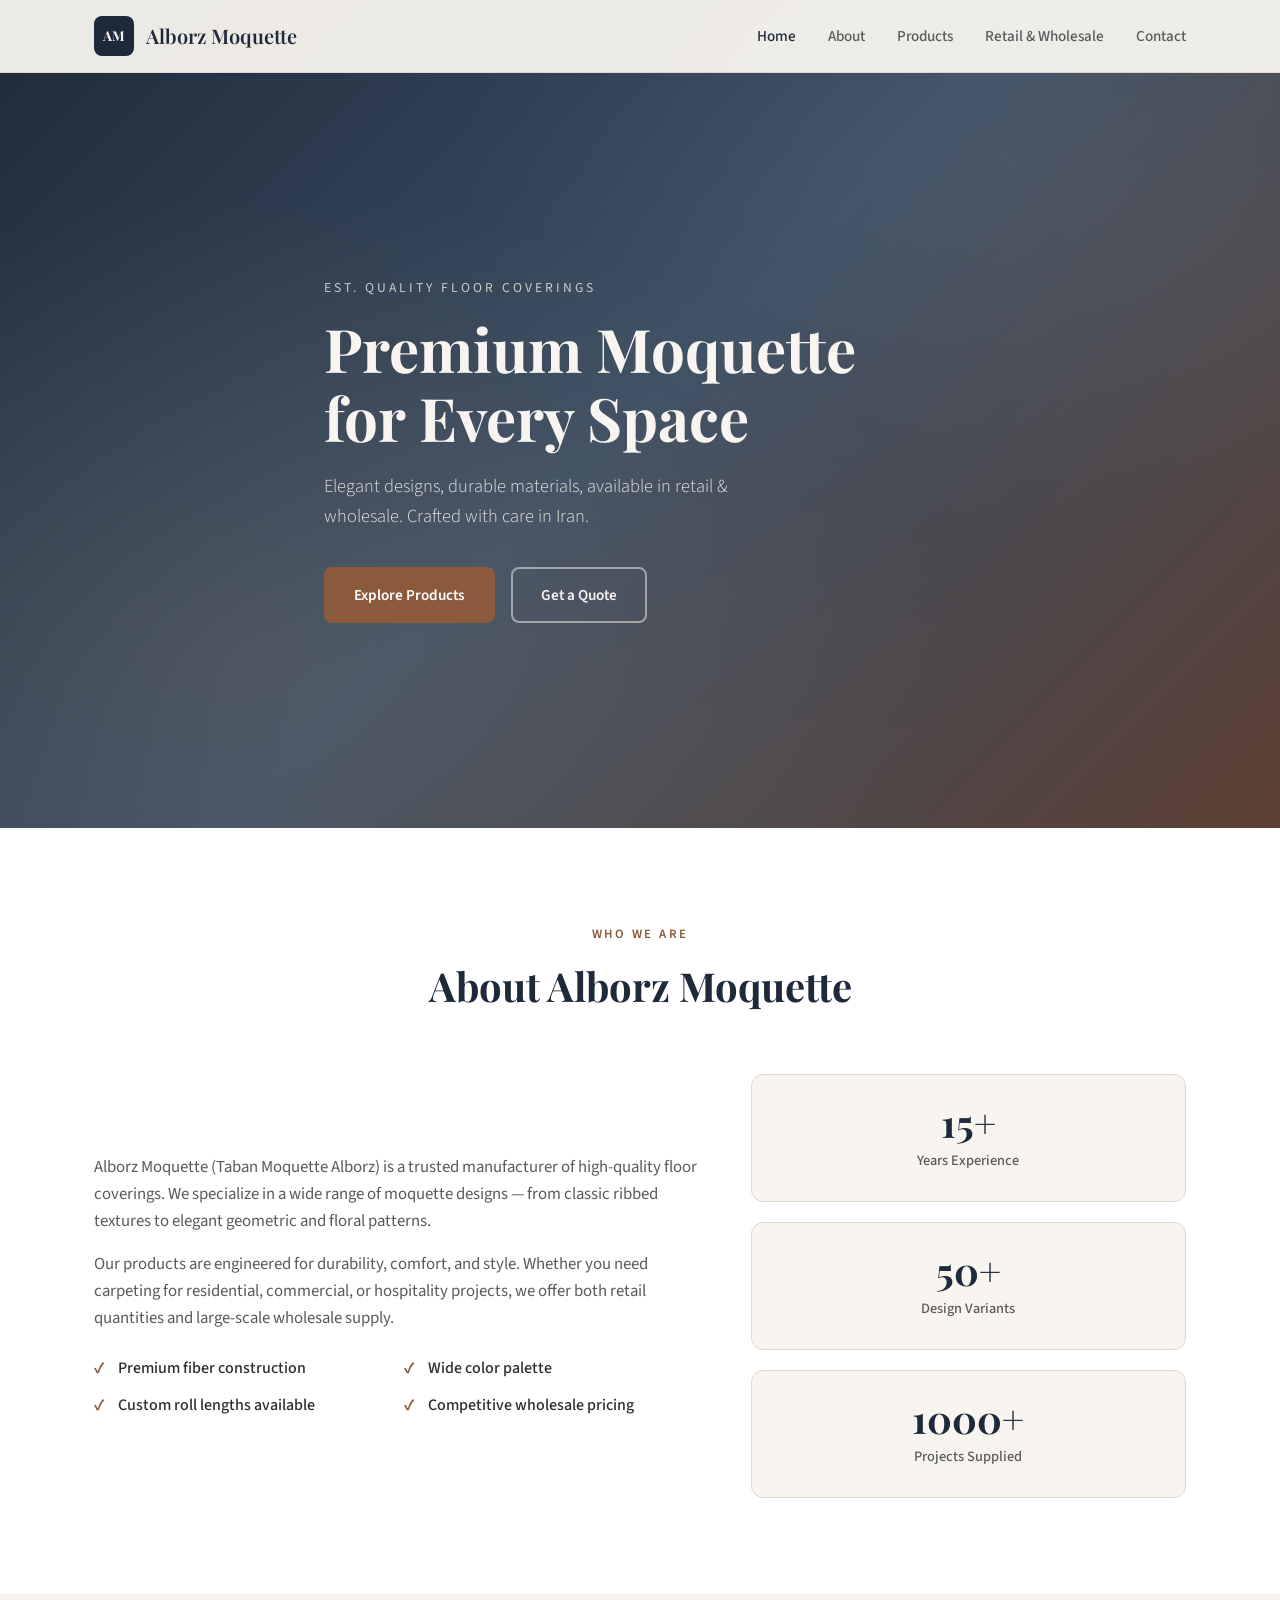
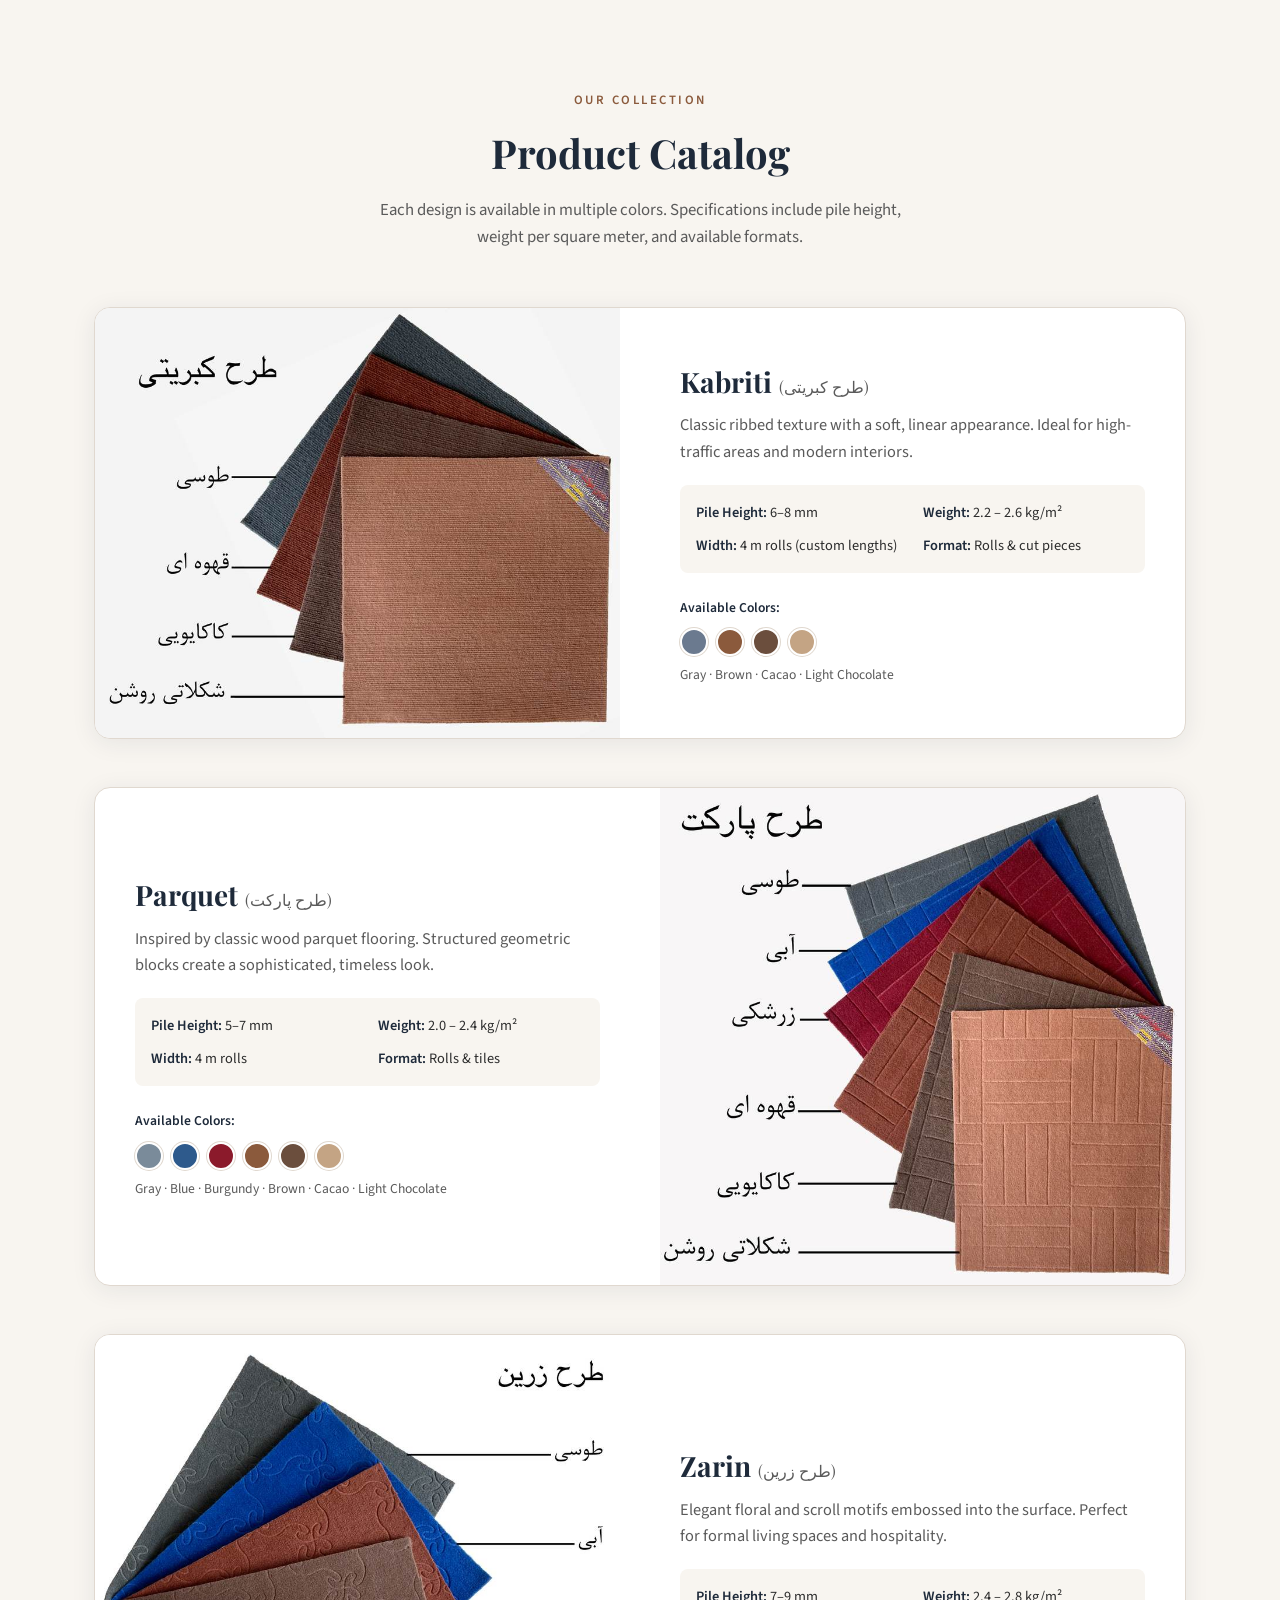
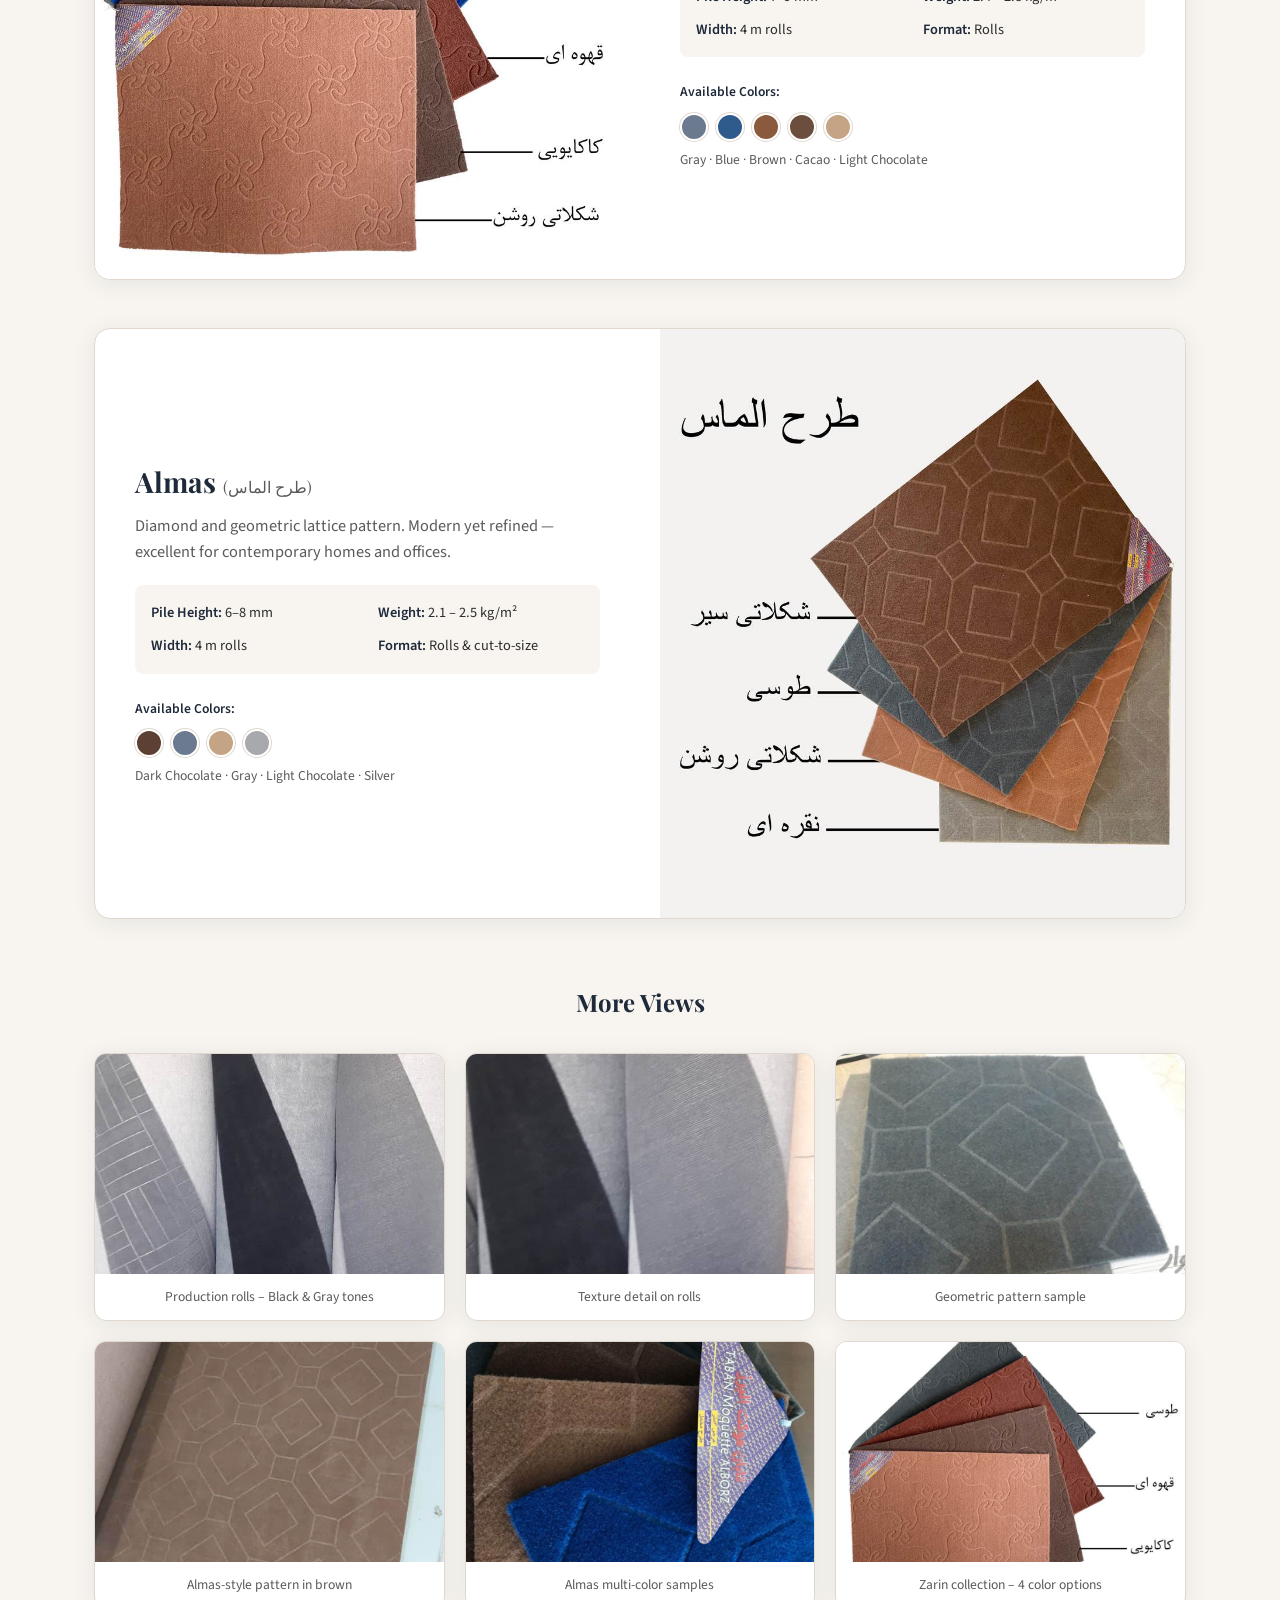
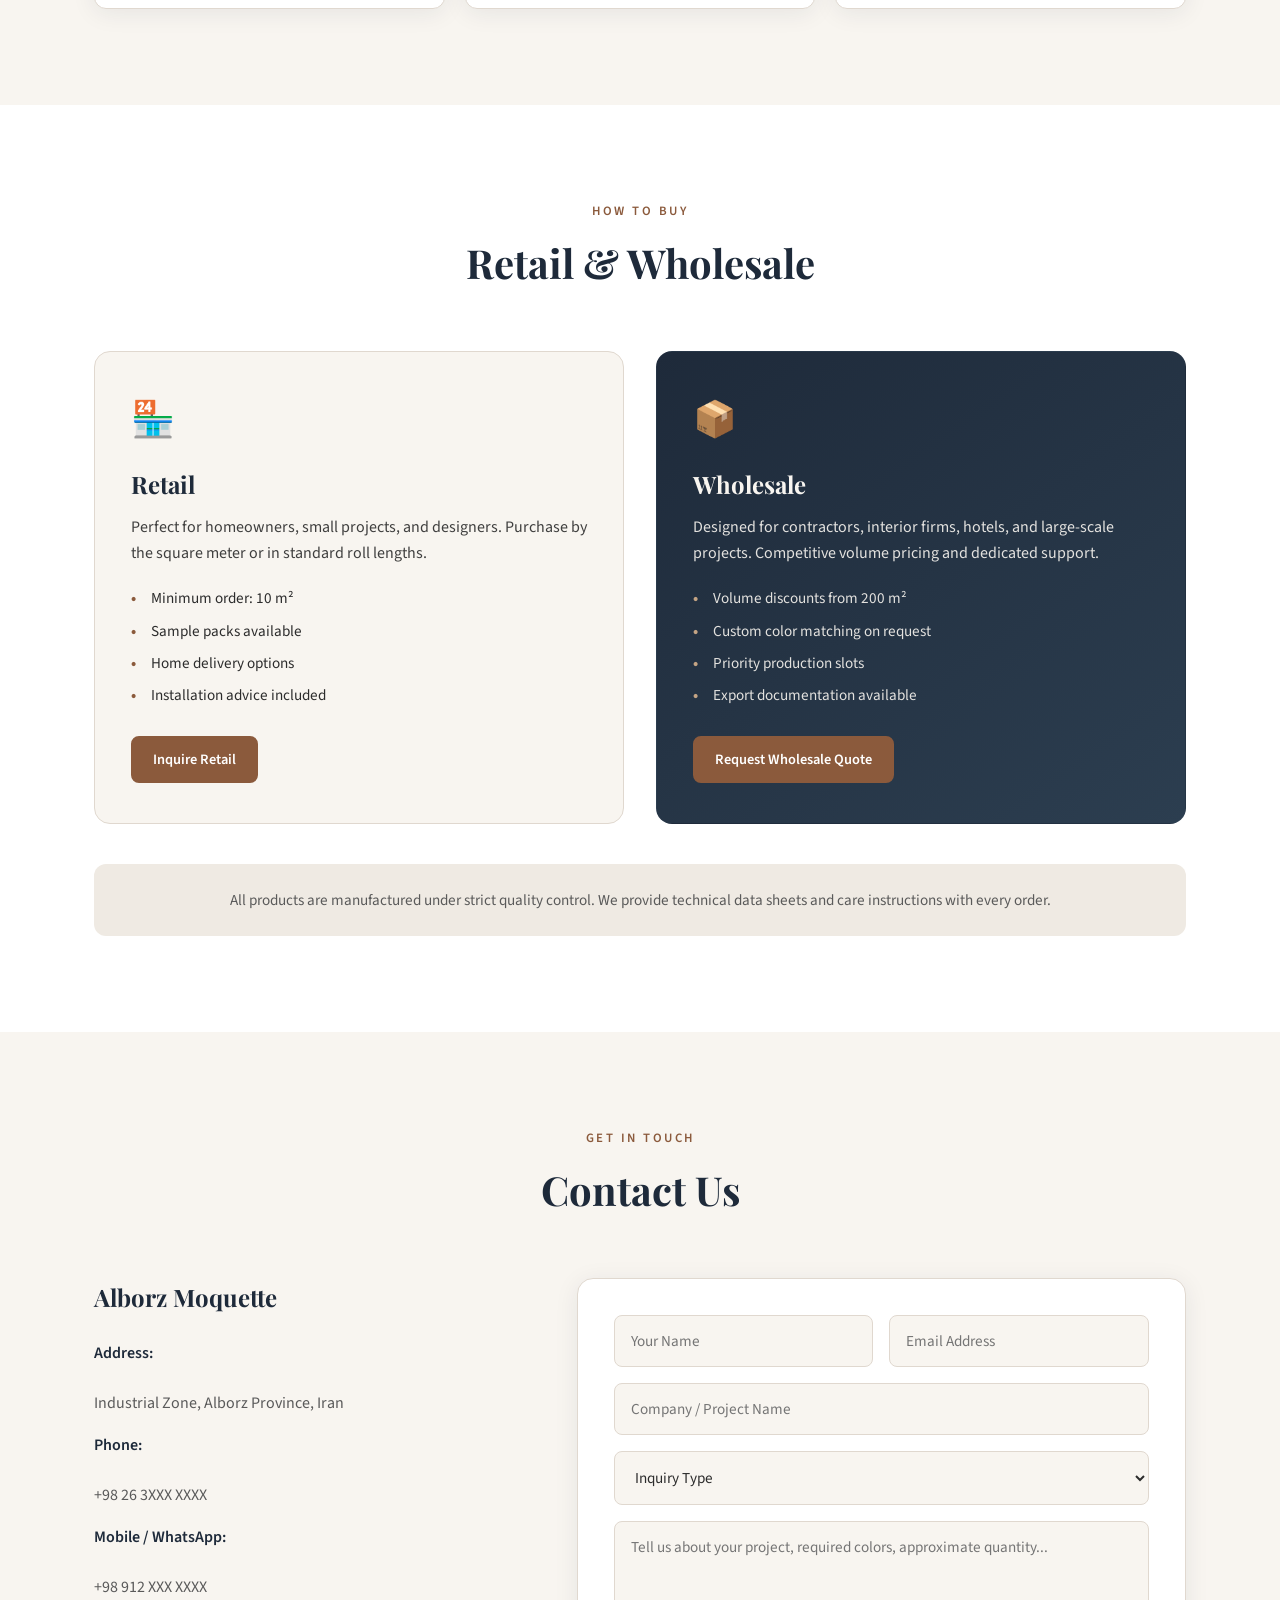
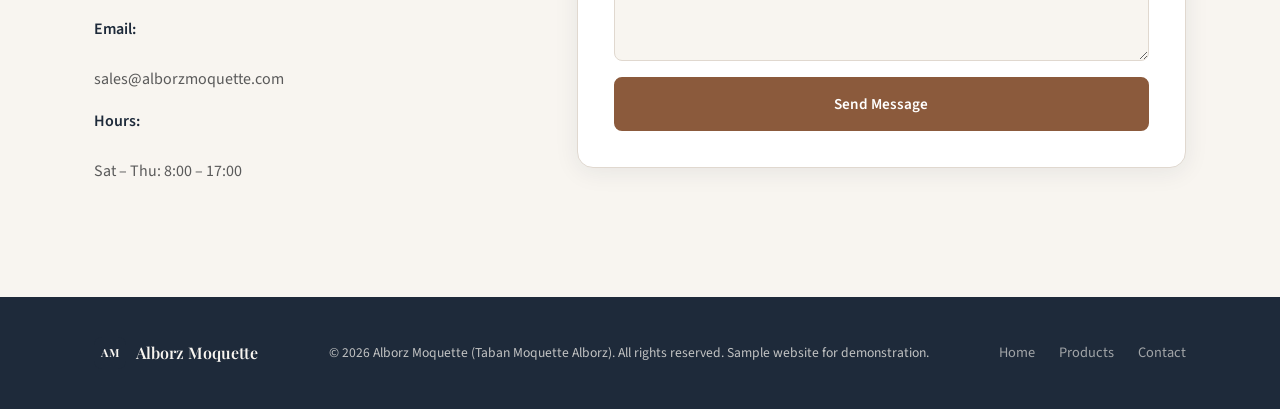
==== docs/index.html @ a323d5ac "Add Alborz Moquette static website" ====
<!DOCTYPE html>
<html lang="en">
<head>
  <meta charset="UTF-8">
  <meta name="viewport" content="width=device-width, initial-scale=1.0">
  <title>Alborz Moquette | Premium Floor Coverings</title>
  <link rel="preconnect" href="https://fonts.googleapis.com">
  <link rel="preconnect" href="https://fonts.gstatic.com" crossorigin>
  <link href="https://fonts.googleapis.com/css2?family=Playfair+Display:wght@400;600;700&family=Source+Sans+3:wght@300;400;500;600&display=swap" rel="stylesheet">
  <link rel="stylesheet" href="styles.css">
</head>
<body>
  <!-- Header -->
  <header class="header">
    <div class="container header-inner">
      <a href="#home" class="logo">
        <span class="logo-mark">AM</span>
        <span class="logo-text">Alborz Moquette</span>
      </a>
      <nav class="nav" id="nav">
        <a href="#home">Home</a>
        <a href="#about">About</a>
        <a href="#products">Products</a>
        <a href="#sales">Retail & Wholesale</a>
        <a href="#contact">Contact</a>
      </nav>
      <button class="menu-toggle" id="menuToggle" aria-label="Toggle menu">
        <span></span><span></span><span></span>
      </button>
    </div>
  </header>

  <!-- Hero -->
  <section class="hero" id="home">
    <div class="hero-overlay"></div>
    <div class="container hero-content">
      <p class="hero-eyebrow">Est. Quality Floor Coverings</p>
      <h1>Premium Moquette<br>for Every Space</h1>
      <p class="hero-sub">Elegant designs, durable materials, available in retail & wholesale. Crafted with care in Iran.</p>
      <div class="hero-cta">
        <a href="#products" class="btn btn-primary">Explore Products</a>
        <a href="#contact" class="btn btn-outline">Get a Quote</a>
      </div>
    </div>
  </section>

  <!-- About -->
  <section class="section about" id="about">
    <div class="container">
      <div class="section-header">
        <p class="eyebrow">Who We Are</p>
        <h2>About Alborz Moquette</h2>
      </div>
      <div class="about-grid">
        <div class="about-text">
          <p>Alborz Moquette (Taban Moquette Alborz) is a trusted manufacturer of high-quality floor coverings. We specialize in a wide range of moquette designs — from classic ribbed textures to elegant geometric and floral patterns.</p>
          <p>Our products are engineered for durability, comfort, and style. Whether you need carpeting for residential, commercial, or hospitality projects, we offer both retail quantities and large-scale wholesale supply.</p>
          <ul class="about-features">
            <li>Premium fiber construction</li>
            <li>Wide color palette</li>
            <li>Custom roll lengths available</li>
            <li>Competitive wholesale pricing</li>
          </ul>
        </div>
        <div class="about-stats">
          <div class="stat">
            <span class="stat-num">15+</span>
            <span class="stat-label">Years Experience</span>
          </div>
          <div class="stat">
            <span class="stat-num">50+</span>
            <span class="stat-label">Design Variants</span>
          </div>
          <div class="stat">
            <span class="stat-num">1000+</span>
            <span class="stat-label">Projects Supplied</span>
          </div>
        </div>
      </div>
    </div>
  </section>

  <!-- Products -->
  <section class="section products" id="products">
    <div class="container">
      <div class="section-header">
        <p class="eyebrow">Our Collection</p>
        <h2>Product Catalog</h2>
        <p class="section-desc">Each design is available in multiple colors. Specifications include pile height, weight per square meter, and available formats.</p>
      </div>

      <!-- Product 1: Kabriti -->
      <article class="product-card">
        <div class="product-images">
          <img src="images/kabriti.jpg" alt="Kabriti design moquette samples" loading="lazy">
        </div>
        <div class="product-info">
          <h3>Kabriti <span class="persian">(طرح کبریتی)</span></h3>
          <p class="product-desc">Classic ribbed texture with a soft, linear appearance. Ideal for high-traffic areas and modern interiors.</p>
          <div class="specs">
            <div class="spec"><strong>Pile Height:</strong> 6–8 mm</div>
            <div class="spec"><strong>Weight:</strong> 2.2 – 2.6 kg/m²</div>
            <div class="spec"><strong>Width:</strong> 4 m rolls (custom lengths)</div>
            <div class="spec"><strong>Format:</strong> Rolls & cut pieces</div>
          </div>
          <div class="colors">
            <p class="colors-title">Available Colors:</p>
            <div class="color-swatches">
              <span class="swatch" style="background:#6B7A8F" title="Gray (طوسی)"></span>
              <span class="swatch" style="background:#8B5A3C" title="Brown (قهوه‌ای)"></span>
              <span class="swatch" style="background:#6B4E3D" title="Cacao (کاکایویی)"></span>
              <span class="swatch" style="background:#C4A484" title="Light Chocolate (شکلاتی روشن)"></span>
            </div>
            <p class="color-names">Gray · Brown · Cacao · Light Chocolate</p>
          </div>
        </div>
      </article>

      <!-- Product 2: Parquet -->
      <article class="product-card reverse">
        <div class="product-images">
          <img src="images/parquet.jpg" alt="Parquet design moquette samples" loading="lazy">
        </div>
        <div class="product-info">
          <h3>Parquet <span class="persian">(طرح پارکت)</span></h3>
          <p class="product-desc">Inspired by classic wood parquet flooring. Structured geometric blocks create a sophisticated, timeless look.</p>
          <div class="specs">
            <div class="spec"><strong>Pile Height:</strong> 5–7 mm</div>
            <div class="spec"><strong>Weight:</strong> 2.0 – 2.4 kg/m²</div>
            <div class="spec"><strong>Width:</strong> 4 m rolls</div>
            <div class="spec"><strong>Format:</strong> Rolls & tiles</div>
          </div>
          <div class="colors">
            <p class="colors-title">Available Colors:</p>
            <div class="color-swatches">
              <span class="swatch" style="background:#7A8B9A" title="Gray"></span>
              <span class="swatch" style="background:#2E5A8C" title="Blue"></span>
              <span class="swatch" style="background:#8B1A2B" title="Burgundy"></span>
              <span class="swatch" style="background:#8B5A3C" title="Brown"></span>
              <span class="swatch" style="background:#6B4E3D" title="Cacao"></span>
              <span class="swatch" style="background:#C4A484" title="Light Chocolate"></span>
            </div>
            <p class="color-names">Gray · Blue · Burgundy · Brown · Cacao · Light Chocolate</p>
          </div>
        </div>
      </article>

      <!-- Product 3: Zarin -->
      <article class="product-card">
        <div class="product-images">
          <img src="images/zarin-5.jpg" alt="Zarin design moquette samples" loading="lazy">
        </div>
        <div class="product-info">
          <h3>Zarin <span class="persian">(طرح زرین)</span></h3>
          <p class="product-desc">Elegant floral and scroll motifs embossed into the surface. Perfect for formal living spaces and hospitality.</p>
          <div class="specs">
            <div class="spec"><strong>Pile Height:</strong> 7–9 mm</div>
            <div class="spec"><strong>Weight:</strong> 2.4 – 2.8 kg/m²</div>
            <div class="spec"><strong>Width:</strong> 4 m rolls</div>
            <div class="spec"><strong>Format:</strong> Rolls</div>
          </div>
          <div class="colors">
            <p class="colors-title">Available Colors:</p>
            <div class="color-swatches">
              <span class="swatch" style="background:#6B7A8F" title="Gray"></span>
              <span class="swatch" style="background:#2E5A8C" title="Blue"></span>
              <span class="swatch" style="background:#8B5A3C" title="Brown"></span>
              <span class="swatch" style="background:#6B4E3D" title="Cacao"></span>
              <span class="swatch" style="background:#C4A484" title="Light Chocolate"></span>
            </div>
            <p class="color-names">Gray · Blue · Brown · Cacao · Light Chocolate</p>
          </div>
        </div>
      </article>

      <!-- Product 4: Almas -->
      <article class="product-card reverse">
        <div class="product-images">
          <img src="images/almas.jpg" alt="Almas diamond design moquette" loading="lazy">
        </div>
        <div class="product-info">
          <h3>Almas <span class="persian">(طرح الماس)</span></h3>
          <p class="product-desc">Diamond and geometric lattice pattern. Modern yet refined — excellent for contemporary homes and offices.</p>
          <div class="specs">
            <div class="spec"><strong>Pile Height:</strong> 6–8 mm</div>
            <div class="spec"><strong>Weight:</strong> 2.1 – 2.5 kg/m²</div>
            <div class="spec"><strong>Width:</strong> 4 m rolls</div>
            <div class="spec"><strong>Format:</strong> Rolls & cut-to-size</div>
          </div>
          <div class="colors">
            <p class="colors-title">Available Colors:</p>
            <div class="color-swatches">
              <span class="swatch" style="background:#5C4033" title="Dark Chocolate"></span>
              <span class="swatch" style="background:#6B7A8F" title="Gray"></span>
              <span class="swatch" style="background:#C4A484" title="Light Chocolate"></span>
              <span class="swatch" style="background:#A8A9AD" title="Silver"></span>
            </div>
            <p class="color-names">Dark Chocolate · Gray · Light Chocolate · Silver</p>
          </div>
        </div>
      </article>

      <!-- Gallery of additional images -->
      <div class="gallery">
        <h3 class="gallery-title">More Views</h3>
        <div class="gallery-grid">
          <figure>
            <img src="images/rolls-black-gray.jpg" alt="Moquette rolls in black and gray" loading="lazy">
            <figcaption>Production rolls – Black & Gray tones</figcaption>
          </figure>
          <figure>
            <img src="images/rolls-closeup.jpg" alt="Close-up of moquette rolls" loading="lazy">
            <figcaption>Texture detail on rolls</figcaption>
          </figure>
          <figure>
            <img src="images/geometric-dark.jpg" alt="Dark geometric moquette" loading="lazy">
            <figcaption>Geometric pattern sample</figcaption>
          </figure>
          <figure>
            <img src="images/geometric-brown.jpg" alt="Brown geometric moquette roll" loading="lazy">
            <figcaption>Almas-style pattern in brown</figcaption>
          </figure>
          <figure>
            <img src="images/almas-samples.jpg" alt="Almas color samples" loading="lazy">
            <figcaption>Almas multi-color samples</figcaption>
          </figure>
          <figure>
            <img src="images/zarin-4.jpg" alt="Zarin design in four colors" loading="lazy">
            <figcaption>Zarin collection – 4 color options</figcaption>
          </figure>
        </div>
      </div>
    </div>
  </section>

  <!-- Sales / Retail & Wholesale -->
  <section class="section sales" id="sales">
    <div class="container">
      <div class="section-header">
        <p class="eyebrow">How to Buy</p>
        <h2>Retail & Wholesale</h2>
      </div>
      <div class="sales-grid">
        <div class="sales-card">
          <div class="sales-icon">🏪</div>
          <h3>Retail</h3>
          <p>Perfect for homeowners, small projects, and designers. Purchase by the square meter or in standard roll lengths.</p>
          <ul>
            <li>Minimum order: 10 m²</li>
            <li>Sample packs available</li>
            <li>Home delivery options</li>
            <li>Installation advice included</li>
          </ul>
          <a href="#contact" class="btn btn-primary btn-sm">Inquire Retail</a>
        </div>
        <div class="sales-card featured">
          <div class="sales-icon">📦</div>
          <h3>Wholesale</h3>
          <p>Designed for contractors, interior firms, hotels, and large-scale projects. Competitive volume pricing and dedicated support.</p>
          <ul>
            <li>Volume discounts from 200 m²</li>
            <li>Custom color matching on request</li>
            <li>Priority production slots</li>
            <li>Export documentation available</li>
          </ul>
          <a href="#contact" class="btn btn-primary btn-sm">Request Wholesale Quote</a>
        </div>
      </div>
      <div class="sales-note">
        <p>All products are manufactured under strict quality control. We provide technical data sheets and care instructions with every order.</p>
      </div>
    </div>
  </section>

  <!-- Contact -->
  <section class="section contact" id="contact">
    <div class="container">
      <div class="section-header">
        <p class="eyebrow">Get in Touch</p>
        <h2>Contact Us</h2>
      </div>
      <div class="contact-grid">
        <div class="contact-info">
          <h3>Alborz Moquette</h3>
          <p class="contact-item"><strong>Address:</strong><br>Industrial Zone, Alborz Province, Iran</p>
          <p class="contact-item"><strong>Phone:</strong><br>+98 26 3XXX XXXX</p>
          <p class="contact-item"><strong>Mobile / WhatsApp:</strong><br>+98 912 XXX XXXX</p>
          <p class="contact-item"><strong>Email:</strong><br>sales@alborzmoquette.com</p>
          <p class="contact-item"><strong>Hours:</strong><br>Sat – Thu: 8:00 – 17:00</p>
        </div>
        <form class="contact-form" onsubmit="event.preventDefault(); alert('Thank you! This is a sample form. In a real site your message would be sent.');">
          <div class="form-row">
            <input type="text" placeholder="Your Name" required>
            <input type="email" placeholder="Email Address" required>
          </div>
          <input type="text" placeholder="Company / Project Name">
          <select>
            <option value="">Inquiry Type</option>
            <option>Retail Purchase</option>
            <option>Wholesale Quote</option>
            <option>Product Sample</option>
            <option>Technical Question</option>
          </select>
          <textarea rows="5" placeholder="Tell us about your project, required colors, approximate quantity..."></textarea>
          <button type="submit" class="btn btn-primary">Send Message</button>
        </form>
      </div>
    </div>
  </section>

  <!-- Footer -->
  <footer class="footer">
    <div class="container footer-inner">
      <div class="footer-brand">
        <span class="logo-mark">AM</span>
        <span>Alborz Moquette</span>
      </div>
      <p>© 2026 Alborz Moquette (Taban Moquette Alborz). All rights reserved. Sample website for demonstration.</p>
      <div class="footer-links">
        <a href="#home">Home</a>
        <a href="#products">Products</a>
        <a href="#contact">Contact</a>
      </div>
    </div>
  </footer>

  <script src="script.js"></script>
</body>
</html>
---- docs/styles.css ----
/* ===== Reset & Base ===== */
*, *::before, *::after { box-sizing: border-box; margin: 0; padding: 0; }

:root {
  --cream: #F8F5F0;
  --cream-dark: #EFEAE3;
  --white: #FFFFFF;
  --navy: #1E2A3A;
  --navy-light: #2C3E50;
  --accent: #8B5A3C;
  --accent-light: #C4A484;
  --text: #2C2C2C;
  --text-muted: #5A5A5A;
  --border: #E0D8CF;
  --shadow: 0 4px 24px rgba(30, 42, 58, 0.08);
  --radius: 12px;
  --font-serif: 'Playfair Display', Georgia, serif;
  --font-sans: 'Source Sans 3', system-ui, sans-serif;
}

html { scroll-behavior: smooth; }

body {
  font-family: var(--font-sans);
  color: var(--text);
  background: var(--cream);
  line-height: 1.6;
  font-weight: 400;
}

img { max-width: 100%; height: auto; display: block; }

a { color: inherit; text-decoration: none; }

.container {
  width: 100%;
  max-width: 1140px;
  margin: 0 auto;
  padding: 0 24px;
}

/* ===== Header ===== */
.header {
  position: fixed;
  top: 0;
  left: 0;
  right: 0;
  z-index: 100;
  background: rgba(248, 245, 240, 0.95);
  backdrop-filter: blur(12px);
  border-bottom: 1px solid var(--border);
  transition: box-shadow 0.3s;
}

.header.scrolled { box-shadow: var(--shadow); }

.header-inner {
  display: flex;
  align-items: center;
  justify-content: space-between;
  height: 72px;
}

.logo {
  display: flex;
  align-items: center;
  gap: 12px;
  font-family: var(--font-serif);
  font-weight: 600;
  font-size: 1.25rem;
  color: var(--navy);
}

.logo-mark {
  display: grid;
  place-items: center;
  width: 40px;
  height: 40px;
  background: var(--navy);
  color: var(--cream);
  border-radius: 8px;
  font-size: 0.85rem;
  font-weight: 700;
  letter-spacing: 0.5px;
}

.nav {
  display: flex;
  gap: 32px;
}

.nav a {
  font-size: 0.95rem;
  font-weight: 500;
  color: var(--text-muted);
  transition: color 0.2s;
  position: relative;
}

.nav a:hover,
.nav a.active { color: var(--navy); }

.nav a::after {
  content: '';
  position: absolute;
  bottom: -4px;
  left: 0;
  width: 0;
  height: 2px;
  background: var(--accent);
  transition: width 0.25s;
}

.nav a:hover::after { width: 100%; }

.menu-toggle {
  display: none;
  flex-direction: column;
  gap: 5px;
  background: none;
  border: none;
  cursor: pointer;
  padding: 8px;
}

.menu-toggle span {
  display: block;
  width: 24px;
  height: 2px;
  background: var(--navy);
  transition: 0.3s;
}

/* ===== Hero ===== */
.hero {
  position: relative;
  min-height: 92vh;
  display: flex;
  align-items: center;
  background: linear-gradient(135deg, #1E2A3A 0%, #3D4F63 50%, #5C4033 100%);
  color: var(--cream);
  padding-top: 72px;
  overflow: hidden;
}

.hero-overlay {
  position: absolute;
  inset: 0;
  background: 
    radial-gradient(ellipse at 20% 80%, rgba(196, 164, 132, 0.15) 0%, transparent 50%),
    radial-gradient(ellipse at 80% 20%, rgba(255,255,255,0.05) 0%, transparent 40%);
  pointer-events: none;
}

.hero-content {
  position: relative;
  z-index: 1;
  max-width: 680px;
  padding: 80px 24px;
}

.hero-eyebrow {
  font-size: 0.85rem;
  letter-spacing: 3px;
  text-transform: uppercase;
  opacity: 0.75;
  margin-bottom: 16px;
}

.hero h1 {
  font-family: var(--font-serif);
  font-size: clamp(2.5rem, 6vw, 3.75rem);
  font-weight: 700;
  line-height: 1.15;
  margin-bottom: 20px;
}

.hero-sub {
  font-size: 1.15rem;
  font-weight: 300;
  opacity: 0.9;
  margin-bottom: 36px;
  max-width: 480px;
}

.hero-cta {
  display: flex;
  flex-wrap: wrap;
  gap: 16px;
}

/* ===== Buttons ===== */
.btn {
  display: inline-flex;
  align-items: center;
  justify-content: center;
  padding: 14px 28px;
  font-family: var(--font-sans);
  font-size: 0.95rem;
  font-weight: 600;
  border-radius: 8px;
  border: 2px solid transparent;
  cursor: pointer;
  transition: all 0.25s;
}

.btn-primary {
  background: var(--accent);
  color: white;
  border-color: var(--accent);
}

.btn-primary:hover {
  background: #7A4A2E;
  border-color: #7A4A2E;
  transform: translateY(-1px);
}

.btn-outline {
  background: transparent;
  color: var(--cream);
  border-color: rgba(248, 245, 240, 0.5);
}

.btn-outline:hover {
  background: rgba(255,255,255,0.1);
  border-color: var(--cream);
}

.btn-sm { padding: 10px 20px; font-size: 0.9rem; }

/* ===== Sections ===== */
.section {
  padding: 96px 0;
}

.section-header {
  text-align: center;
  margin-bottom: 56px;
}

.eyebrow {
  font-size: 0.8rem;
  letter-spacing: 2.5px;
  text-transform: uppercase;
  color: var(--accent);
  font-weight: 600;
  margin-bottom: 10px;
}

.section-header h2 {
  font-family: var(--font-serif);
  font-size: clamp(1.9rem, 4vw, 2.5rem);
  color: var(--navy);
  margin-bottom: 12px;
}

.section-desc {
  max-width: 560px;
  margin: 0 auto;
  color: var(--text-muted);
  font-size: 1.05rem;
}

/* ===== About ===== */
.about { background: var(--white); }

.about-grid {
  display: grid;
  grid-template-columns: 1.4fr 1fr;
  gap: 48px;
  align-items: center;
}

.about-text p {
  margin-bottom: 16px;
  color: var(--text-muted);
  font-size: 1.05rem;
}

.about-features {
  list-style: none;
  margin-top: 24px;
  display: grid;
  grid-template-columns: 1fr 1fr;
  gap: 12px;
}

.about-features li {
  position: relative;
  padding-left: 24px;
  font-weight: 500;
}

.about-features li::before {
  content: '✓';
  position: absolute;
  left: 0;
  color: var(--accent);
  font-weight: 700;
}

.about-stats {
  display: grid;
  gap: 20px;
}

.stat {
  background: var(--cream);
  border: 1px solid var(--border);
  border-radius: var(--radius);
  padding: 28px;
  text-align: center;
}

.stat-num {
  display: block;
  font-family: var(--font-serif);
  font-size: 2.4rem;
  font-weight: 700;
  color: var(--navy);
  line-height: 1;
  margin-bottom: 6px;
}

.stat-label {
  font-size: 0.9rem;
  color: var(--text-muted);
  font-weight: 500;
}

/* ===== Products ===== */
.products { background: var(--cream); }

.product-card {
  display: grid;
  grid-template-columns: 1fr 1fr;
  gap: 40px;
  align-items: center;
  background: var(--white);
  border-radius: 16px;
  overflow: hidden;
  box-shadow: var(--shadow);
  margin-bottom: 48px;
  border: 1px solid var(--border);
}

.product-card.reverse {
  direction: rtl;
}

.product-card.reverse > * {
  direction: ltr;
}

.product-images {
  height: 100%;
  min-height: 360px;
  overflow: hidden;
}

.product-images img {
  width: 100%;
  height: 100%;
  object-fit: cover;
  transition: transform 0.5s;
}

.product-card:hover .product-images img {
  transform: scale(1.03);
}

.product-info {
  padding: 36px 40px 36px 20px;
}

.product-card.reverse .product-info {
  padding: 36px 20px 36px 40px;
}

.product-info h3 {
  font-family: var(--font-serif);
  font-size: 1.75rem;
  color: var(--navy);
  margin-bottom: 8px;
}

.persian {
  font-size: 1rem;
  color: var(--text-muted);
  font-weight: 400;
}

.product-desc {
  color: var(--text-muted);
  margin-bottom: 20px;
  font-size: 1.02rem;
}

.specs {
  display: grid;
  grid-template-columns: 1fr 1fr;
  gap: 10px 20px;
  margin-bottom: 24px;
  padding: 16px;
  background: var(--cream);
  border-radius: 8px;
}

.spec {
  font-size: 0.9rem;
}

.spec strong {
  color: var(--navy);
  font-weight: 600;
}

.colors-title {
  font-size: 0.85rem;
  font-weight: 600;
  color: var(--navy);
  margin-bottom: 10px;
}

.color-swatches {
  display: flex;
  gap: 8px;
  margin-bottom: 8px;
}

.swatch {
  width: 28px;
  height: 28px;
  border-radius: 50%;
  border: 2px solid white;
  box-shadow: 0 0 0 1px var(--border);
  cursor: default;
}

.color-names {
  font-size: 0.85rem;
  color: var(--text-muted);
}

/* Gallery */
.gallery {
  margin-top: 64px;
}

.gallery-title {
  font-family: var(--font-serif);
  font-size: 1.5rem;
  color: var(--navy);
  text-align: center;
  margin-bottom: 32px;
}

.gallery-grid {
  display: grid;
  grid-template-columns: repeat(3, 1fr);
  gap: 20px;
}

.gallery-grid figure {
  background: var(--white);
  border-radius: var(--radius);
  overflow: hidden;
  border: 1px solid var(--border);
  box-shadow: var(--shadow);
  transition: transform 0.3s;
}

.gallery-grid figure:hover {
  transform: translateY(-4px);
}

.gallery-grid img {
  width: 100%;
  height: 220px;
  object-fit: cover;
}

.gallery-grid figcaption {
  padding: 12px 16px;
  font-size: 0.85rem;
  color: var(--text-muted);
  text-align: center;
}

/* ===== Sales ===== */
.sales { background: var(--white); }

.sales-grid {
  display: grid;
  grid-template-columns: 1fr 1fr;
  gap: 32px;
  margin-bottom: 40px;
}

.sales-card {
  background: var(--cream);
  border: 1px solid var(--border);
  border-radius: 16px;
  padding: 40px 36px;
  transition: box-shadow 0.3s, transform 0.3s;
}

.sales-card:hover {
  box-shadow: var(--shadow);
  transform: translateY(-3px);
}

.sales-card.featured {
  background: linear-gradient(145deg, #1E2A3A, #2C3E50);
  color: var(--cream);
  border-color: transparent;
}

.sales-card.featured h3,
.sales-card.featured .sales-icon { color: var(--cream); }

.sales-card.featured ul li { color: rgba(248,245,240,0.9); }

.sales-icon {
  font-size: 2.2rem;
  margin-bottom: 16px;
}

.sales-card h3 {
  font-family: var(--font-serif);
  font-size: 1.5rem;
  color: var(--navy);
  margin-bottom: 12px;
}

.sales-card p {
  margin-bottom: 20px;
  font-size: 1rem;
  opacity: 0.9;
}

.sales-card ul {
  list-style: none;
  margin-bottom: 28px;
}

.sales-card ul li {
  position: relative;
  padding-left: 20px;
  margin-bottom: 8px;
  font-size: 0.95rem;
}

.sales-card ul li::before {
  content: '•';
  position: absolute;
  left: 0;
  color: var(--accent);
  font-weight: 700;
}

.sales-card.featured ul li::before { color: var(--accent-light); }

.sales-note {
  text-align: center;
  padding: 24px;
  background: var(--cream-dark);
  border-radius: var(--radius);
  color: var(--text-muted);
  font-size: 0.95rem;
}

/* ===== Contact ===== */
.contact { background: var(--cream); }

.contact-grid {
  display: grid;
  grid-template-columns: 1fr 1.4fr;
  gap: 48px;
  align-items: start;
}

.contact-info h3 {
  font-family: var(--font-serif);
  font-size: 1.5rem;
  color: var(--navy);
  margin-bottom: 24px;
}

.contact-item {
  margin-bottom: 18px;
  font-size: 1rem;
  color: var(--text-muted);
  line-height: 1.5;
}

.contact-item strong {
  color: var(--navy);
  font-weight: 600;
  display: block;
  margin-bottom: 2px;
}

.contact-form {
  background: var(--white);
  padding: 36px;
  border-radius: 16px;
  border: 1px solid var(--border);
  box-shadow: var(--shadow);
  display: flex;
  flex-direction: column;
  gap: 16px;
}

.form-row {
  display: grid;
  grid-template-columns: 1fr 1fr;
  gap: 16px;
}

.contact-form input,
.contact-form select,
.contact-form textarea {
  width: 100%;
  padding: 14px 16px;
  border: 1px solid var(--border);
  border-radius: 8px;
  font-family: var(--font-sans);
  font-size: 0.95rem;
  background: var(--cream);
  color: var(--text);
  transition: border-color 0.2s;
}

.contact-form input:focus,
.contact-form select:focus,
.contact-form textarea:focus {
  outline: none;
  border-color: var(--accent);
}

.contact-form textarea { resize: vertical; min-height: 120px; }

/* ===== Footer ===== */
.footer {
  background: var(--navy);
  color: rgba(248,245,240,0.75);
  padding: 40px 0;
}

.footer-inner {
  display: flex;
  flex-wrap: wrap;
  align-items: center;
  justify-content: space-between;
  gap: 20px;
}

.footer-brand {
  display: flex;
  align-items: center;
  gap: 10px;
  font-family: var(--font-serif);
  font-weight: 600;
  color: var(--cream);
}

.footer-brand .logo-mark {
  width: 32px;
  height: 32px;
  font-size: 0.7rem;
}

.footer p { font-size: 0.85rem; }

.footer-links {
  display: flex;
  gap: 24px;
}

.footer-links a {
  font-size: 0.9rem;
  opacity: 0.8;
  transition: opacity 0.2s;
}

.footer-links a:hover { opacity: 1; }

/* ===== Responsive ===== */
@media (max-width: 900px) {
  .about-grid,
  .product-card,
  .product-card.reverse,
  .sales-grid,
  .contact-grid {
    grid-template-columns: 1fr;
  }

  .product-card.reverse { direction: ltr; }

  .product-images { min-height: 280px; }

  .product-info,
  .product-card.reverse .product-info {
    padding: 28px 24px;
  }

  .gallery-grid {
    grid-template-columns: repeat(2, 1fr);
  }

  .form-row { grid-template-columns: 1fr; }
}

@media (max-width: 700px) {
  .nav {
    position: fixed;
    top: 72px;
    left: 0;
    right: 0;
    background: var(--cream);
    flex-direction: column;
    padding: 24px;
    gap: 16px;
    border-bottom: 1px solid var(--border);
    transform: translateY(-120%);
    opacity: 0;
    transition: 0.3s;
    pointer-events: none;
  }

  .nav.open {
    transform: translateY(0);
    opacity: 1;
    pointer-events: auto;
  }

  .menu-toggle { display: flex; }

  .hero-content { padding: 60px 24px; }

  .section { padding: 64px 0; }

  .about-features { grid-template-columns: 1fr; }

  .gallery-grid { grid-template-columns: 1fr; }

  .specs { grid-template-columns: 1fr; }

  .footer-inner {
    flex-direction: column;
    text-align: center;
  }
}
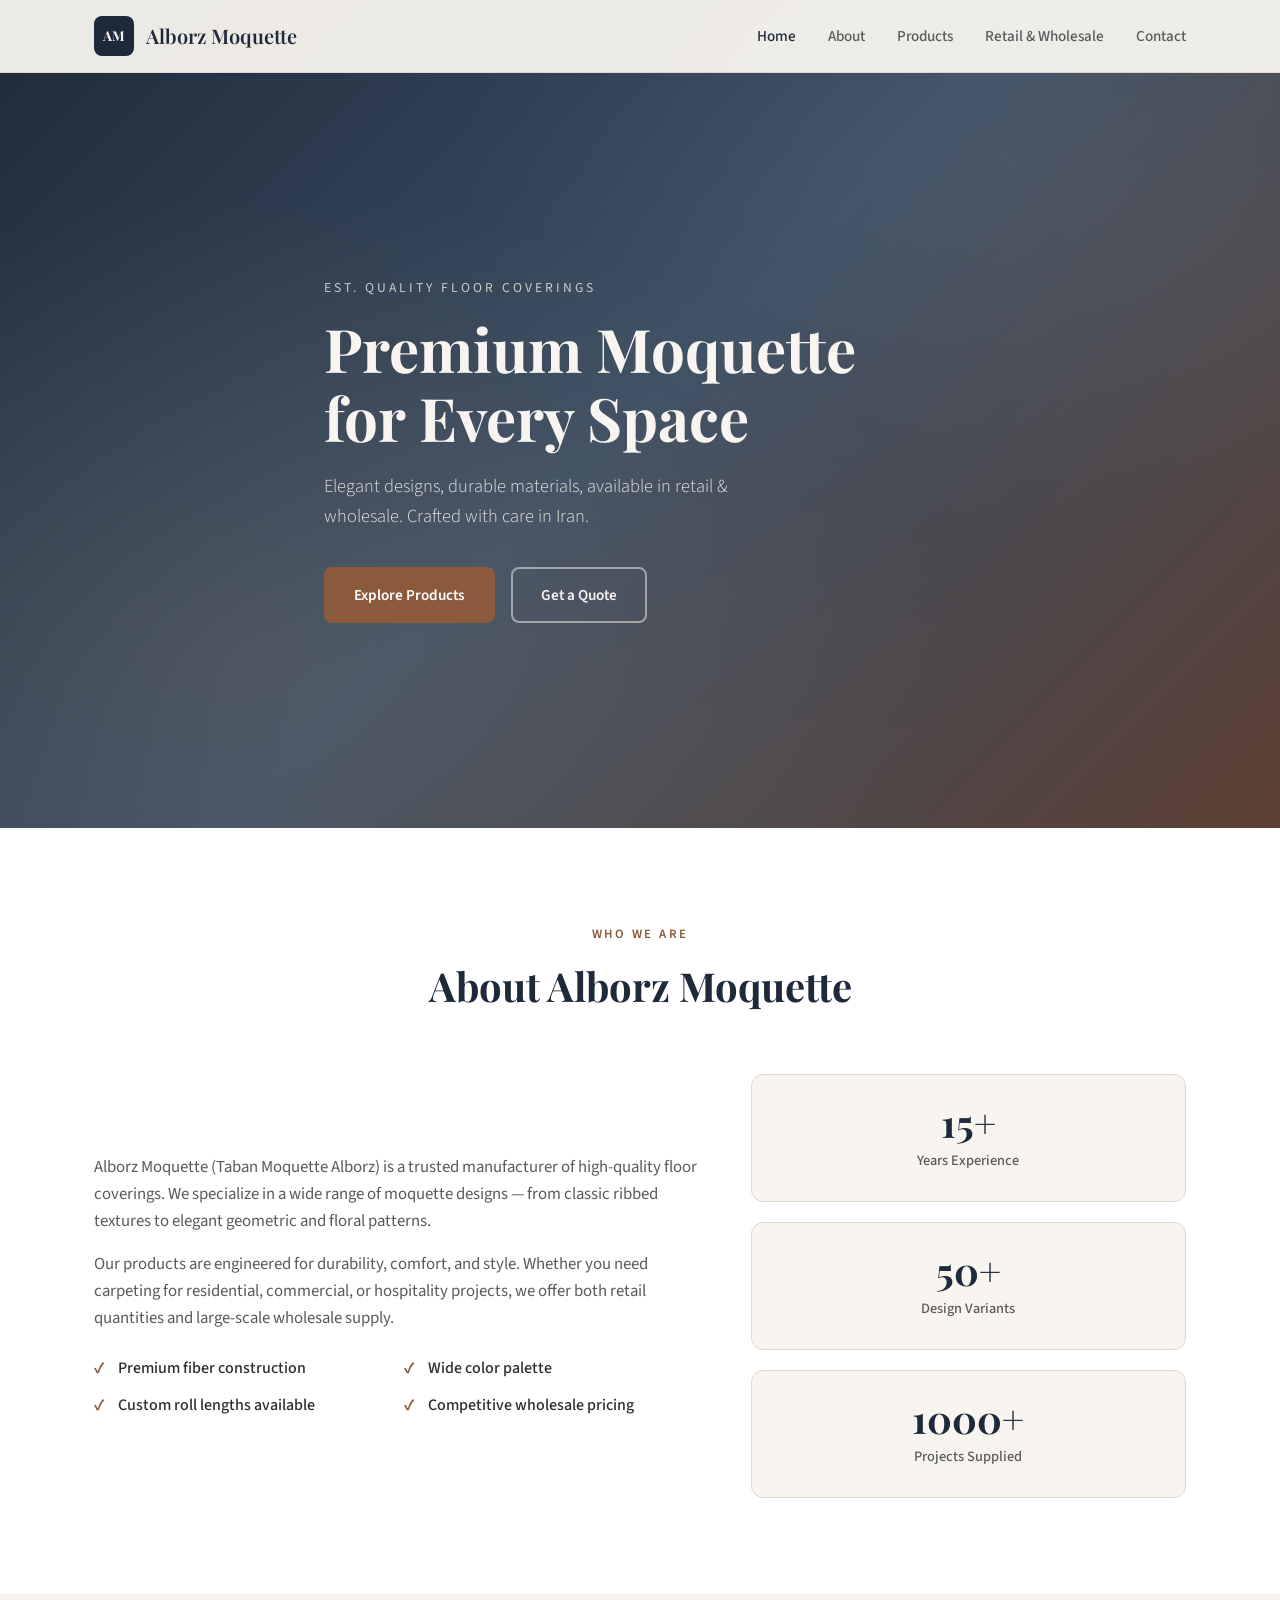
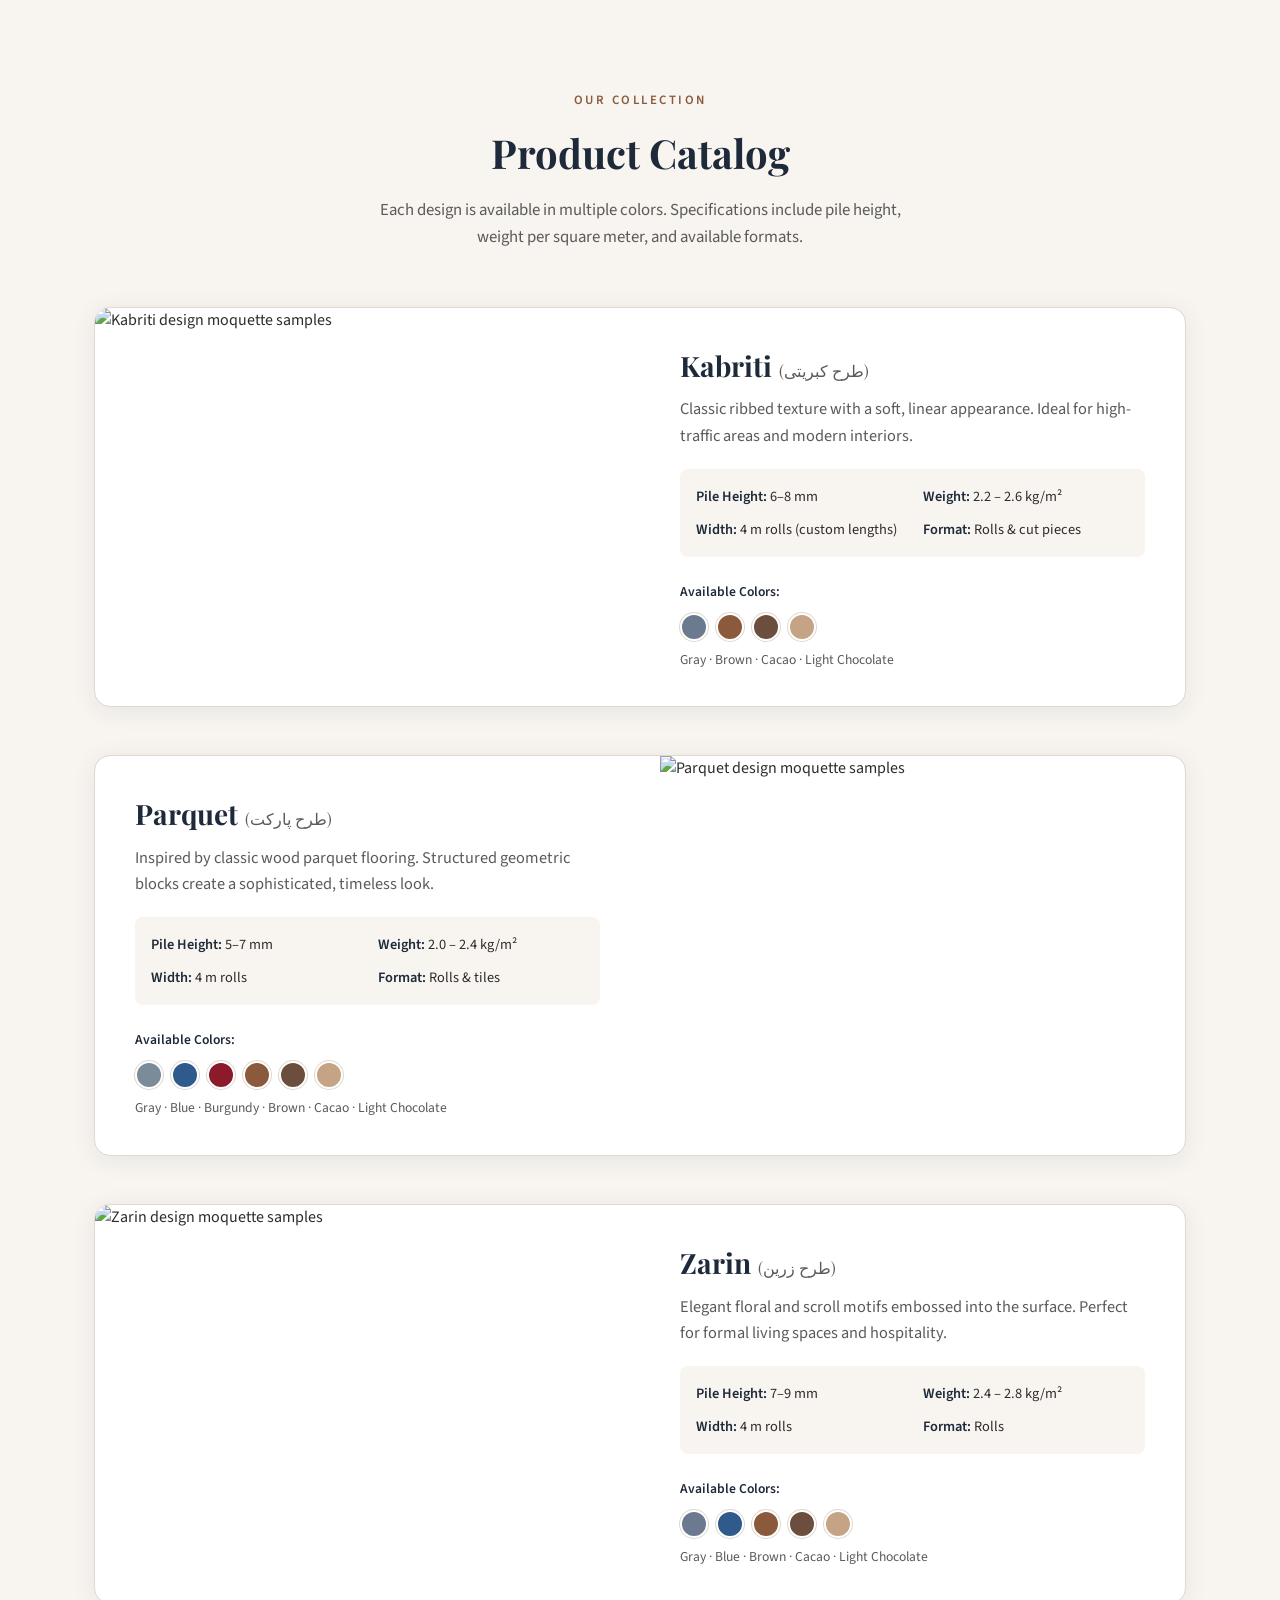
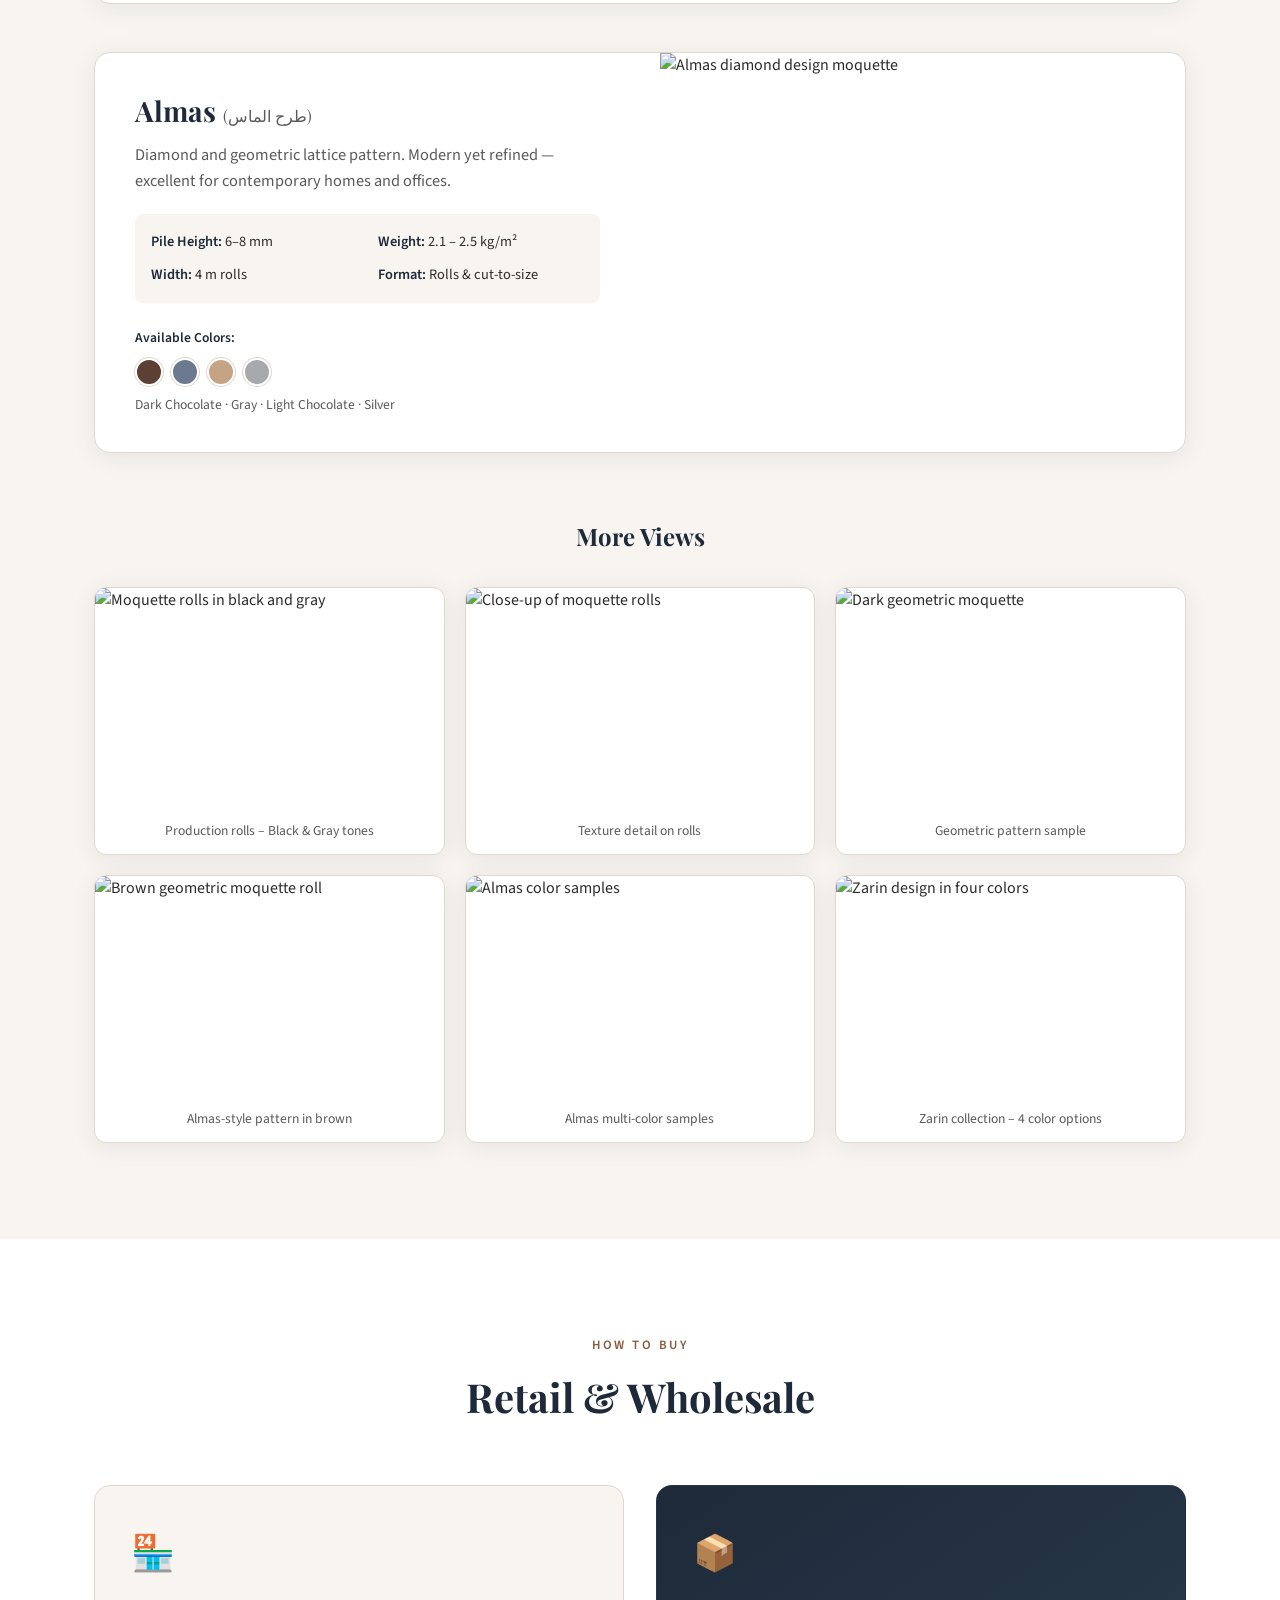
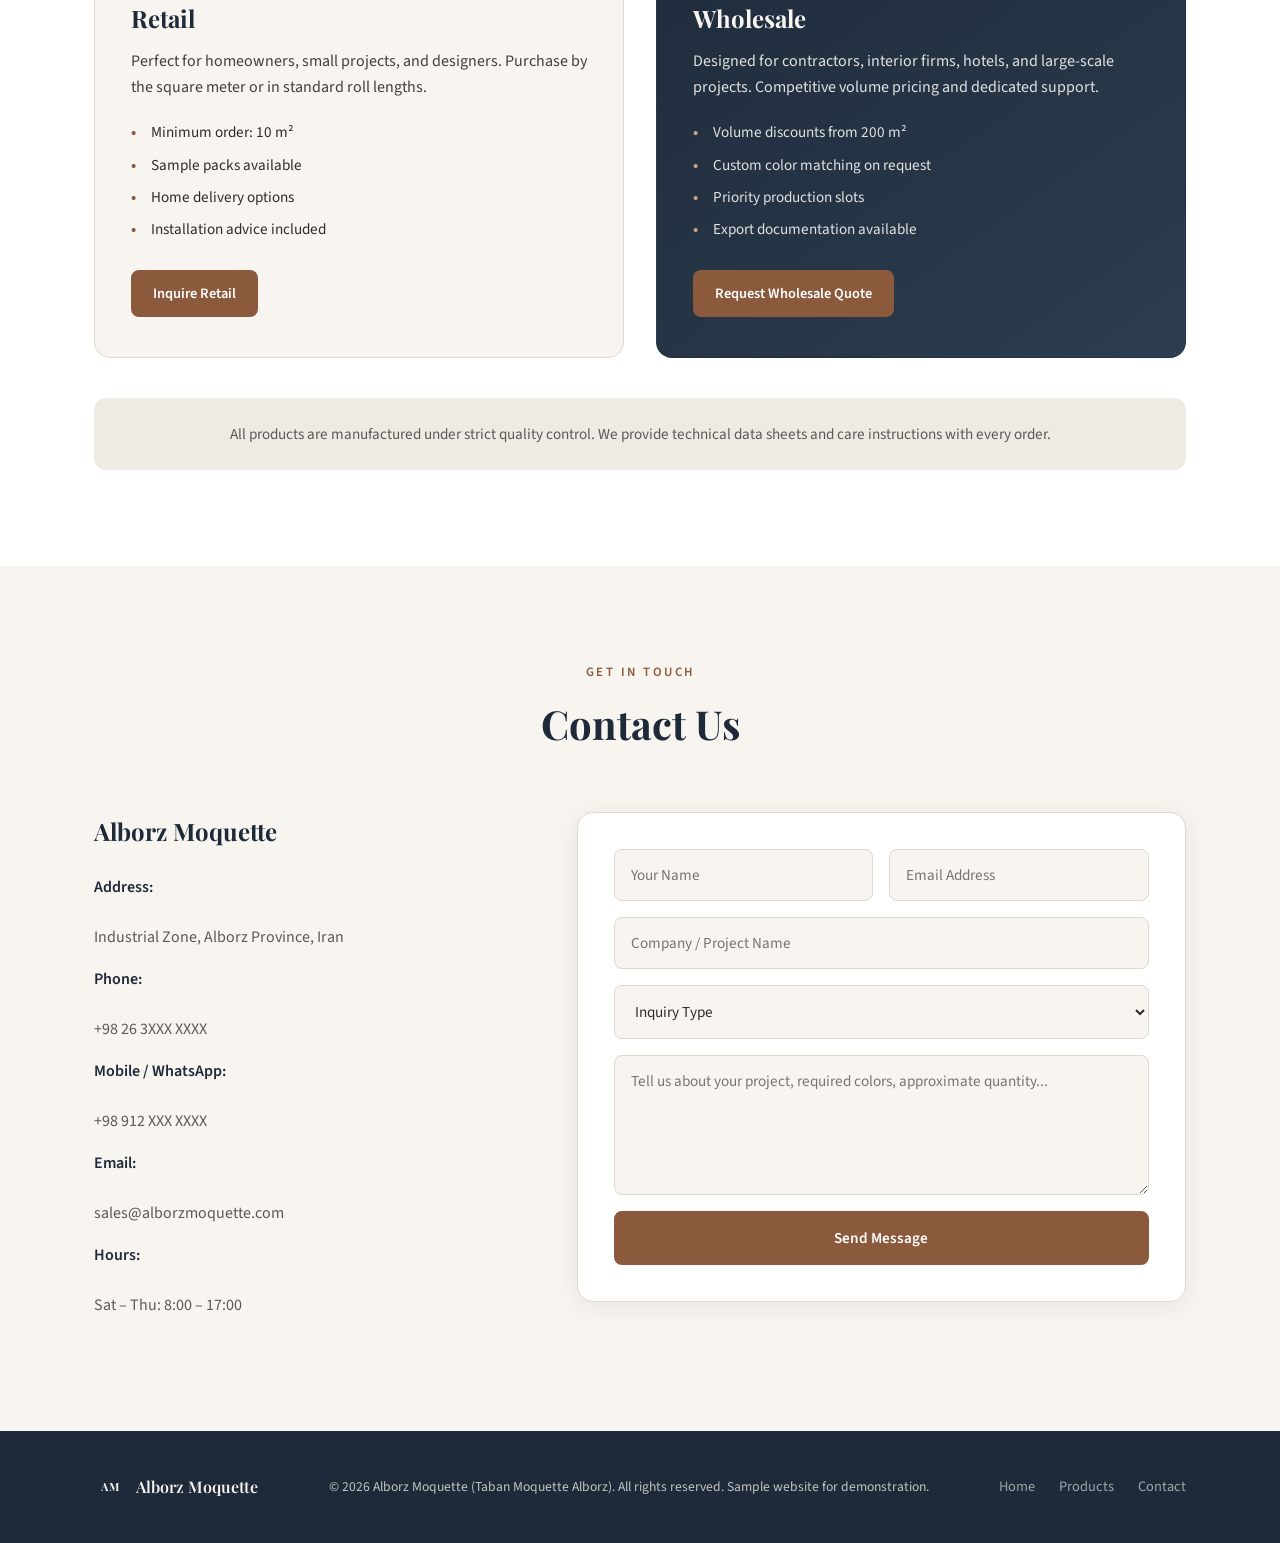
==== commit 555acef9: "Use CDN image URLs so the page works from any preview link" ====
--- a/docs/index.html
+++ b/docs/index.html
@@ -92,7 +92,7 @@
       <!-- Product 1: Kabriti -->
       <article class="product-card">
         <div class="product-images">
-          <img src="images/kabriti.jpg" alt="Kabriti design moquette samples" loading="lazy">
+          <img src="https://cdn.jsdelivr.net/gh/Schemenadl-C/alborz-moquette@main/docs/images/kabriti.jpg" alt="Kabriti design moquette samples" loading="lazy">
         </div>
         <div class="product-info">
           <h3>Kabriti <span class="persian">(طرح کبریتی)</span></h3>
@@ -119,7 +119,7 @@
       <!-- Product 2: Parquet -->
       <article class="product-card reverse">
         <div class="product-images">
-          <img src="images/parquet.jpg" alt="Parquet design moquette samples" loading="lazy">
+          <img src="https://cdn.jsdelivr.net/gh/Schemenadl-C/alborz-moquette@main/docs/images/parquet.jpg" alt="Parquet design moquette samples" loading="lazy">
         </div>
         <div class="product-info">
           <h3>Parquet <span class="persian">(طرح پارکت)</span></h3>
@@ -148,7 +148,7 @@
       <!-- Product 3: Zarin -->
       <article class="product-card">
         <div class="product-images">
-          <img src="images/zarin-5.jpg" alt="Zarin design moquette samples" loading="lazy">
+          <img src="https://cdn.jsdelivr.net/gh/Schemenadl-C/alborz-moquette@main/docs/images/zarin-5.jpg" alt="Zarin design moquette samples" loading="lazy">
         </div>
         <div class="product-info">
           <h3>Zarin <span class="persian">(طرح زرین)</span></h3>
@@ -176,7 +176,7 @@
       <!-- Product 4: Almas -->
       <article class="product-card reverse">
         <div class="product-images">
-          <img src="images/almas.jpg" alt="Almas diamond design moquette" loading="lazy">
+          <img src="https://cdn.jsdelivr.net/gh/Schemenadl-C/alborz-moquette@main/docs/images/almas.jpg" alt="Almas diamond design moquette" loading="lazy">
         </div>
         <div class="product-info">
           <h3>Almas <span class="persian">(طرح الماس)</span></h3>
@@ -205,27 +205,27 @@
         <h3 class="gallery-title">More Views</h3>
         <div class="gallery-grid">
           <figure>
-            <img src="images/rolls-black-gray.jpg" alt="Moquette rolls in black and gray" loading="lazy">
+            <img src="https://cdn.jsdelivr.net/gh/Schemenadl-C/alborz-moquette@main/docs/images/rolls-black-gray.jpg" alt="Moquette rolls in black and gray" loading="lazy">
             <figcaption>Production rolls – Black & Gray tones</figcaption>
           </figure>
           <figure>
-            <img src="images/rolls-closeup.jpg" alt="Close-up of moquette rolls" loading="lazy">
+            <img src="https://cdn.jsdelivr.net/gh/Schemenadl-C/alborz-moquette@main/docs/images/rolls-closeup.jpg" alt="Close-up of moquette rolls" loading="lazy">
             <figcaption>Texture detail on rolls</figcaption>
           </figure>
           <figure>
-            <img src="images/geometric-dark.jpg" alt="Dark geometric moquette" loading="lazy">
+            <img src="https://cdn.jsdelivr.net/gh/Schemenadl-C/alborz-moquette@main/docs/images/geometric-dark.jpg" alt="Dark geometric moquette" loading="lazy">
             <figcaption>Geometric pattern sample</figcaption>
           </figure>
           <figure>
-            <img src="images/geometric-brown.jpg" alt="Brown geometric moquette roll" loading="lazy">
+            <img src="https://cdn.jsdelivr.net/gh/Schemenadl-C/alborz-moquette@main/docs/images/geometric-brown.jpg" alt="Brown geometric moquette roll" loading="lazy">
             <figcaption>Almas-style pattern in brown</figcaption>
           </figure>
           <figure>
-            <img src="images/almas-samples.jpg" alt="Almas color samples" loading="lazy">
+            <img src="https://cdn.jsdelivr.net/gh/Schemenadl-C/alborz-moquette@main/docs/images/almas-samples.jpg" alt="Almas color samples" loading="lazy">
             <figcaption>Almas multi-color samples</figcaption>
           </figure>
           <figure>
-            <img src="images/zarin-4.jpg" alt="Zarin design in four colors" loading="lazy">
+            <img src="https://cdn.jsdelivr.net/gh/Schemenadl-C/alborz-moquette@main/docs/images/zarin-4.jpg" alt="Zarin design in four colors" loading="lazy">
             <figcaption>Zarin collection – 4 color options</figcaption>
           </figure>
         </div>
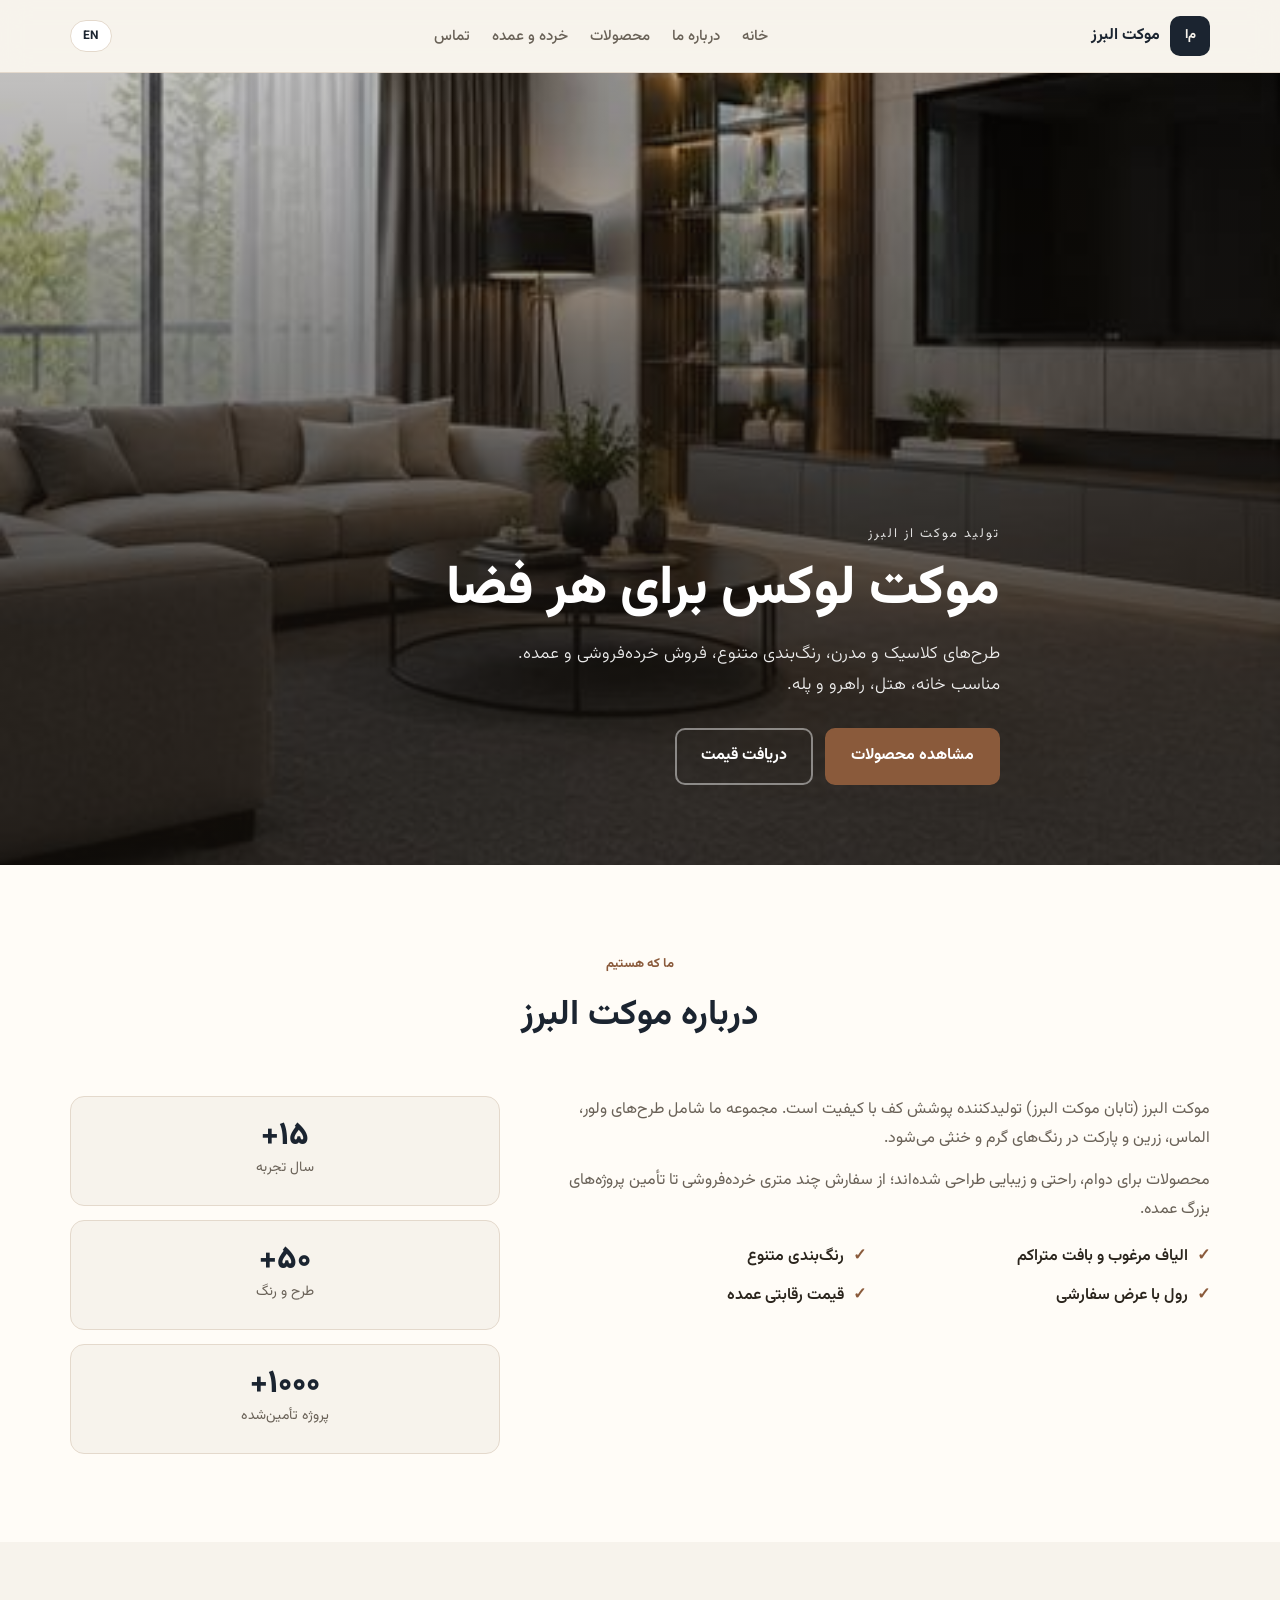
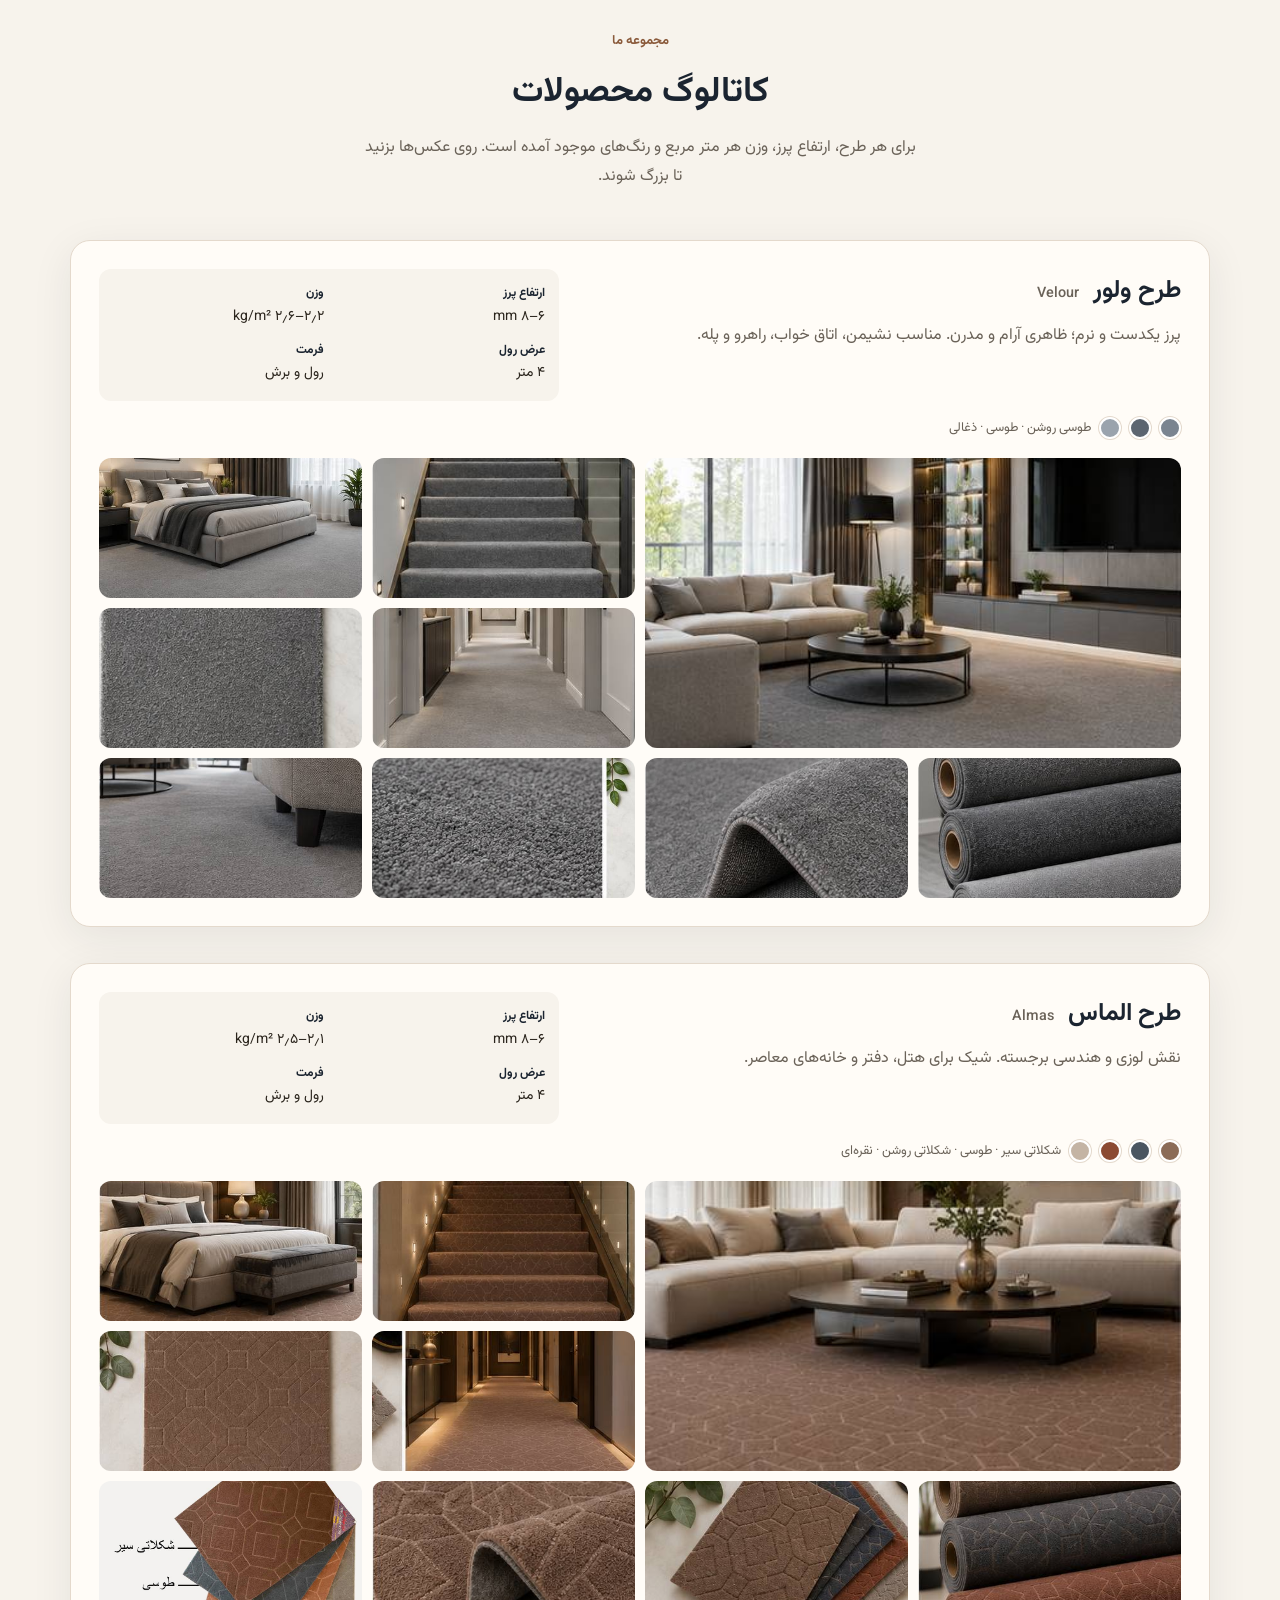
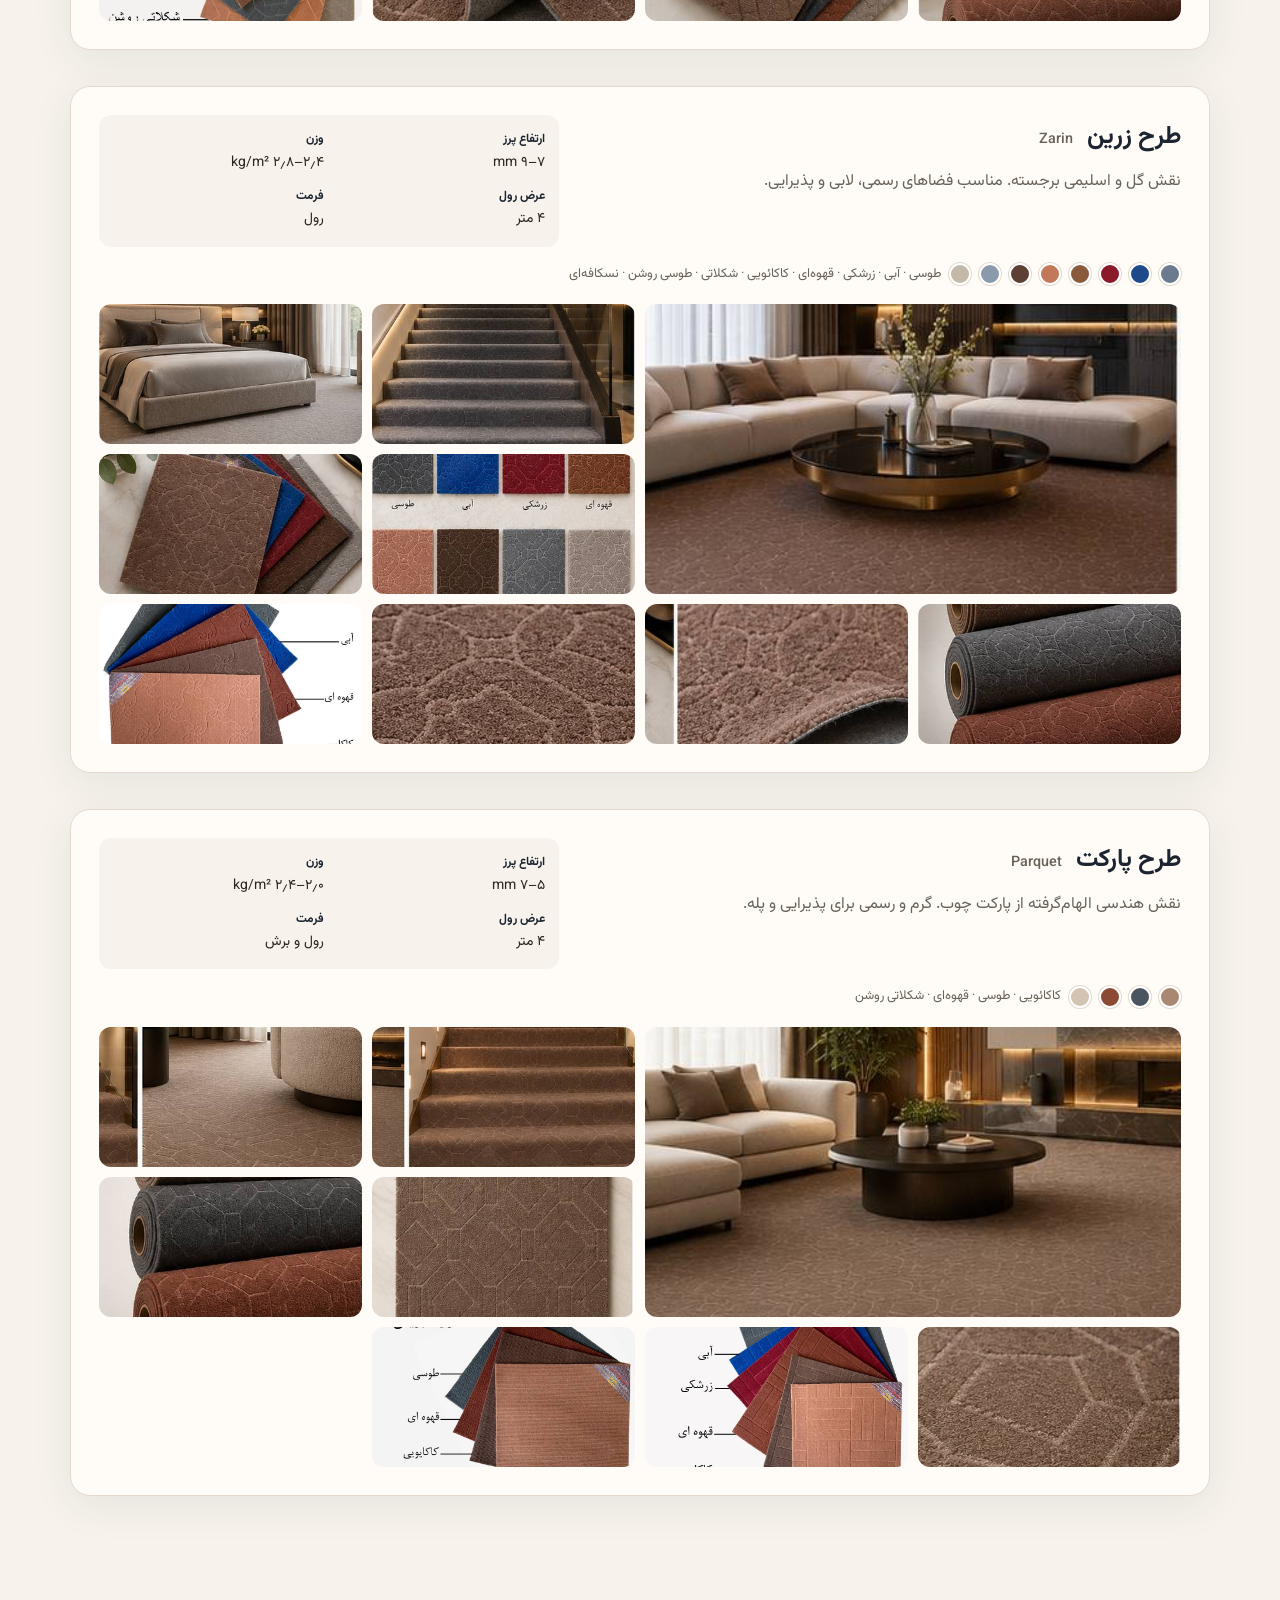
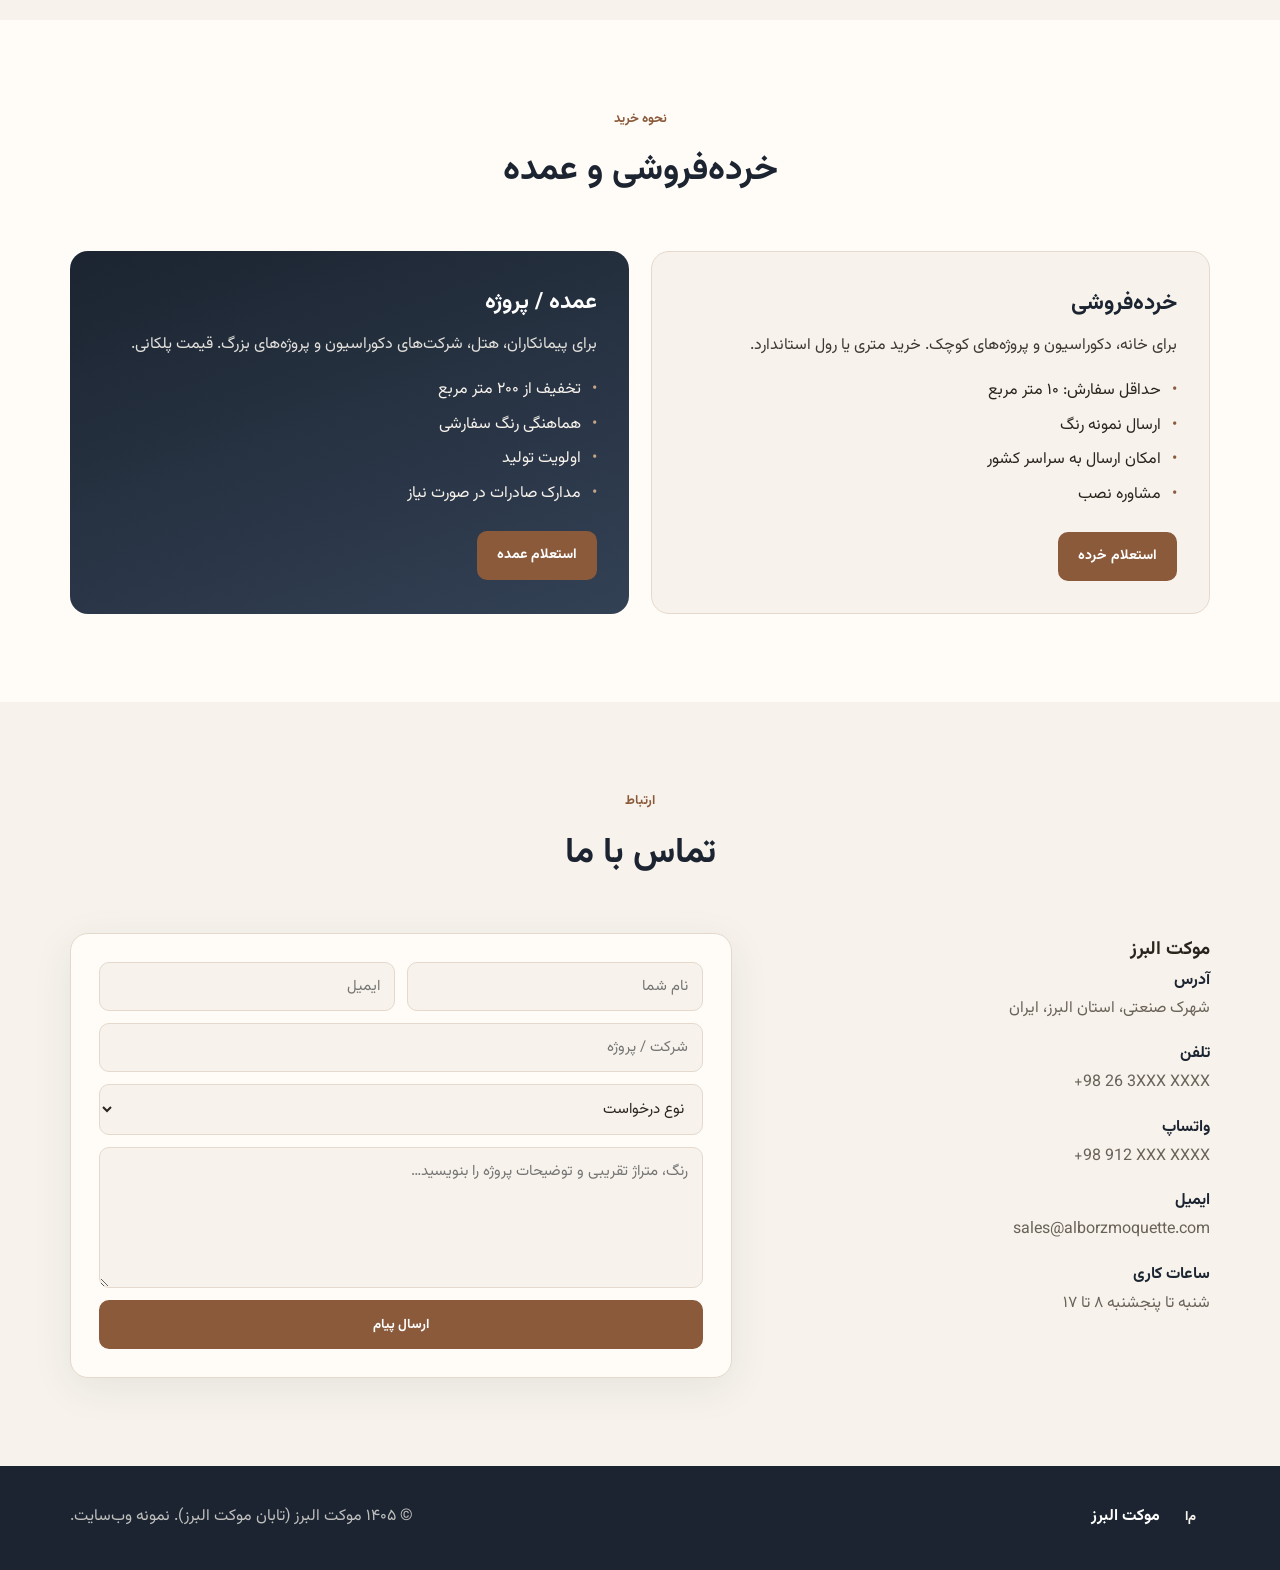
==== commit f03b8551: "Persian RTL catalog with lifestyle photos" ====
--- a/docs/index.html
+++ b/docs/index.html
@@ -1,328 +1,306 @@
 <!DOCTYPE html>
-<html lang="en">
+<html lang="fa" dir="rtl">
 <head>
   <meta charset="UTF-8">
   <meta name="viewport" content="width=device-width, initial-scale=1.0">
-  <title>Alborz Moquette | Premium Floor Coverings</title>
+  <title>موکت البرز | پوشش‌های لوکس کف</title>
   <link rel="preconnect" href="https://fonts.googleapis.com">
   <link rel="preconnect" href="https://fonts.gstatic.com" crossorigin>
-  <link href="https://fonts.googleapis.com/css2?family=Playfair+Display:wght@400;600;700&family=Source+Sans+3:wght@300;400;500;600&display=swap" rel="stylesheet">
+  <link href="https://fonts.googleapis.com/css2?family=Vazirmatn:wght@300;400;500;600;700;800&family=Playfair+Display:wght@600;700&display=swap" rel="stylesheet">
   <link rel="stylesheet" href="styles.css">
 </head>
 <body>
-  <!-- Header -->
   <header class="header">
     <div class="container header-inner">
       <a href="#home" class="logo">
-        <span class="logo-mark">AM</span>
-        <span class="logo-text">Alborz Moquette</span>
+        <span class="logo-mark">م‌ا</span>
+        <span class="logo-text" data-i18n="brand">موکت البرز</span>
       </a>
       <nav class="nav" id="nav">
-        <a href="#home">Home</a>
-        <a href="#about">About</a>
-        <a href="#products">Products</a>
-        <a href="#sales">Retail & Wholesale</a>
-        <a href="#contact">Contact</a>
+        <a href="#home" data-i18n="navHome">خانه</a>
+        <a href="#about" data-i18n="navAbout">درباره ما</a>
+        <a href="#products" data-i18n="navProducts">محصولات</a>
+        <a href="#sales" data-i18n="navSales">خرده و عمده</a>
+        <a href="#contact" data-i18n="navContact">تماس</a>
       </nav>
-      <button class="menu-toggle" id="menuToggle" aria-label="Toggle menu">
-        <span></span><span></span><span></span>
-      </button>
+      <div class="header-actions">
+        <button class="lang-toggle" id="langToggle" type="button" aria-label="Language">EN</button>
+        <button class="menu-toggle" id="menuToggle" aria-label="menu" type="button">
+          <span></span><span></span><span></span>
+        </button>
+      </div>
     </div>
   </header>
 
-  <!-- Hero -->
   <section class="hero" id="home">
-    <div class="hero-overlay"></div>
+    <div class="hero-media">
+      <img src="images/velour-living.jpg" alt="">
+    </div>
+    <div class="hero-shade"></div>
     <div class="container hero-content">
-      <p class="hero-eyebrow">Est. Quality Floor Coverings</p>
-      <h1>Premium Moquette<br>for Every Space</h1>
-      <p class="hero-sub">Elegant designs, durable materials, available in retail & wholesale. Crafted with care in Iran.</p>
+      <p class="hero-eyebrow" data-i18n="heroEyebrow">تولید موکت از البرز</p>
+      <h1 data-i18n="heroTitle">موکت لوکس برای هر فضا</h1>
+      <p class="hero-sub" data-i18n="heroSub">طرح‌های کلاسیک و مدرن، رنگ‌بندی متنوع، فروش خرده‌فروشی و عمده. مناسب خانه، هتل، راهرو و پله.</p>
       <div class="hero-cta">
-        <a href="#products" class="btn btn-primary">Explore Products</a>
-        <a href="#contact" class="btn btn-outline">Get a Quote</a>
-      </div>
-    </div>
-  </section>
-
-  <!-- About -->
+        <a href="#products" class="btn btn-primary" data-i18n="ctaProducts">مشاهده محصولات</a>
+        <a href="#contact" class="btn btn-outline" data-i18n="ctaQuote">دریافت قیمت</a>
+      </div>
+    </div>
+  </section>
+
   <section class="section about" id="about">
     <div class="container">
       <div class="section-header">
-        <p class="eyebrow">Who We Are</p>
-        <h2>About Alborz Moquette</h2>
+        <p class="eyebrow" data-i18n="aboutEyebrow">ما که هستیم</p>
+        <h2 data-i18n="aboutTitle">درباره موکت البرز</h2>
       </div>
       <div class="about-grid">
         <div class="about-text">
-          <p>Alborz Moquette (Taban Moquette Alborz) is a trusted manufacturer of high-quality floor coverings. We specialize in a wide range of moquette designs — from classic ribbed textures to elegant geometric and floral patterns.</p>
-          <p>Our products are engineered for durability, comfort, and style. Whether you need carpeting for residential, commercial, or hospitality projects, we offer both retail quantities and large-scale wholesale supply.</p>
+          <p data-i18n="aboutP1">موکت البرز (تابان موکت البرز) تولیدکننده پوشش کف با کیفیت است. مجموعه ما شامل طرح‌های ولور، الماس، زرین و پارکت در رنگ‌های گرم و خنثی می‌شود.</p>
+          <p data-i18n="aboutP2">محصولات برای دوام، راحتی و زیبایی طراحی شده‌اند؛ از سفارش چند متری خرده‌فروشی تا تأمین پروژه‌های بزرگ عمده.</p>
           <ul class="about-features">
-            <li>Premium fiber construction</li>
-            <li>Wide color palette</li>
-            <li>Custom roll lengths available</li>
-            <li>Competitive wholesale pricing</li>
+            <li data-i18n="feat1">الیاف مرغوب و بافت متراکم</li>
+            <li data-i18n="feat2">رنگ‌بندی متنوع</li>
+            <li data-i18n="feat3">رول با عرض سفارشی</li>
+            <li data-i18n="feat4">قیمت رقابتی عمده</li>
           </ul>
         </div>
         <div class="about-stats">
-          <div class="stat">
-            <span class="stat-num">15+</span>
-            <span class="stat-label">Years Experience</span>
-          </div>
-          <div class="stat">
-            <span class="stat-num">50+</span>
-            <span class="stat-label">Design Variants</span>
-          </div>
-          <div class="stat">
-            <span class="stat-num">1000+</span>
-            <span class="stat-label">Projects Supplied</span>
-          </div>
-        </div>
-      </div>
-    </div>
-  </section>
-
-  <!-- Products -->
+          <div class="stat"><span class="stat-num">۱۵+</span><span class="stat-label" data-i18n="statYears">سال تجربه</span></div>
+          <div class="stat"><span class="stat-num">۵۰+</span><span class="stat-label" data-i18n="statDesigns">طرح و رنگ</span></div>
+          <div class="stat"><span class="stat-num">۱۰۰۰+</span><span class="stat-label" data-i18n="statProjects">پروژه تأمین‌شده</span></div>
+        </div>
+      </div>
+    </div>
+  </section>
+
   <section class="section products" id="products">
     <div class="container">
       <div class="section-header">
-        <p class="eyebrow">Our Collection</p>
-        <h2>Product Catalog</h2>
-        <p class="section-desc">Each design is available in multiple colors. Specifications include pile height, weight per square meter, and available formats.</p>
-      </div>
-
-      <!-- Product 1: Kabriti -->
-      <article class="product-card">
-        <div class="product-images">
-          <img src="https://cdn.jsdelivr.net/gh/Schemenadl-C/alborz-moquette@main/docs/images/kabriti.jpg" alt="Kabriti design moquette samples" loading="lazy">
-        </div>
-        <div class="product-info">
-          <h3>Kabriti <span class="persian">(طرح کبریتی)</span></h3>
-          <p class="product-desc">Classic ribbed texture with a soft, linear appearance. Ideal for high-traffic areas and modern interiors.</p>
+        <p class="eyebrow" data-i18n="prodEyebrow">مجموعه ما</p>
+        <h2 data-i18n="prodTitle">کاتالوگ محصولات</h2>
+        <p class="section-desc" data-i18n="prodDesc">برای هر طرح، ارتفاع پرز، وزن هر متر مربع و رنگ‌های موجود آمده است. روی عکس‌ها بزنید تا بزرگ شوند.</p>
+      </div>
+
+      <!-- VELOUR -->
+      <article class="product" id="velour">
+        <div class="product-head">
+          <div>
+            <h3>طرح ولور <span class="en-name">Velour</span></h3>
+            <p data-i18n="velourDesc">پرز یکدست و نرم؛ ظاهری آرام و مدرن. مناسب نشیمن، اتاق خواب، راهرو و پله.</p>
+          </div>
           <div class="specs">
-            <div class="spec"><strong>Pile Height:</strong> 6–8 mm</div>
-            <div class="spec"><strong>Weight:</strong> 2.2 – 2.6 kg/m²</div>
-            <div class="spec"><strong>Width:</strong> 4 m rolls (custom lengths)</div>
-            <div class="spec"><strong>Format:</strong> Rolls & cut pieces</div>
-          </div>
-          <div class="colors">
-            <p class="colors-title">Available Colors:</p>
-            <div class="color-swatches">
-              <span class="swatch" style="background:#6B7A8F" title="Gray (طوسی)"></span>
-              <span class="swatch" style="background:#8B5A3C" title="Brown (قهوه‌ای)"></span>
-              <span class="swatch" style="background:#6B4E3D" title="Cacao (کاکایویی)"></span>
-              <span class="swatch" style="background:#C4A484" title="Light Chocolate (شکلاتی روشن)"></span>
-            </div>
-            <p class="color-names">Gray · Brown · Cacao · Light Chocolate</p>
-          </div>
+            <div><strong data-i18n="specHeight">ارتفاع پرز</strong><span>۶–۸ mm</span></div>
+            <div><strong data-i18n="specWeight">وزن</strong><span>۲٫۲–۲٫۶ kg/m²</span></div>
+            <div><strong data-i18n="specWidth">عرض رول</strong><span data-i18n="specWidthVal">۴ متر</span></div>
+            <div><strong data-i18n="specForm">فرمت</strong><span data-i18n="specFormVal">رول و برش</span></div>
+          </div>
+        </div>
+        <div class="swatches">
+          <span class="dot" style="background:#7A8490"></span>
+          <span class="dot" style="background:#5C6570"></span>
+          <span class="dot" style="background:#9AA3AD"></span>
+          <span class="color-names" data-i18n="velourColors">طوسی روشن · طوسی · ذغالی</span>
+        </div>
+        <div class="gallery">
+          <figure class="wide"><img src="images/velour-living.jpg" alt="نشیمن با موکت ولور طوسی" data-full="images/velour-living.jpg"></figure>
+          <figure><img src="images/velour-stairs.jpg" alt="پله با موکت طوسی" data-full="images/velour-stairs.jpg"></figure>
+          <figure><img src="images/velour-bedroom.jpg" alt="اتاق خواب" data-full="images/velour-bedroom.jpg"></figure>
+          <figure><img src="images/velour-hall.jpg" alt="راهرو" data-full="images/velour-hall.jpg"></figure>
+          <figure><img src="images/velour-sample.jpg" alt="نمونه مربع" data-full="images/velour-sample.jpg"></figure>
+          <figure><img src="images/velour-rolls.jpg" alt="رول موکت" data-full="images/velour-rolls.jpg"></figure>
+          <figure><img src="images/velour-fold.jpg" alt="بافت نزدیک" data-full="images/velour-fold.jpg"></figure>
+          <figure><img src="images/velour-closeup.jpg" alt="کلوزآپ پرز" data-full="images/velour-closeup.jpg"></figure>
+          <figure><img src="images/velour-detail.jpg" alt="جزئیات کنار مبل" data-full="images/velour-detail.jpg"></figure>
         </div>
       </article>
 
-      <!-- Product 2: Parquet -->
-      <article class="product-card reverse">
-        <div class="product-images">
-          <img src="https://cdn.jsdelivr.net/gh/Schemenadl-C/alborz-moquette@main/docs/images/parquet.jpg" alt="Parquet design moquette samples" loading="lazy">
-        </div>
-        <div class="product-info">
-          <h3>Parquet <span class="persian">(طرح پارکت)</span></h3>
-          <p class="product-desc">Inspired by classic wood parquet flooring. Structured geometric blocks create a sophisticated, timeless look.</p>
+      <!-- ALMAS -->
+      <article class="product" id="almas">
+        <div class="product-head">
+          <div>
+            <h3>طرح الماس <span class="en-name">Almas</span></h3>
+            <p data-i18n="almasDesc">نقش لوزی و هندسی برجسته. شیک برای هتل، دفتر و خانه‌های معاصر.</p>
+          </div>
           <div class="specs">
-            <div class="spec"><strong>Pile Height:</strong> 5–7 mm</div>
-            <div class="spec"><strong>Weight:</strong> 2.0 – 2.4 kg/m²</div>
-            <div class="spec"><strong>Width:</strong> 4 m rolls</div>
-            <div class="spec"><strong>Format:</strong> Rolls & tiles</div>
-          </div>
-          <div class="colors">
-            <p class="colors-title">Available Colors:</p>
-            <div class="color-swatches">
-              <span class="swatch" style="background:#7A8B9A" title="Gray"></span>
-              <span class="swatch" style="background:#2E5A8C" title="Blue"></span>
-              <span class="swatch" style="background:#8B1A2B" title="Burgundy"></span>
-              <span class="swatch" style="background:#8B5A3C" title="Brown"></span>
-              <span class="swatch" style="background:#6B4E3D" title="Cacao"></span>
-              <span class="swatch" style="background:#C4A484" title="Light Chocolate"></span>
-            </div>
-            <p class="color-names">Gray · Blue · Burgundy · Brown · Cacao · Light Chocolate</p>
-          </div>
+            <div><strong data-i18n="specHeight">ارتفاع پرز</strong><span>۶–۸ mm</span></div>
+            <div><strong data-i18n="specWeight">وزن</strong><span>۲٫۱–۲٫۵ kg/m²</span></div>
+            <div><strong data-i18n="specWidth">عرض رول</strong><span data-i18n="specWidthVal">۴ متر</span></div>
+            <div><strong data-i18n="specForm">فرمت</strong><span data-i18n="specFormVal">رول و برش</span></div>
+          </div>
+        </div>
+        <div class="swatches">
+          <span class="dot" style="background:#8B6B56"></span>
+          <span class="dot" style="background:#4A5560"></span>
+          <span class="dot" style="background:#8B4A32"></span>
+          <span class="dot" style="background:#C4B4A4"></span>
+          <span class="color-names" data-i18n="almasColors">شکلاتی سیر · طوسی · شکلاتی روشن · نقره‌ای</span>
+        </div>
+        <div class="gallery">
+          <figure class="wide"><img src="images/almas-living.jpg" alt="نشیمن طرح الماس" data-full="images/almas-living.jpg"></figure>
+          <figure><img src="images/almas-stairs.jpg" alt="پله طرح الماس" data-full="images/almas-stairs.jpg"></figure>
+          <figure><img src="images/almas-bedroom.jpg" alt="اتاق خواب الماس" data-full="images/almas-bedroom.jpg"></figure>
+          <figure><img src="images/almas-hall.jpg" alt="راهرو هتل" data-full="images/almas-hall.jpg"></figure>
+          <figure><img src="images/almas-sample.jpg" alt="نمونه الماس" data-full="images/almas-sample.jpg"></figure>
+          <figure><img src="images/almas-rolls.jpg" alt="رول‌های رنگی" data-full="images/almas-rolls.jpg"></figure>
+          <figure><img src="images/almas-swatches.jpg" alt="کاتالوگ رنگ" data-full="images/almas-swatches.jpg"></figure>
+          <figure><img src="images/almas-fold.jpg" alt="پشت و روی موکت" data-full="images/almas-fold.jpg"></figure>
+          <figure><img src="images/palette-almas.jpg" alt="پالت رنگ الماس" data-full="images/palette-almas.jpg"></figure>
         </div>
       </article>
 
-      <!-- Product 3: Zarin -->
-      <article class="product-card">
-        <div class="product-images">
-          <img src="https://cdn.jsdelivr.net/gh/Schemenadl-C/alborz-moquette@main/docs/images/zarin-5.jpg" alt="Zarin design moquette samples" loading="lazy">
-        </div>
-        <div class="product-info">
-          <h3>Zarin <span class="persian">(طرح زرین)</span></h3>
-          <p class="product-desc">Elegant floral and scroll motifs embossed into the surface. Perfect for formal living spaces and hospitality.</p>
+      <!-- ZARIN -->
+      <article class="product" id="zarin">
+        <div class="product-head">
+          <div>
+            <h3>طرح زرین <span class="en-name">Zarin</span></h3>
+            <p data-i18n="zarinDesc">نقش گل و اسلیمی برجسته. مناسب فضاهای رسمی، لابی و پذیرایی.</p>
+          </div>
           <div class="specs">
-            <div class="spec"><strong>Pile Height:</strong> 7–9 mm</div>
-            <div class="spec"><strong>Weight:</strong> 2.4 – 2.8 kg/m²</div>
-            <div class="spec"><strong>Width:</strong> 4 m rolls</div>
-            <div class="spec"><strong>Format:</strong> Rolls</div>
-          </div>
-          <div class="colors">
-            <p class="colors-title">Available Colors:</p>
-            <div class="color-swatches">
-              <span class="swatch" style="background:#6B7A8F" title="Gray"></span>
-              <span class="swatch" style="background:#2E5A8C" title="Blue"></span>
-              <span class="swatch" style="background:#8B5A3C" title="Brown"></span>
-              <span class="swatch" style="background:#6B4E3D" title="Cacao"></span>
-              <span class="swatch" style="background:#C4A484" title="Light Chocolate"></span>
-            </div>
-            <p class="color-names">Gray · Blue · Brown · Cacao · Light Chocolate</p>
-          </div>
+            <div><strong data-i18n="specHeight">ارتفاع پرز</strong><span>۷–۹ mm</span></div>
+            <div><strong data-i18n="specWeight">وزن</strong><span>۲٫۴–۲٫۸ kg/m²</span></div>
+            <div><strong data-i18n="specWidth">عرض رول</strong><span data-i18n="specWidthVal">۴ متر</span></div>
+            <div><strong data-i18n="specForm">فرمت</strong><span data-i18n="zarinForm">رول</span></div>
+          </div>
+        </div>
+        <div class="swatches">
+          <span class="dot" style="background:#6B7A8F"></span>
+          <span class="dot" style="background:#1E4A8C"></span>
+          <span class="dot" style="background:#8B1A2B"></span>
+          <span class="dot" style="background:#8B5A3C"></span>
+          <span class="dot" style="background:#C4785A"></span>
+          <span class="dot" style="background:#5C4033"></span>
+          <span class="dot" style="background:#8A9AAA"></span>
+          <span class="dot" style="background:#C4B8A8"></span>
+          <span class="color-names" data-i18n="zarinColors">طوسی · آبی · زرشکی · قهوه‌ای · کاکائویی · شکلاتی · طوسی روشن · نسکافه‌ای</span>
+        </div>
+        <div class="gallery">
+          <figure class="wide"><img src="images/zarin-living.jpg" alt="نشیمن طرح زرین" data-full="images/zarin-living.jpg"></figure>
+          <figure><img src="images/zarin-stairs.jpg" alt="پله زرین" data-full="images/zarin-stairs.jpg"></figure>
+          <figure><img src="images/zarin-bedroom.jpg" alt="اتاق خواب زرین" data-full="images/zarin-bedroom.jpg"></figure>
+          <figure><img src="images/zarin-colors.jpg" alt="جدول رنگ زرین" data-full="images/zarin-colors.jpg"></figure>
+          <figure><img src="images/zarin-swatches.jpg" alt="نمونه‌ها" data-full="images/zarin-swatches.jpg"></figure>
+          <figure><img src="images/zarin-rolls.jpg" alt="رول زرین" data-full="images/zarin-rolls.jpg"></figure>
+          <figure><img src="images/zarin-fold.jpg" alt="بافت زرین" data-full="images/zarin-fold.jpg"></figure>
+          <figure><img src="images/zarin-closeup.jpg" alt="کلوزآپ نقش" data-full="images/zarin-closeup.jpg"></figure>
+          <figure><img src="images/palette-zarin.jpg" alt="پالت زرین" data-full="images/palette-zarin.jpg"></figure>
         </div>
       </article>
 
-      <!-- Product 4: Almas -->
-      <article class="product-card reverse">
-        <div class="product-images">
-          <img src="https://cdn.jsdelivr.net/gh/Schemenadl-C/alborz-moquette@main/docs/images/almas.jpg" alt="Almas diamond design moquette" loading="lazy">
-        </div>
-        <div class="product-info">
-          <h3>Almas <span class="persian">(طرح الماس)</span></h3>
-          <p class="product-desc">Diamond and geometric lattice pattern. Modern yet refined — excellent for contemporary homes and offices.</p>
+      <!-- PARQUET -->
+      <article class="product" id="parquet">
+        <div class="product-head">
+          <div>
+            <h3>طرح پارکت <span class="en-name">Parquet</span></h3>
+            <p data-i18n="parquetDesc">نقش هندسی الهام‌گرفته از پارکت چوب. گرم و رسمی برای پذیرایی و پله.</p>
+          </div>
           <div class="specs">
-            <div class="spec"><strong>Pile Height:</strong> 6–8 mm</div>
-            <div class="spec"><strong>Weight:</strong> 2.1 – 2.5 kg/m²</div>
-            <div class="spec"><strong>Width:</strong> 4 m rolls</div>
-            <div class="spec"><strong>Format:</strong> Rolls & cut-to-size</div>
-          </div>
-          <div class="colors">
-            <p class="colors-title">Available Colors:</p>
-            <div class="color-swatches">
-              <span class="swatch" style="background:#5C4033" title="Dark Chocolate"></span>
-              <span class="swatch" style="background:#6B7A8F" title="Gray"></span>
-              <span class="swatch" style="background:#C4A484" title="Light Chocolate"></span>
-              <span class="swatch" style="background:#A8A9AD" title="Silver"></span>
-            </div>
-            <p class="color-names">Dark Chocolate · Gray · Light Chocolate · Silver</p>
-          </div>
+            <div><strong data-i18n="specHeight">ارتفاع پرز</strong><span>۵–۷ mm</span></div>
+            <div><strong data-i18n="specWeight">وزن</strong><span>۲٫۰–۲٫۴ kg/m²</span></div>
+            <div><strong data-i18n="specWidth">عرض رول</strong><span data-i18n="specWidthVal">۴ متر</span></div>
+            <div><strong data-i18n="specForm">فرمت</strong><span data-i18n="specFormVal">رول و برش</span></div>
+          </div>
+        </div>
+        <div class="swatches">
+          <span class="dot" style="background:#A88870"></span>
+          <span class="dot" style="background:#4A5560"></span>
+          <span class="dot" style="background:#8B4A32"></span>
+          <span class="dot" style="background:#D4C4B4"></span>
+          <span class="color-names" data-i18n="parquetColors">کاکائویی · طوسی · قهوه‌ای · شکلاتی روشن</span>
+        </div>
+        <div class="gallery">
+          <figure class="wide"><img src="images/parquet-living.jpg" alt="پذیرایی طرح پارکت" data-full="images/parquet-living.jpg"></figure>
+          <figure><img src="images/parquet-stairs.jpg" alt="پله پارکت" data-full="images/parquet-stairs.jpg"></figure>
+          <figure><img src="images/parquet-chair.jpg" alt="جزئیات مبل و کف" data-full="images/parquet-chair.jpg"></figure>
+          <figure><img src="images/parquet-sample.jpg" alt="نمونه پارکت" data-full="images/parquet-sample.jpg"></figure>
+          <figure><img src="images/parquet-rolls.jpg" alt="رول پارکت" data-full="images/parquet-rolls.jpg"></figure>
+          <figure><img src="images/parquet-closeup.jpg" alt="کلوزآپ نقش" data-full="images/parquet-closeup.jpg"></figure>
+          <figure><img src="images/palette-parquet.jpg" alt="پالت پارکت" data-full="images/palette-parquet.jpg"></figure>
+          <figure><img src="images/palette-kabriti.jpg" alt="پالت کبریتی" data-full="images/palette-kabriti.jpg"></figure>
         </div>
       </article>
-
-      <!-- Gallery of additional images -->
-      <div class="gallery">
-        <h3 class="gallery-title">More Views</h3>
-        <div class="gallery-grid">
-          <figure>
-            <img src="https://cdn.jsdelivr.net/gh/Schemenadl-C/alborz-moquette@main/docs/images/rolls-black-gray.jpg" alt="Moquette rolls in black and gray" loading="lazy">
-            <figcaption>Production rolls – Black & Gray tones</figcaption>
-          </figure>
-          <figure>
-            <img src="https://cdn.jsdelivr.net/gh/Schemenadl-C/alborz-moquette@main/docs/images/rolls-closeup.jpg" alt="Close-up of moquette rolls" loading="lazy">
-            <figcaption>Texture detail on rolls</figcaption>
-          </figure>
-          <figure>
-            <img src="https://cdn.jsdelivr.net/gh/Schemenadl-C/alborz-moquette@main/docs/images/geometric-dark.jpg" alt="Dark geometric moquette" loading="lazy">
-            <figcaption>Geometric pattern sample</figcaption>
-          </figure>
-          <figure>
-            <img src="https://cdn.jsdelivr.net/gh/Schemenadl-C/alborz-moquette@main/docs/images/geometric-brown.jpg" alt="Brown geometric moquette roll" loading="lazy">
-            <figcaption>Almas-style pattern in brown</figcaption>
-          </figure>
-          <figure>
-            <img src="https://cdn.jsdelivr.net/gh/Schemenadl-C/alborz-moquette@main/docs/images/almas-samples.jpg" alt="Almas color samples" loading="lazy">
-            <figcaption>Almas multi-color samples</figcaption>
-          </figure>
-          <figure>
-            <img src="https://cdn.jsdelivr.net/gh/Schemenadl-C/alborz-moquette@main/docs/images/zarin-4.jpg" alt="Zarin design in four colors" loading="lazy">
-            <figcaption>Zarin collection – 4 color options</figcaption>
-          </figure>
-        </div>
-      </div>
-    </div>
-  </section>
-
-  <!-- Sales / Retail & Wholesale -->
+    </div>
+  </section>
+
   <section class="section sales" id="sales">
     <div class="container">
       <div class="section-header">
-        <p class="eyebrow">How to Buy</p>
-        <h2>Retail & Wholesale</h2>
+        <p class="eyebrow" data-i18n="salesEyebrow">نحوه خرید</p>
+        <h2 data-i18n="salesTitle">خرده‌فروشی و عمده</h2>
       </div>
       <div class="sales-grid">
         <div class="sales-card">
-          <div class="sales-icon">🏪</div>
-          <h3>Retail</h3>
-          <p>Perfect for homeowners, small projects, and designers. Purchase by the square meter or in standard roll lengths.</p>
+          <h3 data-i18n="retailTitle">خرده‌فروشی</h3>
+          <p data-i18n="retailP">برای خانه، دکوراسیون و پروژه‌های کوچک. خرید متری یا رول استاندارد.</p>
           <ul>
-            <li>Minimum order: 10 m²</li>
-            <li>Sample packs available</li>
-            <li>Home delivery options</li>
-            <li>Installation advice included</li>
+            <li data-i18n="retail1">حداقل سفارش: ۱۰ متر مربع</li>
+            <li data-i18n="retail2">ارسال نمونه رنگ</li>
+            <li data-i18n="retail3">امکان ارسال به سراسر کشور</li>
+            <li data-i18n="retail4">مشاوره نصب</li>
           </ul>
-          <a href="#contact" class="btn btn-primary btn-sm">Inquire Retail</a>
+          <a href="#contact" class="btn btn-primary btn-sm" data-i18n="retailBtn">استعلام خرده</a>
         </div>
         <div class="sales-card featured">
-          <div class="sales-icon">📦</div>
-          <h3>Wholesale</h3>
-          <p>Designed for contractors, interior firms, hotels, and large-scale projects. Competitive volume pricing and dedicated support.</p>
+          <h3 data-i18n="wholeTitle">عمده / پروژه</h3>
+          <p data-i18n="wholeP">برای پیمانکاران، هتل، شرکت‌های دکوراسیون و پروژه‌های بزرگ. قیمت پلکانی.</p>
           <ul>
-            <li>Volume discounts from 200 m²</li>
-            <li>Custom color matching on request</li>
-            <li>Priority production slots</li>
-            <li>Export documentation available</li>
+            <li data-i18n="whole1">تخفیف از ۲۰۰ متر مربع</li>
+            <li data-i18n="whole2">هماهنگی رنگ سفارشی</li>
+            <li data-i18n="whole3">اولویت تولید</li>
+            <li data-i18n="whole4">مدارک صادرات در صورت نیاز</li>
           </ul>
-          <a href="#contact" class="btn btn-primary btn-sm">Request Wholesale Quote</a>
-        </div>
-      </div>
-      <div class="sales-note">
-        <p>All products are manufactured under strict quality control. We provide technical data sheets and care instructions with every order.</p>
-      </div>
-    </div>
-  </section>
-
-  <!-- Contact -->
+          <a href="#contact" class="btn btn-primary btn-sm" data-i18n="wholeBtn">استعلام عمده</a>
+        </div>
+      </div>
+    </div>
+  </section>
+
   <section class="section contact" id="contact">
     <div class="container">
       <div class="section-header">
-        <p class="eyebrow">Get in Touch</p>
-        <h2>Contact Us</h2>
+        <p class="eyebrow" data-i18n="contactEyebrow">ارتباط</p>
+        <h2 data-i18n="contactTitle">تماس با ما</h2>
       </div>
       <div class="contact-grid">
         <div class="contact-info">
-          <h3>Alborz Moquette</h3>
-          <p class="contact-item"><strong>Address:</strong><br>Industrial Zone, Alborz Province, Iran</p>
-          <p class="contact-item"><strong>Phone:</strong><br>+98 26 3XXX XXXX</p>
-          <p class="contact-item"><strong>Mobile / WhatsApp:</strong><br>+98 912 XXX XXXX</p>
-          <p class="contact-item"><strong>Email:</strong><br>sales@alborzmoquette.com</p>
-          <p class="contact-item"><strong>Hours:</strong><br>Sat – Thu: 8:00 – 17:00</p>
-        </div>
-        <form class="contact-form" onsubmit="event.preventDefault(); alert('Thank you! This is a sample form. In a real site your message would be sent.');">
+          <h3 data-i18n="brand">موکت البرز</h3>
+          <p class="contact-item"><strong data-i18n="addrLabel">آدرس</strong><span data-i18n="addrVal">شهرک صنعتی، استان البرز، ایران</span></p>
+          <p class="contact-item"><strong data-i18n="phoneLabel">تلفن</strong><span dir="ltr">+98 26 3XXX XXXX</span></p>
+          <p class="contact-item"><strong>واتساپ</strong><span dir="ltr">+98 912 XXX XXXX</span></p>
+          <p class="contact-item"><strong>ایمیل</strong><span dir="ltr">sales@alborzmoquette.com</span></p>
+          <p class="contact-item"><strong data-i18n="hoursLabel">ساعات کاری</strong><span data-i18n="hoursVal">شنبه تا پنجشنبه ۸ تا ۱۷</span></p>
+        </div>
+        <form class="contact-form" id="contactForm">
           <div class="form-row">
-            <input type="text" placeholder="Your Name" required>
-            <input type="email" placeholder="Email Address" required>
-          </div>
-          <input type="text" placeholder="Company / Project Name">
-          <select>
-            <option value="">Inquiry Type</option>
-            <option>Retail Purchase</option>
-            <option>Wholesale Quote</option>
-            <option>Product Sample</option>
-            <option>Technical Question</option>
+            <input type="text" id="fName" required>
+            <input type="email" id="fEmail" required>
+          </div>
+          <input type="text" id="fCompany">
+          <select id="fType">
+            <option value="" data-i18n="inqType">نوع درخواست</option>
+            <option data-i18n="inqRetail">خرید خرده</option>
+            <option data-i18n="inqWhole">استعلام عمده</option>
+            <option data-i18n="inqSample">نمونه محصول</option>
+            <option data-i18n="inqTech">سؤال فنی</option>
           </select>
-          <textarea rows="5" placeholder="Tell us about your project, required colors, approximate quantity..."></textarea>
-          <button type="submit" class="btn btn-primary">Send Message</button>
+          <textarea id="fMsg" rows="5"></textarea>
+          <button type="submit" class="btn btn-primary" data-i18n="sendBtn">ارسال پیام</button>
         </form>
       </div>
     </div>
   </section>
 
-  <!-- Footer -->
   <footer class="footer">
     <div class="container footer-inner">
-      <div class="footer-brand">
-        <span class="logo-mark">AM</span>
-        <span>Alborz Moquette</span>
-      </div>
-      <p>© 2026 Alborz Moquette (Taban Moquette Alborz). All rights reserved. Sample website for demonstration.</p>
-      <div class="footer-links">
-        <a href="#home">Home</a>
-        <a href="#products">Products</a>
-        <a href="#contact">Contact</a>
-      </div>
+      <div class="footer-brand"><span class="logo-mark">م‌ا</span><span data-i18n="brand">موکت البرز</span></div>
+      <p data-i18n="footer">© ۱۴۰۵ موکت البرز (تابان موکت البرز). نمونه وب‌سایت.</p>
     </div>
   </footer>
+
+  <div class="lightbox" id="lightbox" hidden>
+    <button class="lb-close" type="button" aria-label="close">×</button>
+    <img id="lbImg" alt="">
+  </div>
 
   <script src="script.js"></script>
 </body>
--- a/docs/styles.css
+++ b/docs/styles.css
@@ -1,755 +1,187 @@
-/* ===== Reset & Base ===== */
 *, *::before, *::after { box-sizing: border-box; margin: 0; padding: 0; }
+:root {
+  --cream: #F7F3EC;
+  --paper: #FFFcf7;
+  --navy: #1B2430;
+  --ink: #2A241C;
+  --muted: #6A6258;
+  --accent: #8A5A3B;
+  --accent-d: #6E4328;
+  --line: #E4D9CC;
+  --shadow: 0 10px 40px rgba(27,36,48,.08);
+  --serif: 'Vazirmatn', sans-serif;
+  --sans: 'Vazirmatn', sans-serif;
+}
+html { scroll-behavior: smooth; }
+body {
+  font-family: var(--sans);
+  color: var(--ink);
+  background: var(--cream);
+  line-height: 1.8;
+  font-weight: 400;
+}
+[dir="ltr"] body { font-family: 'Vazirmatn', system-ui, sans-serif; }
+img { max-width: 100%; display: block; }
+a { color: inherit; text-decoration: none; }
+button { font-family: inherit; cursor: pointer; }
+.container { width: min(1140px, calc(100% - 32px)); margin-inline: auto; }
 
-:root {
-  --cream: #F8F5F0;
-  --cream-dark: #EFEAE3;
-  --white: #FFFFFF;
-  --navy: #1E2A3A;
-  --navy-light: #2C3E50;
-  --accent: #8B5A3C;
-  --accent-light: #C4A484;
-  --text: #2C2C2C;
-  --text-muted: #5A5A5A;
-  --border: #E0D8CF;
-  --shadow: 0 4px 24px rgba(30, 42, 58, 0.08);
-  --radius: 12px;
-  --font-serif: 'Playfair Display', Georgia, serif;
-  --font-sans: 'Source Sans 3', system-ui, sans-serif;
+.header {
+  position: sticky; top: 0; z-index: 50;
+  background: rgba(247,243,236,.92);
+  backdrop-filter: blur(14px);
+  border-bottom: 1px solid var(--line);
+}
+.header-inner { display: flex; align-items: center; justify-content: space-between; height: 72px; gap: 16px; }
+.logo { display: flex; align-items: center; gap: 10px; font-weight: 700; color: var(--navy); }
+.logo-mark {
+  width: 40px; height: 40px; border-radius: 10px;
+  background: var(--navy); color: var(--cream);
+  display: grid; place-items: center; font-size: 13px; font-weight: 800;
+}
+.nav { display: flex; gap: 22px; }
+.nav a { color: var(--muted); font-weight: 500; font-size: 15px; }
+.nav a:hover, .nav a.active { color: var(--navy); }
+.header-actions { display: flex; align-items: center; gap: 8px; }
+.lang-toggle {
+  border: 1px solid var(--line); background: #fff; color: var(--navy);
+  border-radius: 999px; padding: 6px 12px; font-weight: 700; font-size: 12px; letter-spacing: .4px;
+}
+.menu-toggle { display: none; flex-direction: column; gap: 5px; background: none; border: 0; padding: 8px; }
+.menu-toggle span { width: 22px; height: 2px; background: var(--navy); display: block; }
+
+.hero { position: relative; min-height: 88vh; display: grid; align-items: end; overflow: hidden; color: #fff; }
+.hero-media { position: absolute; inset: 0; }
+.hero-media img { width: 100%; height: 100%; object-fit: cover; }
+.hero-shade {
+  position: absolute; inset: 0;
+  background: linear-gradient(180deg, rgba(20,16,12,.25) 0%, rgba(20,16,12,.72) 70%);
+}
+.hero-content { position: relative; z-index: 1; padding: 48px 0 80px; max-width: 720px; }
+.hero-eyebrow { letter-spacing: 2px; font-size: 13px; opacity: .85; margin-bottom: 10px; }
+.hero h1 { font-size: clamp(2.1rem, 5vw, 3.4rem); font-weight: 800; line-height: 1.25; margin-bottom: 14px; }
+.hero-sub { font-size: 1.08rem; font-weight: 300; opacity: .92; max-width: 520px; margin-bottom: 28px; }
+.hero-cta { display: flex; flex-wrap: wrap; gap: 12px; }
+
+.btn {
+  display: inline-flex; align-items: center; justify-content: center;
+  padding: 12px 24px; border-radius: 10px; font-weight: 700; border: 2px solid transparent; transition: .2s;
+}
+.btn-primary { background: var(--accent); color: #fff; border-color: var(--accent); }
+.btn-primary:hover { background: var(--accent-d); }
+.btn-outline { background: transparent; color: #fff; border-color: rgba(255,255,255,.45); }
+.btn-outline:hover { background: rgba(255,255,255,.12); }
+.btn-sm { padding: 10px 18px; font-size: 14px; }
+
+.section { padding: 88px 0; }
+.section-header { text-align: center; margin-bottom: 48px; }
+.eyebrow { color: var(--accent); font-weight: 700; font-size: 13px; margin-bottom: 8px; }
+.section-header h2 { font-size: clamp(1.7rem, 3vw, 2.2rem); color: var(--navy); }
+.section-desc { max-width: 560px; margin: 10px auto 0; color: var(--muted); }
+
+.about { background: var(--paper); }
+.about-grid { display: grid; grid-template-columns: 1.4fr .9fr; gap: 40px; align-items: start; }
+.about-text p { color: var(--muted); margin-bottom: 14px; }
+.about-features { list-style: none; display: grid; grid-template-columns: 1fr 1fr; gap: 10px 18px; margin-top: 18px; }
+.about-features li { padding-inline-start: 22px; position: relative; font-weight: 600; }
+.about-features li::before { content: "✓"; position: absolute; inset-inline-start: 0; color: var(--accent); }
+.about-stats { display: grid; gap: 14px; }
+.stat { background: var(--cream); border: 1px solid var(--line); border-radius: 14px; padding: 22px; text-align: center; }
+.stat-num { display: block; font-size: 2rem; font-weight: 800; color: var(--navy); line-height: 1.1; }
+.stat-label { color: var(--muted); font-size: 14px; }
+
+.product {
+  background: var(--paper);
+  border: 1px solid var(--line);
+  border-radius: 20px;
+  padding: 28px;
+  margin-bottom: 36px;
+  box-shadow: var(--shadow);
+}
+.product-head { display: grid; grid-template-columns: 1.3fr 1fr; gap: 24px; margin-bottom: 16px; }
+.product h3 { font-size: 1.55rem; color: var(--navy); }
+.en-name { color: var(--muted); font-size: .9rem; font-weight: 500; margin-inline-start: 8px; }
+.product-head p { color: var(--muted); margin-top: 8px; }
+.specs {
+  display: grid; grid-template-columns: 1fr 1fr; gap: 10px;
+  background: var(--cream); border-radius: 12px; padding: 14px;
+}
+.specs div { display: flex; flex-direction: column; font-size: 14px; }
+.specs strong { color: var(--navy); font-size: 12px; }
+.swatches { display: flex; flex-wrap: wrap; align-items: center; gap: 8px; margin-bottom: 18px; }
+.dot { width: 22px; height: 22px; border-radius: 50%; border: 2px solid #fff; box-shadow: 0 0 0 1px var(--line); }
+.color-names { color: var(--muted); font-size: 13px; }
+
+.gallery {
+  display: grid;
+  grid-template-columns: repeat(4, 1fr);
+  grid-auto-rows: 140px;
+  gap: 10px;
+}
+.gallery figure {
+  margin: 0; overflow: hidden; border-radius: 12px; cursor: zoom-in; background: #ddd;
+}
+.gallery figure.wide { grid-column: span 2; grid-row: span 2; }
+.gallery img { width: 100%; height: 100%; object-fit: cover; transition: transform .45s; }
+.gallery figure:hover img { transform: scale(1.05); }
+
+.sales { background: var(--paper); }
+.sales-grid { display: grid; grid-template-columns: 1fr 1fr; gap: 22px; }
+.sales-card { background: var(--cream); border: 1px solid var(--line); border-radius: 18px; padding: 32px; }
+.sales-card.featured { background: linear-gradient(160deg, #1B2430, #334155); color: #F7F3EC; border: 0; }
+.sales-card h3 { font-size: 1.4rem; margin-bottom: 8px; color: var(--navy); }
+.sales-card.featured h3 { color: #fff; }
+.sales-card p { margin-bottom: 16px; opacity: .9; }
+.sales-card ul { list-style: none; margin-bottom: 22px; }
+.sales-card li { padding-inline-start: 16px; position: relative; margin-bottom: 6px; }
+.sales-card li::before { content: "•"; position: absolute; inset-inline-start: 0; color: var(--accent); }
+.sales-card.featured li::before { color: #C4A484; }
+
+.contact-grid { display: grid; grid-template-columns: .8fr 1.2fr; gap: 36px; }
+.contact-item { margin-bottom: 16px; color: var(--muted); }
+.contact-item strong { display: block; color: var(--navy); }
+.contact-form {
+  background: var(--paper); border: 1px solid var(--line); border-radius: 18px;
+  padding: 28px; display: flex; flex-direction: column; gap: 12px; box-shadow: var(--shadow);
+}
+.form-row { display: grid; grid-template-columns: 1fr 1fr; gap: 12px; }
+.contact-form input, .contact-form select, .contact-form textarea {
+  width: 100%; padding: 12px 14px; border: 1px solid var(--line); border-radius: 10px;
+  background: var(--cream); font-family: inherit; font-size: 15px; color: var(--ink);
+}
+.contact-form textarea { min-height: 120px; resize: vertical; }
+
+.footer { background: var(--navy); color: rgba(247,243,236,.75); padding: 32px 0; }
+.footer-inner { display: flex; justify-content: space-between; gap: 16px; flex-wrap: wrap; align-items: center; }
+.footer-brand { display: flex; align-items: center; gap: 10px; color: #fff; font-weight: 700; }
+
+.lightbox {
+  position: fixed; inset: 0; background: rgba(10,10,12,.88); z-index: 80;
+  display: grid; place-items: center; padding: 24px;
+}
+.lightbox[hidden] { display: none; }
+.lightbox img { max-width: min(1100px, 94vw); max-height: 88vh; border-radius: 12px; object-fit: contain; }
+.lb-close {
+  position: absolute; top: 16px; inset-inline-end: 20px;
+  background: none; border: 0; color: #fff; font-size: 36px; line-height: 1;
 }
 
-html { scroll-behavior: smooth; }
-
-body {
-  font-family: var(--font-sans);
-  color: var(--text);
-  background: var(--cream);
-  line-height: 1.6;
-  font-weight: 400;
+@media (max-width: 900px) {
+  .about-grid, .product-head, .sales-grid, .contact-grid { grid-template-columns: 1fr; }
+  .gallery { grid-template-columns: repeat(2, 1fr); grid-auto-rows: 160px; }
+  .gallery figure.wide { grid-column: span 2; }
 }
-
-img { max-width: 100%; height: auto; display: block; }
-
-a { color: inherit; text-decoration: none; }
-
-.container {
-  width: 100%;
-  max-width: 1140px;
-  margin: 0 auto;
-  padding: 0 24px;
+@media (max-width: 720px) {
+  .nav {
+    position: fixed; top: 72px; inset-inline: 0; background: var(--cream);
+    flex-direction: column; padding: 18px 24px; gap: 12px;
+    transform: translateY(-120%); opacity: 0; pointer-events: none; transition: .25s;
+    border-bottom: 1px solid var(--line);
+  }
+  .nav.open { transform: none; opacity: 1; pointer-events: auto; }
+  .menu-toggle { display: flex; }
+  .section { padding: 56px 0; }
+  .product { padding: 18px; }
+  .about-features, .form-row, .specs { grid-template-columns: 1fr; }
+  .hero { min-height: 78vh; }
 }
-
-/* ===== Header ===== */
-.header {
-  position: fixed;
-  top: 0;
-  left: 0;
-  right: 0;
-  z-index: 100;
-  background: rgba(248, 245, 240, 0.95);
-  backdrop-filter: blur(12px);
-  border-bottom: 1px solid var(--border);
-  transition: box-shadow 0.3s;
-}
-
-.header.scrolled { box-shadow: var(--shadow); }
-
-.header-inner {
-  display: flex;
-  align-items: center;
-  justify-content: space-between;
-  height: 72px;
-}
-
-.logo {
-  display: flex;
-  align-items: center;
-  gap: 12px;
-  font-family: var(--font-serif);
-  font-weight: 600;
-  font-size: 1.25rem;
-  color: var(--navy);
-}
-
-.logo-mark {
-  display: grid;
-  place-items: center;
-  width: 40px;
-  height: 40px;
-  background: var(--navy);
-  color: var(--cream);
-  border-radius: 8px;
-  font-size: 0.85rem;
-  font-weight: 700;
-  letter-spacing: 0.5px;
-}
-
-.nav {
-  display: flex;
-  gap: 32px;
-}
-
-.nav a {
-  font-size: 0.95rem;
-  font-weight: 500;
-  color: var(--text-muted);
-  transition: color 0.2s;
-  position: relative;
-}
-
-.nav a:hover,
-.nav a.active { color: var(--navy); }
-
-.nav a::after {
-  content: '';
-  position: absolute;
-  bottom: -4px;
-  left: 0;
-  width: 0;
-  height: 2px;
-  background: var(--accent);
-  transition: width 0.25s;
-}
-
-.nav a:hover::after { width: 100%; }
-
-.menu-toggle {
-  display: none;
-  flex-direction: column;
-  gap: 5px;
-  background: none;
-  border: none;
-  cursor: pointer;
-  padding: 8px;
-}
-
-.menu-toggle span {
-  display: block;
-  width: 24px;
-  height: 2px;
-  background: var(--navy);
-  transition: 0.3s;
-}
-
-/* ===== Hero ===== */
-.hero {
-  position: relative;
-  min-height: 92vh;
-  display: flex;
-  align-items: center;
-  background: linear-gradient(135deg, #1E2A3A 0%, #3D4F63 50%, #5C4033 100%);
-  color: var(--cream);
-  padding-top: 72px;
-  overflow: hidden;
-}
-
-.hero-overlay {
-  position: absolute;
-  inset: 0;
-  background: 
-    radial-gradient(ellipse at 20% 80%, rgba(196, 164, 132, 0.15) 0%, transparent 50%),
-    radial-gradient(ellipse at 80% 20%, rgba(255,255,255,0.05) 0%, transparent 40%);
-  pointer-events: none;
-}
-
-.hero-content {
-  position: relative;
-  z-index: 1;
-  max-width: 680px;
-  padding: 80px 24px;
-}
-
-.hero-eyebrow {
-  font-size: 0.85rem;
-  letter-spacing: 3px;
-  text-transform: uppercase;
-  opacity: 0.75;
-  margin-bottom: 16px;
-}
-
-.hero h1 {
-  font-family: var(--font-serif);
-  font-size: clamp(2.5rem, 6vw, 3.75rem);
-  font-weight: 700;
-  line-height: 1.15;
-  margin-bottom: 20px;
-}
-
-.hero-sub {
-  font-size: 1.15rem;
-  font-weight: 300;
-  opacity: 0.9;
-  margin-bottom: 36px;
-  max-width: 480px;
-}
-
-.hero-cta {
-  display: flex;
-  flex-wrap: wrap;
-  gap: 16px;
-}
-
-/* ===== Buttons ===== */
-.btn {
-  display: inline-flex;
-  align-items: center;
-  justify-content: center;
-  padding: 14px 28px;
-  font-family: var(--font-sans);
-  font-size: 0.95rem;
-  font-weight: 600;
-  border-radius: 8px;
-  border: 2px solid transparent;
-  cursor: pointer;
-  transition: all 0.25s;
-}
-
-.btn-primary {
-  background: var(--accent);
-  color: white;
-  border-color: var(--accent);
-}
-
-.btn-primary:hover {
-  background: #7A4A2E;
-  border-color: #7A4A2E;
-  transform: translateY(-1px);
-}
-
-.btn-outline {
-  background: transparent;
-  color: var(--cream);
-  border-color: rgba(248, 245, 240, 0.5);
-}
-
-.btn-outline:hover {
-  background: rgba(255,255,255,0.1);
-  border-color: var(--cream);
-}
-
-.btn-sm { padding: 10px 20px; font-size: 0.9rem; }
-
-/* ===== Sections ===== */
-.section {
-  padding: 96px 0;
-}
-
-.section-header {
-  text-align: center;
-  margin-bottom: 56px;
-}
-
-.eyebrow {
-  font-size: 0.8rem;
-  letter-spacing: 2.5px;
-  text-transform: uppercase;
-  color: var(--accent);
-  font-weight: 600;
-  margin-bottom: 10px;
-}
-
-.section-header h2 {
-  font-family: var(--font-serif);
-  font-size: clamp(1.9rem, 4vw, 2.5rem);
-  color: var(--navy);
-  margin-bottom: 12px;
-}
-
-.section-desc {
-  max-width: 560px;
-  margin: 0 auto;
-  color: var(--text-muted);
-  font-size: 1.05rem;
-}
-
-/* ===== About ===== */
-.about { background: var(--white); }
-
-.about-grid {
-  display: grid;
-  grid-template-columns: 1.4fr 1fr;
-  gap: 48px;
-  align-items: center;
-}
-
-.about-text p {
-  margin-bottom: 16px;
-  color: var(--text-muted);
-  font-size: 1.05rem;
-}
-
-.about-features {
-  list-style: none;
-  margin-top: 24px;
-  display: grid;
-  grid-template-columns: 1fr 1fr;
-  gap: 12px;
-}
-
-.about-features li {
-  position: relative;
-  padding-left: 24px;
-  font-weight: 500;
-}
-
-.about-features li::before {
-  content: '✓';
-  position: absolute;
-  left: 0;
-  color: var(--accent);
-  font-weight: 700;
-}
-
-.about-stats {
-  display: grid;
-  gap: 20px;
-}
-
-.stat {
-  background: var(--cream);
-  border: 1px solid var(--border);
-  border-radius: var(--radius);
-  padding: 28px;
-  text-align: center;
-}
-
-.stat-num {
-  display: block;
-  font-family: var(--font-serif);
-  font-size: 2.4rem;
-  font-weight: 700;
-  color: var(--navy);
-  line-height: 1;
-  margin-bottom: 6px;
-}
-
-.stat-label {
-  font-size: 0.9rem;
-  color: var(--text-muted);
-  font-weight: 500;
-}
-
-/* ===== Products ===== */
-.products { background: var(--cream); }
-
-.product-card {
-  display: grid;
-  grid-template-columns: 1fr 1fr;
-  gap: 40px;
-  align-items: center;
-  background: var(--white);
-  border-radius: 16px;
-  overflow: hidden;
-  box-shadow: var(--shadow);
-  margin-bottom: 48px;
-  border: 1px solid var(--border);
-}
-
-.product-card.reverse {
-  direction: rtl;
-}
-
-.product-card.reverse > * {
-  direction: ltr;
-}
-
-.product-images {
-  height: 100%;
-  min-height: 360px;
-  overflow: hidden;
-}
-
-.product-images img {
-  width: 100%;
-  height: 100%;
-  object-fit: cover;
-  transition: transform 0.5s;
-}
-
-.product-card:hover .product-images img {
-  transform: scale(1.03);
-}
-
-.product-info {
-  padding: 36px 40px 36px 20px;
-}
-
-.product-card.reverse .product-info {
-  padding: 36px 20px 36px 40px;
-}
-
-.product-info h3 {
-  font-family: var(--font-serif);
-  font-size: 1.75rem;
-  color: var(--navy);
-  margin-bottom: 8px;
-}
-
-.persian {
-  font-size: 1rem;
-  color: var(--text-muted);
-  font-weight: 400;
-}
-
-.product-desc {
-  color: var(--text-muted);
-  margin-bottom: 20px;
-  font-size: 1.02rem;
-}
-
-.specs {
-  display: grid;
-  grid-template-columns: 1fr 1fr;
-  gap: 10px 20px;
-  margin-bottom: 24px;
-  padding: 16px;
-  background: var(--cream);
-  border-radius: 8px;
-}
-
-.spec {
-  font-size: 0.9rem;
-}
-
-.spec strong {
-  color: var(--navy);
-  font-weight: 600;
-}
-
-.colors-title {
-  font-size: 0.85rem;
-  font-weight: 600;
-  color: var(--navy);
-  margin-bottom: 10px;
-}
-
-.color-swatches {
-  display: flex;
-  gap: 8px;
-  margin-bottom: 8px;
-}
-
-.swatch {
-  width: 28px;
-  height: 28px;
-  border-radius: 50%;
-  border: 2px solid white;
-  box-shadow: 0 0 0 1px var(--border);
-  cursor: default;
-}
-
-.color-names {
-  font-size: 0.85rem;
-  color: var(--text-muted);
-}
-
-/* Gallery */
-.gallery {
-  margin-top: 64px;
-}
-
-.gallery-title {
-  font-family: var(--font-serif);
-  font-size: 1.5rem;
-  color: var(--navy);
-  text-align: center;
-  margin-bottom: 32px;
-}
-
-.gallery-grid {
-  display: grid;
-  grid-template-columns: repeat(3, 1fr);
-  gap: 20px;
-}
-
-.gallery-grid figure {
-  background: var(--white);
-  border-radius: var(--radius);
-  overflow: hidden;
-  border: 1px solid var(--border);
-  box-shadow: var(--shadow);
-  transition: transform 0.3s;
-}
-
-.gallery-grid figure:hover {
-  transform: translateY(-4px);
-}
-
-.gallery-grid img {
-  width: 100%;
-  height: 220px;
-  object-fit: cover;
-}
-
-.gallery-grid figcaption {
-  padding: 12px 16px;
-  font-size: 0.85rem;
-  color: var(--text-muted);
-  text-align: center;
-}
-
-/* ===== Sales ===== */
-.sales { background: var(--white); }
-
-.sales-grid {
-  display: grid;
-  grid-template-columns: 1fr 1fr;
-  gap: 32px;
-  margin-bottom: 40px;
-}
-
-.sales-card {
-  background: var(--cream);
-  border: 1px solid var(--border);
-  border-radius: 16px;
-  padding: 40px 36px;
-  transition: box-shadow 0.3s, transform 0.3s;
-}
-
-.sales-card:hover {
-  box-shadow: var(--shadow);
-  transform: translateY(-3px);
-}
-
-.sales-card.featured {
-  background: linear-gradient(145deg, #1E2A3A, #2C3E50);
-  color: var(--cream);
-  border-color: transparent;
-}
-
-.sales-card.featured h3,
-.sales-card.featured .sales-icon { color: var(--cream); }
-
-.sales-card.featured ul li { color: rgba(248,245,240,0.9); }
-
-.sales-icon {
-  font-size: 2.2rem;
-  margin-bottom: 16px;
-}
-
-.sales-card h3 {
-  font-family: var(--font-serif);
-  font-size: 1.5rem;
-  color: var(--navy);
-  margin-bottom: 12px;
-}
-
-.sales-card p {
-  margin-bottom: 20px;
-  font-size: 1rem;
-  opacity: 0.9;
-}
-
-.sales-card ul {
-  list-style: none;
-  margin-bottom: 28px;
-}
-
-.sales-card ul li {
-  position: relative;
-  padding-left: 20px;
-  margin-bottom: 8px;
-  font-size: 0.95rem;
-}
-
-.sales-card ul li::before {
-  content: '•';
-  position: absolute;
-  left: 0;
-  color: var(--accent);
-  font-weight: 700;
-}
-
-.sales-card.featured ul li::before { color: var(--accent-light); }
-
-.sales-note {
-  text-align: center;
-  padding: 24px;
-  background: var(--cream-dark);
-  border-radius: var(--radius);
-  color: var(--text-muted);
-  font-size: 0.95rem;
-}
-
-/* ===== Contact ===== */
-.contact { background: var(--cream); }
-
-.contact-grid {
-  display: grid;
-  grid-template-columns: 1fr 1.4fr;
-  gap: 48px;
-  align-items: start;
-}
-
-.contact-info h3 {
-  font-family: var(--font-serif);
-  font-size: 1.5rem;
-  color: var(--navy);
-  margin-bottom: 24px;
-}
-
-.contact-item {
-  margin-bottom: 18px;
-  font-size: 1rem;
-  color: var(--text-muted);
-  line-height: 1.5;
-}
-
-.contact-item strong {
-  color: var(--navy);
-  font-weight: 600;
-  display: block;
-  margin-bottom: 2px;
-}
-
-.contact-form {
-  background: var(--white);
-  padding: 36px;
-  border-radius: 16px;
-  border: 1px solid var(--border);
-  box-shadow: var(--shadow);
-  display: flex;
-  flex-direction: column;
-  gap: 16px;
-}
-
-.form-row {
-  display: grid;
-  grid-template-columns: 1fr 1fr;
-  gap: 16px;
-}
-
-.contact-form input,
-.contact-form select,
-.contact-form textarea {
-  width: 100%;
-  padding: 14px 16px;
-  border: 1px solid var(--border);
-  border-radius: 8px;
-  font-family: var(--font-sans);
-  font-size: 0.95rem;
-  background: var(--cream);
-  color: var(--text);
-  transition: border-color 0.2s;
-}
-
-.contact-form input:focus,
-.contact-form select:focus,
-.contact-form textarea:focus {
-  outline: none;
-  border-color: var(--accent);
-}
-
-.contact-form textarea { resize: vertical; min-height: 120px; }
-
-/* ===== Footer ===== */
-.footer {
-  background: var(--navy);
-  color: rgba(248,245,240,0.75);
-  padding: 40px 0;
-}
-
-.footer-inner {
-  display: flex;
-  flex-wrap: wrap;
-  align-items: center;
-  justify-content: space-between;
-  gap: 20px;
-}
-
-.footer-brand {
-  display: flex;
-  align-items: center;
-  gap: 10px;
-  font-family: var(--font-serif);
-  font-weight: 600;
-  color: var(--cream);
-}
-
-.footer-brand .logo-mark {
-  width: 32px;
-  height: 32px;
-  font-size: 0.7rem;
-}
-
-.footer p { font-size: 0.85rem; }
-
-.footer-links {
-  display: flex;
-  gap: 24px;
-}
-
-.footer-links a {
-  font-size: 0.9rem;
-  opacity: 0.8;
-  transition: opacity 0.2s;
-}
-
-.footer-links a:hover { opacity: 1; }
-
-/* ===== Responsive ===== */
-@media (max-width: 900px) {
-  .about-grid,
-  .product-card,
-  .product-card.reverse,
-  .sales-grid,
-  .contact-grid {
-    grid-template-columns: 1fr;
-  }
-
-  .product-card.reverse { direction: ltr; }
-
-  .product-images { min-height: 280px; }
-
-  .product-info,
-  .product-card.reverse .product-info {
-    padding: 28px 24px;
-  }
-
-  .gallery-grid {
-    grid-template-columns: repeat(2, 1fr);
-  }
-
-  .form-row { grid-template-columns: 1fr; }
-}
-
-@media (max-width: 700px) {
-  .nav {
-    position: fixed;
-    top: 72px;
-    left: 0;
-    right: 0;
-    background: var(--cream);
-    flex-direction: column;
-    padding: 24px;
-    gap: 16px;
-    border-bottom: 1px solid var(--border);
-    transform: translateY(-120%);
-    opacity: 0;
-    transition: 0.3s;
-    pointer-events: none;
-  }
-
-  .nav.open {
-    transform: translateY(0);
-    opacity: 1;
-    pointer-events: auto;
-  }
-
-  .menu-toggle { display: flex; }
-
-  .hero-content { padding: 60px 24px; }
-
-  .section { padding: 64px 0; }
-
-  .about-features { grid-template-columns: 1fr; }
-
-  .gallery-grid { grid-template-columns: 1fr; }
-
-  .specs { grid-template-columns: 1fr; }
-
-  .footer-inner {
-    flex-direction: column;
-    text-align: center;
-  }
-}
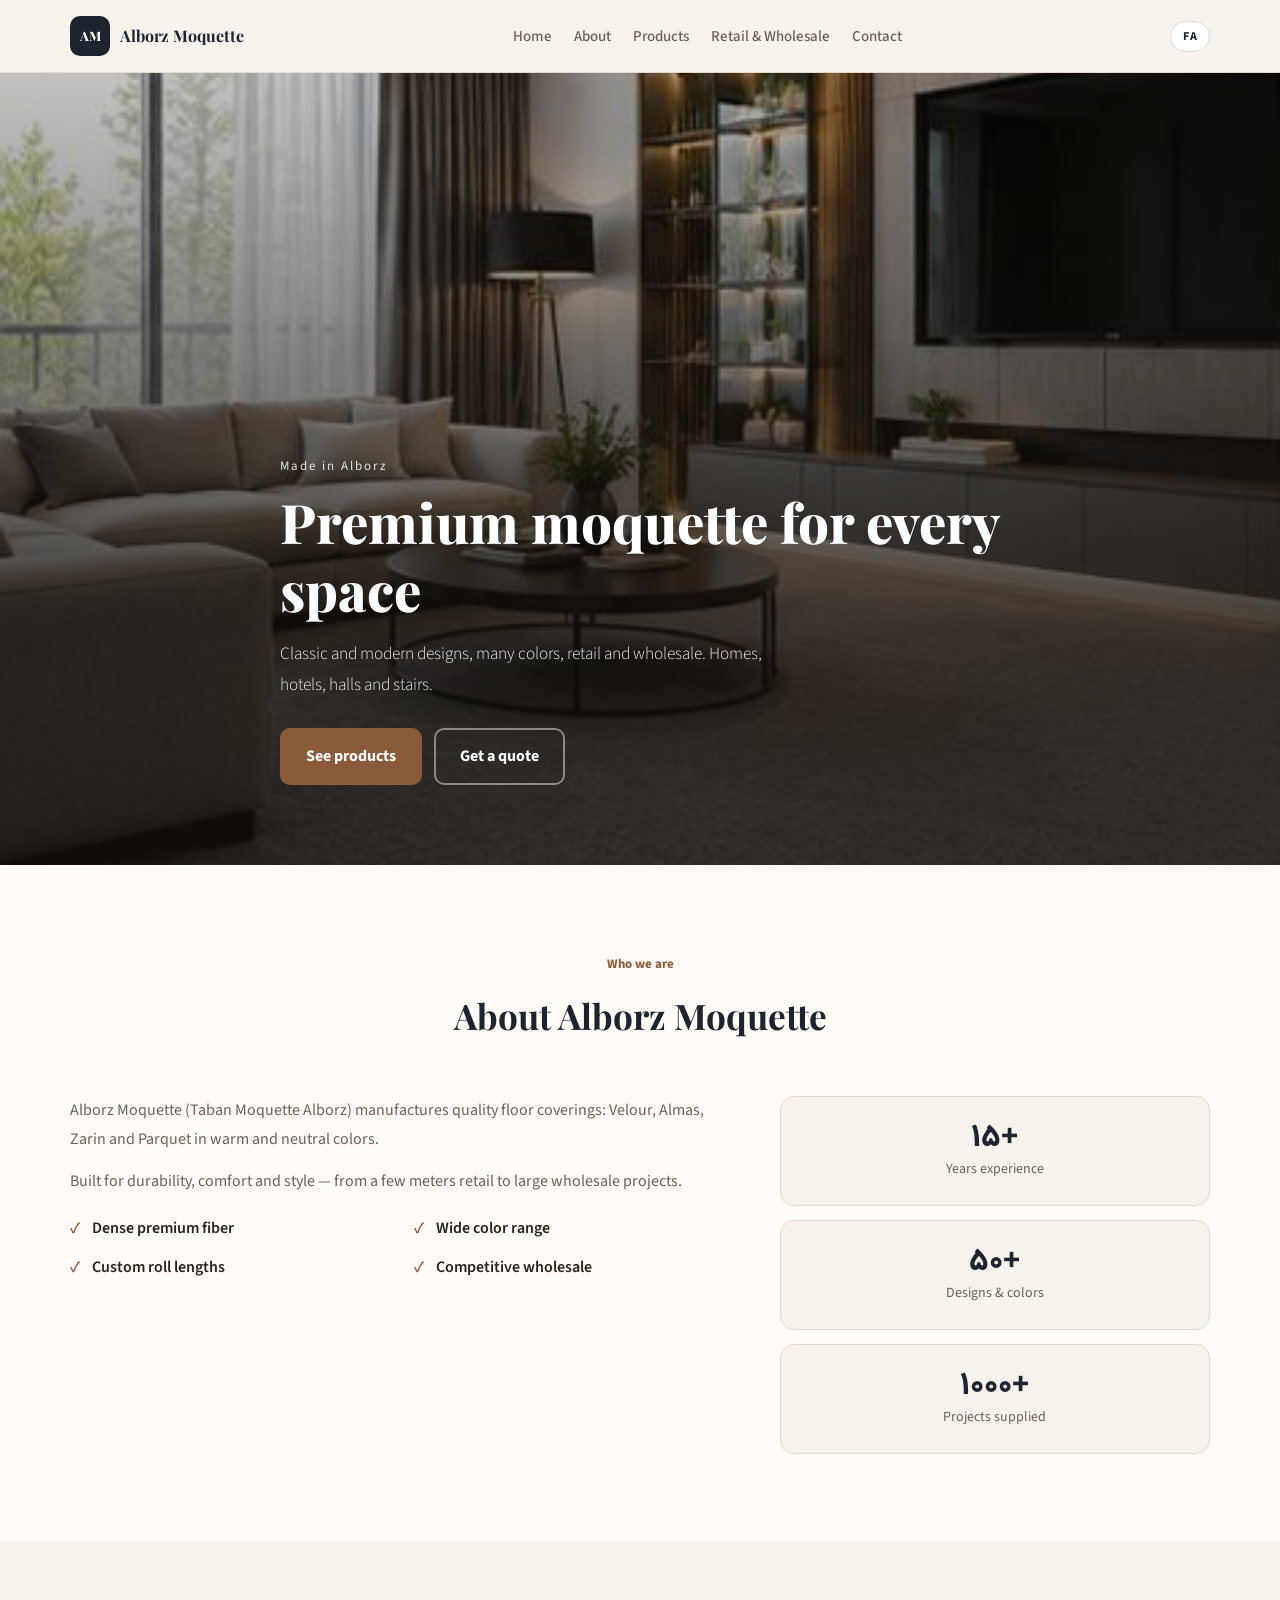
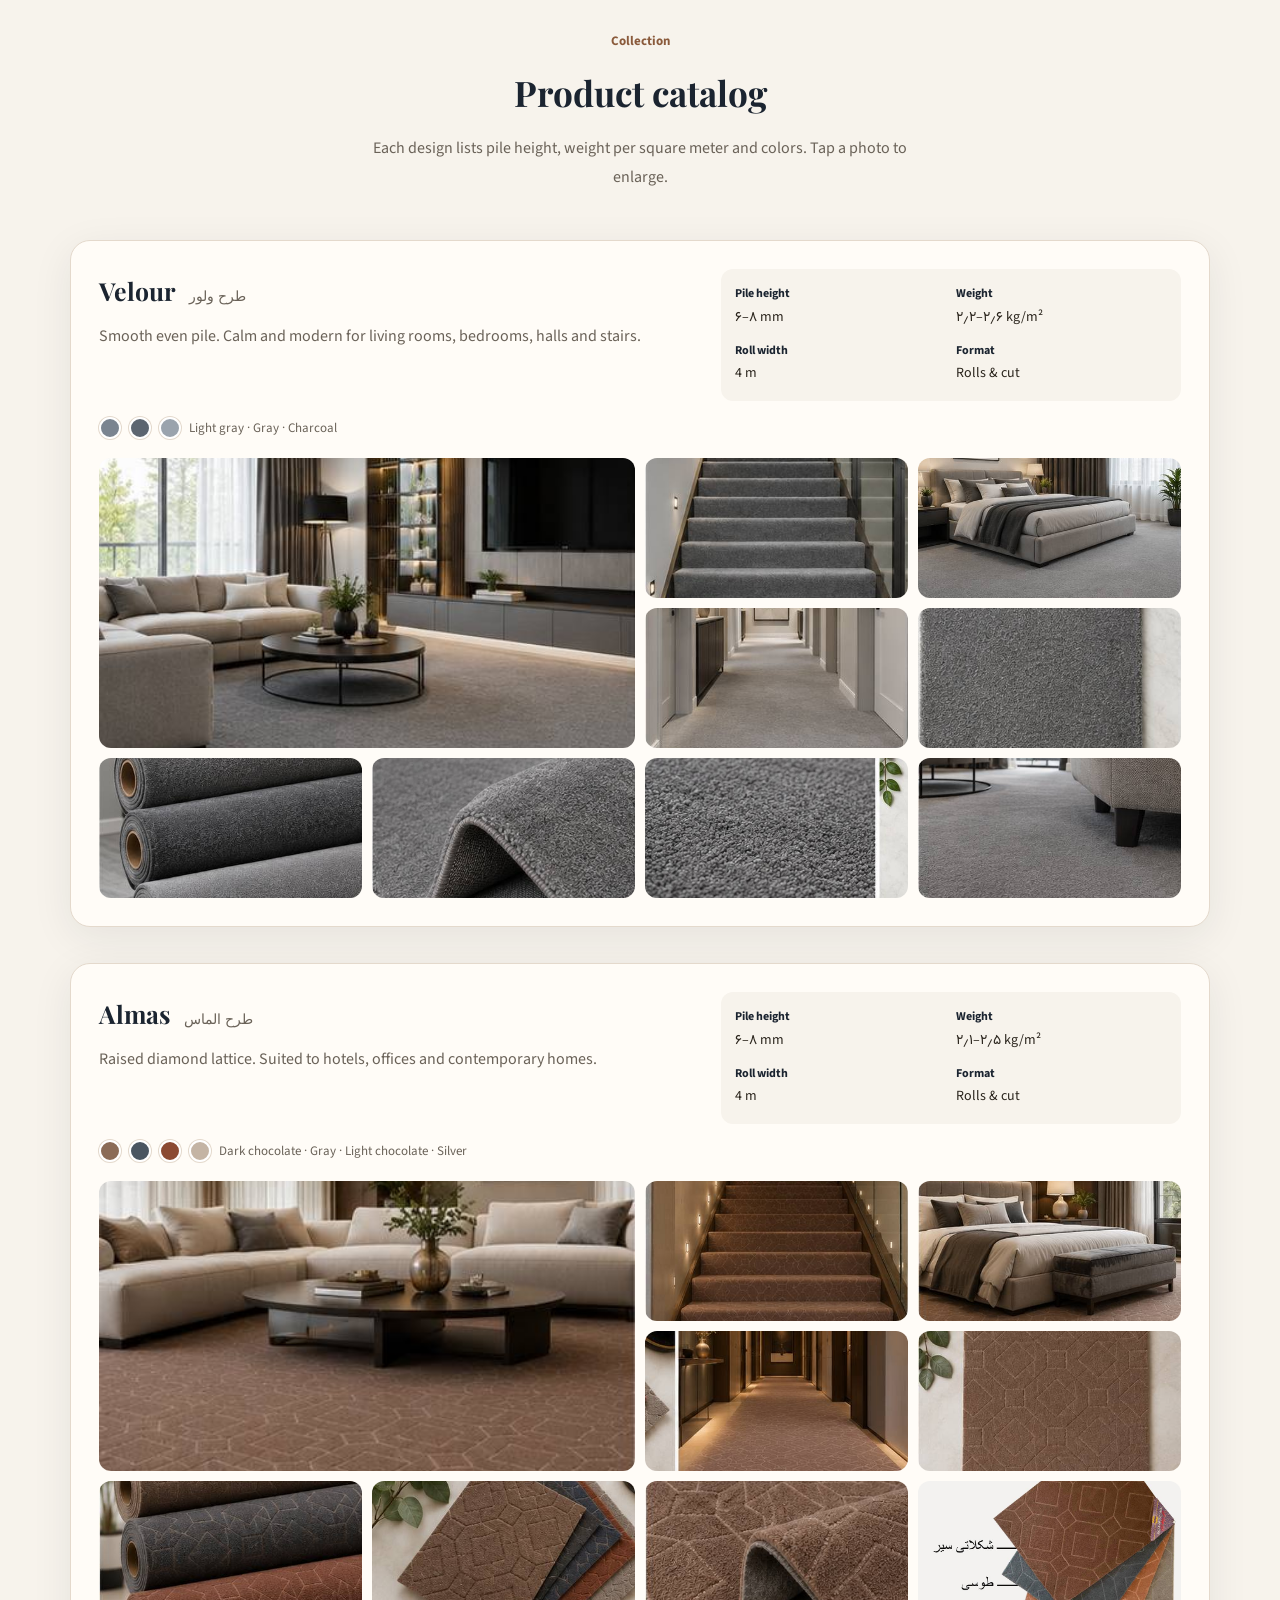
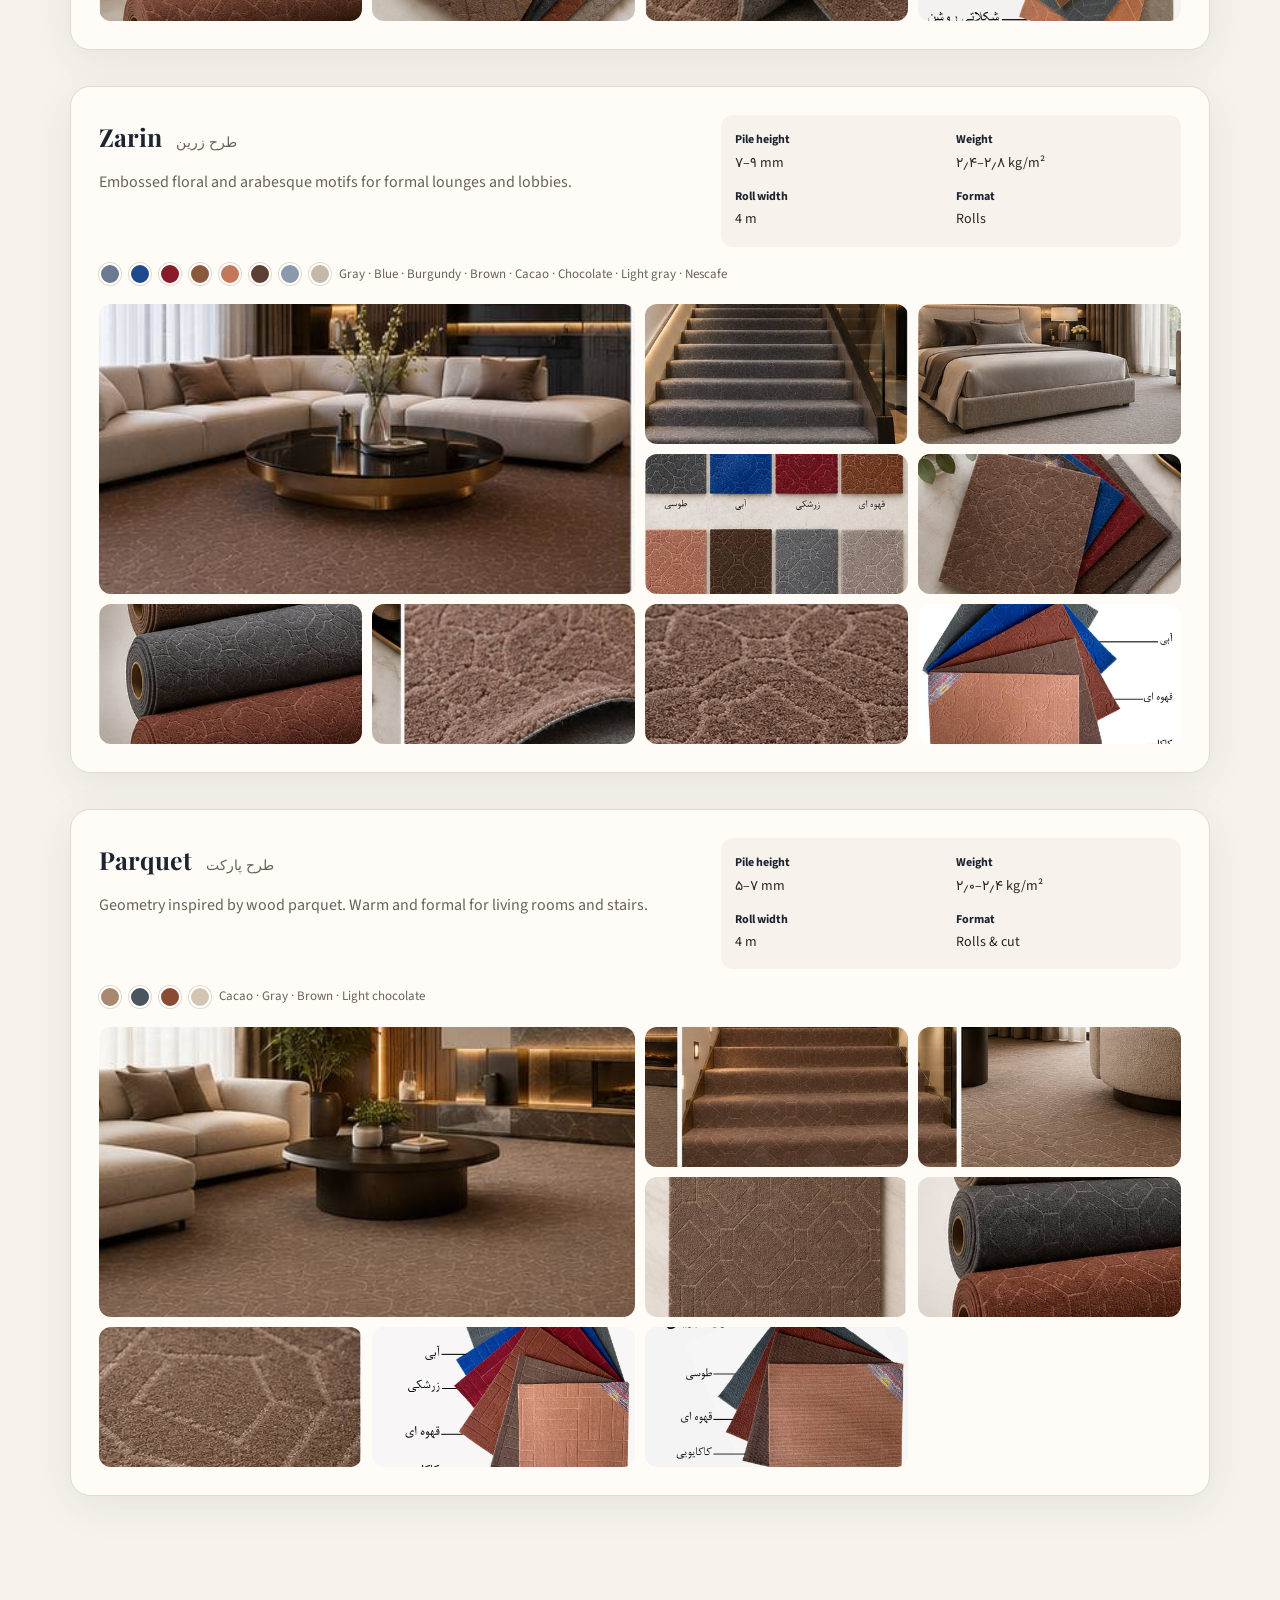
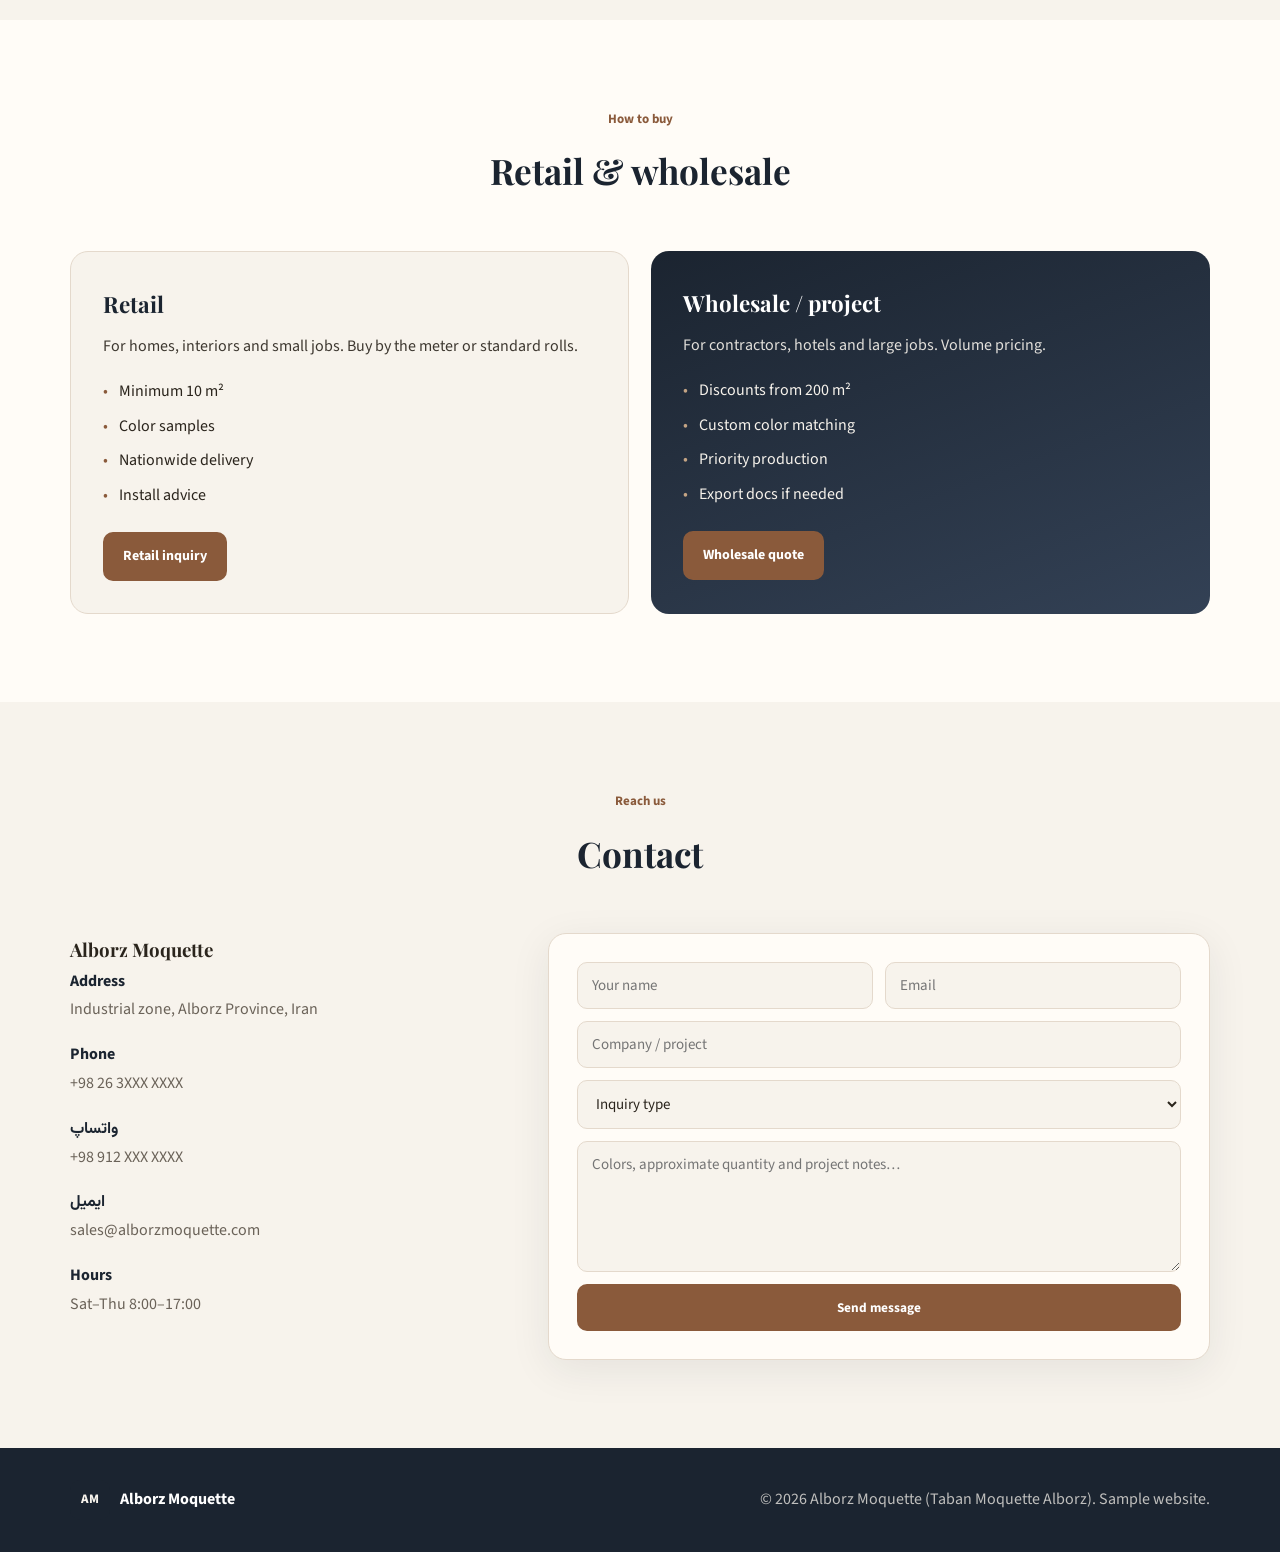
==== commit cf41e52f: "Default to English; Persian available via FA toggle" ====
--- a/docs/index.html
+++ b/docs/index.html
@@ -1,30 +1,30 @@
 <!DOCTYPE html>
-<html lang="fa" dir="rtl">
+<html lang="en" dir="ltr">
 <head>
   <meta charset="UTF-8">
   <meta name="viewport" content="width=device-width, initial-scale=1.0">
-  <title>موکت البرز | پوشش‌های لوکس کف</title>
+  <title>Alborz Moquette | Premium Floor Coverings</title>
   <link rel="preconnect" href="https://fonts.googleapis.com">
   <link rel="preconnect" href="https://fonts.gstatic.com" crossorigin>
-  <link href="https://fonts.googleapis.com/css2?family=Vazirmatn:wght@300;400;500;600;700;800&family=Playfair+Display:wght@600;700&display=swap" rel="stylesheet">
+  <link href="https://fonts.googleapis.com/css2?family=Vazirmatn:wght@300;400;500;600;700;800&family=Playfair+Display:wght@600;700&family=Source+Sans+3:wght@300;400;500;600;700&display=swap" rel="stylesheet">
   <link rel="stylesheet" href="styles.css">
 </head>
 <body>
   <header class="header">
     <div class="container header-inner">
       <a href="#home" class="logo">
-        <span class="logo-mark">م‌ا</span>
-        <span class="logo-text" data-i18n="brand">موکت البرز</span>
+        <span class="logo-mark" id="logoMark">AM</span>
+        <span class="logo-text" data-i18n="brand">Alborz Moquette</span>
       </a>
       <nav class="nav" id="nav">
-        <a href="#home" data-i18n="navHome">خانه</a>
-        <a href="#about" data-i18n="navAbout">درباره ما</a>
-        <a href="#products" data-i18n="navProducts">محصولات</a>
-        <a href="#sales" data-i18n="navSales">خرده و عمده</a>
-        <a href="#contact" data-i18n="navContact">تماس</a>
+        <a href="#home" data-i18n="navHome">Home</a>
+        <a href="#about" data-i18n="navAbout">About</a>
+        <a href="#products" data-i18n="navProducts">Products</a>
+        <a href="#sales" data-i18n="navSales">Retail & Wholesale</a>
+        <a href="#contact" data-i18n="navContact">Contact</a>
       </nav>
       <div class="header-actions">
-        <button class="lang-toggle" id="langToggle" type="button" aria-label="Language">EN</button>
+        <button class="lang-toggle" id="langToggle" type="button" aria-label="Language">فا</button>
         <button class="menu-toggle" id="menuToggle" aria-label="menu" type="button">
           <span></span><span></span><span></span>
         </button>
@@ -38,12 +38,12 @@
     </div>
     <div class="hero-shade"></div>
     <div class="container hero-content">
-      <p class="hero-eyebrow" data-i18n="heroEyebrow">تولید موکت از البرز</p>
-      <h1 data-i18n="heroTitle">موکت لوکس برای هر فضا</h1>
-      <p class="hero-sub" data-i18n="heroSub">طرح‌های کلاسیک و مدرن، رنگ‌بندی متنوع، فروش خرده‌فروشی و عمده. مناسب خانه، هتل، راهرو و پله.</p>
+      <p class="hero-eyebrow" data-i18n="heroEyebrow">Made in Alborz</p>
+      <h1 data-i18n="heroTitle">Premium moquette for every space</h1>
+      <p class="hero-sub" data-i18n="heroSub">Classic and modern designs, many colors, retail and wholesale. Homes, hotels, halls and stairs.</p>
       <div class="hero-cta">
-        <a href="#products" class="btn btn-primary" data-i18n="ctaProducts">مشاهده محصولات</a>
-        <a href="#contact" class="btn btn-outline" data-i18n="ctaQuote">دریافت قیمت</a>
+        <a href="#products" class="btn btn-primary" data-i18n="ctaProducts">See products</a>
+        <a href="#contact" class="btn btn-outline" data-i18n="ctaQuote">Get a quote</a>
       </div>
     </div>
   </section>
@@ -51,24 +51,24 @@
   <section class="section about" id="about">
     <div class="container">
       <div class="section-header">
-        <p class="eyebrow" data-i18n="aboutEyebrow">ما که هستیم</p>
-        <h2 data-i18n="aboutTitle">درباره موکت البرز</h2>
+        <p class="eyebrow" data-i18n="aboutEyebrow">Who we are</p>
+        <h2 data-i18n="aboutTitle">About Alborz Moquette</h2>
       </div>
       <div class="about-grid">
         <div class="about-text">
-          <p data-i18n="aboutP1">موکت البرز (تابان موکت البرز) تولیدکننده پوشش کف با کیفیت است. مجموعه ما شامل طرح‌های ولور، الماس، زرین و پارکت در رنگ‌های گرم و خنثی می‌شود.</p>
-          <p data-i18n="aboutP2">محصولات برای دوام، راحتی و زیبایی طراحی شده‌اند؛ از سفارش چند متری خرده‌فروشی تا تأمین پروژه‌های بزرگ عمده.</p>
+          <p data-i18n="aboutP1">Alborz Moquette (Taban Moquette Alborz) manufactures quality floor coverings: Velour, Almas, Zarin and Parquet in warm and neutral colors.</p>
+          <p data-i18n="aboutP2">Built for durability, comfort and style — from a few meters retail to large wholesale projects.</p>
           <ul class="about-features">
-            <li data-i18n="feat1">الیاف مرغوب و بافت متراکم</li>
-            <li data-i18n="feat2">رنگ‌بندی متنوع</li>
-            <li data-i18n="feat3">رول با عرض سفارشی</li>
-            <li data-i18n="feat4">قیمت رقابتی عمده</li>
+            <li data-i18n="feat1">Dense premium fiber</li>
+            <li data-i18n="feat2">Wide color range</li>
+            <li data-i18n="feat3">Custom roll lengths</li>
+            <li data-i18n="feat4">Competitive wholesale</li>
           </ul>
         </div>
         <div class="about-stats">
-          <div class="stat"><span class="stat-num">۱۵+</span><span class="stat-label" data-i18n="statYears">سال تجربه</span></div>
-          <div class="stat"><span class="stat-num">۵۰+</span><span class="stat-label" data-i18n="statDesigns">طرح و رنگ</span></div>
-          <div class="stat"><span class="stat-num">۱۰۰۰+</span><span class="stat-label" data-i18n="statProjects">پروژه تأمین‌شده</span></div>
+          <div class="stat"><span class="stat-num">۱۵+</span><span class="stat-label" data-i18n="statYears">Years experience</span></div>
+          <div class="stat"><span class="stat-num">۵۰+</span><span class="stat-label" data-i18n="statDesigns">Designs & colors</span></div>
+          <div class="stat"><span class="stat-num">۱۰۰۰+</span><span class="stat-label" data-i18n="statProjects">Projects supplied</span></div>
         </div>
       </div>
     </div>
@@ -77,30 +77,30 @@
   <section class="section products" id="products">
     <div class="container">
       <div class="section-header">
-        <p class="eyebrow" data-i18n="prodEyebrow">مجموعه ما</p>
-        <h2 data-i18n="prodTitle">کاتالوگ محصولات</h2>
-        <p class="section-desc" data-i18n="prodDesc">برای هر طرح، ارتفاع پرز، وزن هر متر مربع و رنگ‌های موجود آمده است. روی عکس‌ها بزنید تا بزرگ شوند.</p>
+        <p class="eyebrow" data-i18n="prodEyebrow">Collection</p>
+        <h2 data-i18n="prodTitle">Product catalog</h2>
+        <p class="section-desc" data-i18n="prodDesc">Each design lists pile height, weight per square meter and colors. Tap a photo to enlarge.</p>
       </div>
 
       <!-- VELOUR -->
       <article class="product" id="velour">
         <div class="product-head">
           <div>
-            <h3>طرح ولور <span class="en-name">Velour</span></h3>
-            <p data-i18n="velourDesc">پرز یکدست و نرم؛ ظاهری آرام و مدرن. مناسب نشیمن، اتاق خواب، راهرو و پله.</p>
+            <h3>Velour <span class="en-name">طرح ولور</span></h3>
+            <p data-i18n="velourDesc">Smooth even pile. Calm and modern for living rooms, bedrooms, halls and stairs.</p>
           </div>
           <div class="specs">
-            <div><strong data-i18n="specHeight">ارتفاع پرز</strong><span>۶–۸ mm</span></div>
-            <div><strong data-i18n="specWeight">وزن</strong><span>۲٫۲–۲٫۶ kg/m²</span></div>
-            <div><strong data-i18n="specWidth">عرض رول</strong><span data-i18n="specWidthVal">۴ متر</span></div>
-            <div><strong data-i18n="specForm">فرمت</strong><span data-i18n="specFormVal">رول و برش</span></div>
+            <div><strong data-i18n="specHeight">Pile height</strong><span>۶–۸ mm</span></div>
+            <div><strong data-i18n="specWeight">Weight</strong><span>۲٫۲–۲٫۶ kg/m²</span></div>
+            <div><strong data-i18n="specWidth">Roll width</strong><span data-i18n="specWidthVal">4 m</span></div>
+            <div><strong data-i18n="specForm">Format</strong><span data-i18n="specFormVal">Rolls & cut</span></div>
           </div>
         </div>
         <div class="swatches">
           <span class="dot" style="background:#7A8490"></span>
           <span class="dot" style="background:#5C6570"></span>
           <span class="dot" style="background:#9AA3AD"></span>
-          <span class="color-names" data-i18n="velourColors">طوسی روشن · طوسی · ذغالی</span>
+          <span class="color-names" data-i18n="velourColors">Light gray · Gray · Charcoal</span>
         </div>
         <div class="gallery">
           <figure class="wide"><img src="images/velour-living.jpg" alt="نشیمن با موکت ولور طوسی" data-full="images/velour-living.jpg"></figure>
@@ -119,14 +119,14 @@
       <article class="product" id="almas">
         <div class="product-head">
           <div>
-            <h3>طرح الماس <span class="en-name">Almas</span></h3>
-            <p data-i18n="almasDesc">نقش لوزی و هندسی برجسته. شیک برای هتل، دفتر و خانه‌های معاصر.</p>
+            <h3>Almas <span class="en-name">طرح الماس</span></h3>
+            <p data-i18n="almasDesc">Raised diamond lattice. Suited to hotels, offices and contemporary homes.</p>
           </div>
           <div class="specs">
-            <div><strong data-i18n="specHeight">ارتفاع پرز</strong><span>۶–۸ mm</span></div>
-            <div><strong data-i18n="specWeight">وزن</strong><span>۲٫۱–۲٫۵ kg/m²</span></div>
-            <div><strong data-i18n="specWidth">عرض رول</strong><span data-i18n="specWidthVal">۴ متر</span></div>
-            <div><strong data-i18n="specForm">فرمت</strong><span data-i18n="specFormVal">رول و برش</span></div>
+            <div><strong data-i18n="specHeight">Pile height</strong><span>۶–۸ mm</span></div>
+            <div><strong data-i18n="specWeight">Weight</strong><span>۲٫۱–۲٫۵ kg/m²</span></div>
+            <div><strong data-i18n="specWidth">Roll width</strong><span data-i18n="specWidthVal">4 m</span></div>
+            <div><strong data-i18n="specForm">Format</strong><span data-i18n="specFormVal">Rolls & cut</span></div>
           </div>
         </div>
         <div class="swatches">
@@ -134,7 +134,7 @@
           <span class="dot" style="background:#4A5560"></span>
           <span class="dot" style="background:#8B4A32"></span>
           <span class="dot" style="background:#C4B4A4"></span>
-          <span class="color-names" data-i18n="almasColors">شکلاتی سیر · طوسی · شکلاتی روشن · نقره‌ای</span>
+          <span class="color-names" data-i18n="almasColors">Dark chocolate · Gray · Light chocolate · Silver</span>
         </div>
         <div class="gallery">
           <figure class="wide"><img src="images/almas-living.jpg" alt="نشیمن طرح الماس" data-full="images/almas-living.jpg"></figure>
@@ -153,14 +153,14 @@
       <article class="product" id="zarin">
         <div class="product-head">
           <div>
-            <h3>طرح زرین <span class="en-name">Zarin</span></h3>
-            <p data-i18n="zarinDesc">نقش گل و اسلیمی برجسته. مناسب فضاهای رسمی، لابی و پذیرایی.</p>
+            <h3>Zarin <span class="en-name">طرح زرین</span></h3>
+            <p data-i18n="zarinDesc">Embossed floral and arabesque motifs for formal lounges and lobbies.</p>
           </div>
           <div class="specs">
-            <div><strong data-i18n="specHeight">ارتفاع پرز</strong><span>۷–۹ mm</span></div>
-            <div><strong data-i18n="specWeight">وزن</strong><span>۲٫۴–۲٫۸ kg/m²</span></div>
-            <div><strong data-i18n="specWidth">عرض رول</strong><span data-i18n="specWidthVal">۴ متر</span></div>
-            <div><strong data-i18n="specForm">فرمت</strong><span data-i18n="zarinForm">رول</span></div>
+            <div><strong data-i18n="specHeight">Pile height</strong><span>۷–۹ mm</span></div>
+            <div><strong data-i18n="specWeight">Weight</strong><span>۲٫۴–۲٫۸ kg/m²</span></div>
+            <div><strong data-i18n="specWidth">Roll width</strong><span data-i18n="specWidthVal">4 m</span></div>
+            <div><strong data-i18n="specForm">Format</strong><span data-i18n="zarinForm">Rolls</span></div>
           </div>
         </div>
         <div class="swatches">
@@ -172,7 +172,7 @@
           <span class="dot" style="background:#5C4033"></span>
           <span class="dot" style="background:#8A9AAA"></span>
           <span class="dot" style="background:#C4B8A8"></span>
-          <span class="color-names" data-i18n="zarinColors">طوسی · آبی · زرشکی · قهوه‌ای · کاکائویی · شکلاتی · طوسی روشن · نسکافه‌ای</span>
+          <span class="color-names" data-i18n="zarinColors">Gray · Blue · Burgundy · Brown · Cacao · Chocolate · Light gray · Nescafe</span>
         </div>
         <div class="gallery">
           <figure class="wide"><img src="images/zarin-living.jpg" alt="نشیمن طرح زرین" data-full="images/zarin-living.jpg"></figure>
@@ -191,14 +191,14 @@
       <article class="product" id="parquet">
         <div class="product-head">
           <div>
-            <h3>طرح پارکت <span class="en-name">Parquet</span></h3>
-            <p data-i18n="parquetDesc">نقش هندسی الهام‌گرفته از پارکت چوب. گرم و رسمی برای پذیرایی و پله.</p>
+            <h3>Parquet <span class="en-name">طرح پارکت</span></h3>
+            <p data-i18n="parquetDesc">Geometry inspired by wood parquet. Warm and formal for living rooms and stairs.</p>
           </div>
           <div class="specs">
-            <div><strong data-i18n="specHeight">ارتفاع پرز</strong><span>۵–۷ mm</span></div>
-            <div><strong data-i18n="specWeight">وزن</strong><span>۲٫۰–۲٫۴ kg/m²</span></div>
-            <div><strong data-i18n="specWidth">عرض رول</strong><span data-i18n="specWidthVal">۴ متر</span></div>
-            <div><strong data-i18n="specForm">فرمت</strong><span data-i18n="specFormVal">رول و برش</span></div>
+            <div><strong data-i18n="specHeight">Pile height</strong><span>۵–۷ mm</span></div>
+            <div><strong data-i18n="specWeight">Weight</strong><span>۲٫۰–۲٫۴ kg/m²</span></div>
+            <div><strong data-i18n="specWidth">Roll width</strong><span data-i18n="specWidthVal">4 m</span></div>
+            <div><strong data-i18n="specForm">Format</strong><span data-i18n="specFormVal">Rolls & cut</span></div>
           </div>
         </div>
         <div class="swatches">
@@ -206,7 +206,7 @@
           <span class="dot" style="background:#4A5560"></span>
           <span class="dot" style="background:#8B4A32"></span>
           <span class="dot" style="background:#D4C4B4"></span>
-          <span class="color-names" data-i18n="parquetColors">کاکائویی · طوسی · قهوه‌ای · شکلاتی روشن</span>
+          <span class="color-names" data-i18n="parquetColors">Cacao · Gray · Brown · Light chocolate</span>
         </div>
         <div class="gallery">
           <figure class="wide"><img src="images/parquet-living.jpg" alt="پذیرایی طرح پارکت" data-full="images/parquet-living.jpg"></figure>
@@ -225,31 +225,31 @@
   <section class="section sales" id="sales">
     <div class="container">
       <div class="section-header">
-        <p class="eyebrow" data-i18n="salesEyebrow">نحوه خرید</p>
-        <h2 data-i18n="salesTitle">خرده‌فروشی و عمده</h2>
+        <p class="eyebrow" data-i18n="salesEyebrow">How to buy</p>
+        <h2 data-i18n="salesTitle">Retail & wholesale</h2>
       </div>
       <div class="sales-grid">
         <div class="sales-card">
-          <h3 data-i18n="retailTitle">خرده‌فروشی</h3>
-          <p data-i18n="retailP">برای خانه، دکوراسیون و پروژه‌های کوچک. خرید متری یا رول استاندارد.</p>
+          <h3 data-i18n="retailTitle">Retail</h3>
+          <p data-i18n="retailP">For homes, interiors and small jobs. Buy by the meter or standard rolls.</p>
           <ul>
-            <li data-i18n="retail1">حداقل سفارش: ۱۰ متر مربع</li>
-            <li data-i18n="retail2">ارسال نمونه رنگ</li>
-            <li data-i18n="retail3">امکان ارسال به سراسر کشور</li>
-            <li data-i18n="retail4">مشاوره نصب</li>
+            <li data-i18n="retail1">Minimum 10 m²</li>
+            <li data-i18n="retail2">Color samples</li>
+            <li data-i18n="retail3">Nationwide delivery</li>
+            <li data-i18n="retail4">Install advice</li>
           </ul>
-          <a href="#contact" class="btn btn-primary btn-sm" data-i18n="retailBtn">استعلام خرده</a>
+          <a href="#contact" class="btn btn-primary btn-sm" data-i18n="retailBtn">Retail inquiry</a>
         </div>
         <div class="sales-card featured">
-          <h3 data-i18n="wholeTitle">عمده / پروژه</h3>
-          <p data-i18n="wholeP">برای پیمانکاران، هتل، شرکت‌های دکوراسیون و پروژه‌های بزرگ. قیمت پلکانی.</p>
+          <h3 data-i18n="wholeTitle">Wholesale / project</h3>
+          <p data-i18n="wholeP">For contractors, hotels and large jobs. Volume pricing.</p>
           <ul>
-            <li data-i18n="whole1">تخفیف از ۲۰۰ متر مربع</li>
-            <li data-i18n="whole2">هماهنگی رنگ سفارشی</li>
-            <li data-i18n="whole3">اولویت تولید</li>
-            <li data-i18n="whole4">مدارک صادرات در صورت نیاز</li>
+            <li data-i18n="whole1">Discounts from 200 m²</li>
+            <li data-i18n="whole2">Custom color matching</li>
+            <li data-i18n="whole3">Priority production</li>
+            <li data-i18n="whole4">Export docs if needed</li>
           </ul>
-          <a href="#contact" class="btn btn-primary btn-sm" data-i18n="wholeBtn">استعلام عمده</a>
+          <a href="#contact" class="btn btn-primary btn-sm" data-i18n="wholeBtn">Wholesale quote</a>
         </div>
       </div>
     </div>
@@ -258,33 +258,33 @@
   <section class="section contact" id="contact">
     <div class="container">
       <div class="section-header">
-        <p class="eyebrow" data-i18n="contactEyebrow">ارتباط</p>
-        <h2 data-i18n="contactTitle">تماس با ما</h2>
+        <p class="eyebrow" data-i18n="contactEyebrow">Reach us</p>
+        <h2 data-i18n="contactTitle">Contact</h2>
       </div>
       <div class="contact-grid">
         <div class="contact-info">
-          <h3 data-i18n="brand">موکت البرز</h3>
-          <p class="contact-item"><strong data-i18n="addrLabel">آدرس</strong><span data-i18n="addrVal">شهرک صنعتی، استان البرز، ایران</span></p>
-          <p class="contact-item"><strong data-i18n="phoneLabel">تلفن</strong><span dir="ltr">+98 26 3XXX XXXX</span></p>
+          <h3 data-i18n="brand">Alborz Moquette</h3>
+          <p class="contact-item"><strong data-i18n="addrLabel">Address</strong><span data-i18n="addrVal">Industrial zone, Alborz Province, Iran</span></p>
+          <p class="contact-item"><strong data-i18n="phoneLabel">Phone</strong><span dir="ltr">+98 26 3XXX XXXX</span></p>
           <p class="contact-item"><strong>واتساپ</strong><span dir="ltr">+98 912 XXX XXXX</span></p>
           <p class="contact-item"><strong>ایمیل</strong><span dir="ltr">sales@alborzmoquette.com</span></p>
-          <p class="contact-item"><strong data-i18n="hoursLabel">ساعات کاری</strong><span data-i18n="hoursVal">شنبه تا پنجشنبه ۸ تا ۱۷</span></p>
+          <p class="contact-item"><strong data-i18n="hoursLabel">Hours</strong><span data-i18n="hoursVal">Sat–Thu 8:00–17:00</span></p>
         </div>
         <form class="contact-form" id="contactForm">
           <div class="form-row">
-            <input type="text" id="fName" required>
-            <input type="email" id="fEmail" required>
-          </div>
-          <input type="text" id="fCompany">
+            <input type="text" id="fName" required placeholder="Your name">
+            <input type="email" id="fEmail" required placeholder="Email">
+          </div>
+          <input type="text" id="fCompany" placeholder="Company / project">
           <select id="fType">
-            <option value="" data-i18n="inqType">نوع درخواست</option>
-            <option data-i18n="inqRetail">خرید خرده</option>
-            <option data-i18n="inqWhole">استعلام عمده</option>
-            <option data-i18n="inqSample">نمونه محصول</option>
-            <option data-i18n="inqTech">سؤال فنی</option>
+            <option value="" data-i18n="inqType">Inquiry type</option>
+            <option data-i18n="inqRetail">Retail purchase</option>
+            <option data-i18n="inqWhole">Wholesale quote</option>
+            <option data-i18n="inqSample">Product sample</option>
+            <option data-i18n="inqTech">Technical question</option>
           </select>
-          <textarea id="fMsg" rows="5"></textarea>
-          <button type="submit" class="btn btn-primary" data-i18n="sendBtn">ارسال پیام</button>
+          <textarea id="fMsg" rows="5" placeholder="Colors, approximate quantity and project notes…"></textarea>
+          <button type="submit" class="btn btn-primary" data-i18n="sendBtn">Send message</button>
         </form>
       </div>
     </div>
@@ -292,8 +292,8 @@
 
   <footer class="footer">
     <div class="container footer-inner">
-      <div class="footer-brand"><span class="logo-mark">م‌ا</span><span data-i18n="brand">موکت البرز</span></div>
-      <p data-i18n="footer">© ۱۴۰۵ موکت البرز (تابان موکت البرز). نمونه وب‌سایت.</p>
+      <div class="footer-brand"><span class="logo-mark" id="logoMark">AM</span><span data-i18n="brand">Alborz Moquette</span></div>
+      <p data-i18n="footer">© 2026 Alborz Moquette (Taban Moquette Alborz). Sample website.</p>
     </div>
   </footer>
 
--- a/docs/styles.css
+++ b/docs/styles.css
@@ -9,8 +9,8 @@
   --accent-d: #6E4328;
   --line: #E4D9CC;
   --shadow: 0 10px 40px rgba(27,36,48,.08);
-  --serif: 'Vazirmatn', sans-serif;
-  --sans: 'Vazirmatn', sans-serif;
+  --serif: 'Playfair Display', Georgia, serif;
+  --sans: 'Source Sans 3', 'Vazirmatn', system-ui, sans-serif;
 }
 html { scroll-behavior: smooth; }
 body {
@@ -20,7 +20,9 @@
   line-height: 1.8;
   font-weight: 400;
 }
-[dir="ltr"] body { font-family: 'Vazirmatn', system-ui, sans-serif; }
+[dir="rtl"] body { font-family: 'Vazirmatn', sans-serif; }
+[dir="ltr"] h1, [dir="ltr"] h2, [dir="ltr"] h3, [dir="ltr"] .logo { font-family: var(--serif); }
+[dir="rtl"] h1, [dir="rtl"] h2, [dir="rtl"] h3, [dir="rtl"] .logo { font-family: 'Vazirmatn', sans-serif; }
 img { max-width: 100%; display: block; }
 a { color: inherit; text-decoration: none; }
 button { font-family: inherit; cursor: pointer; }
